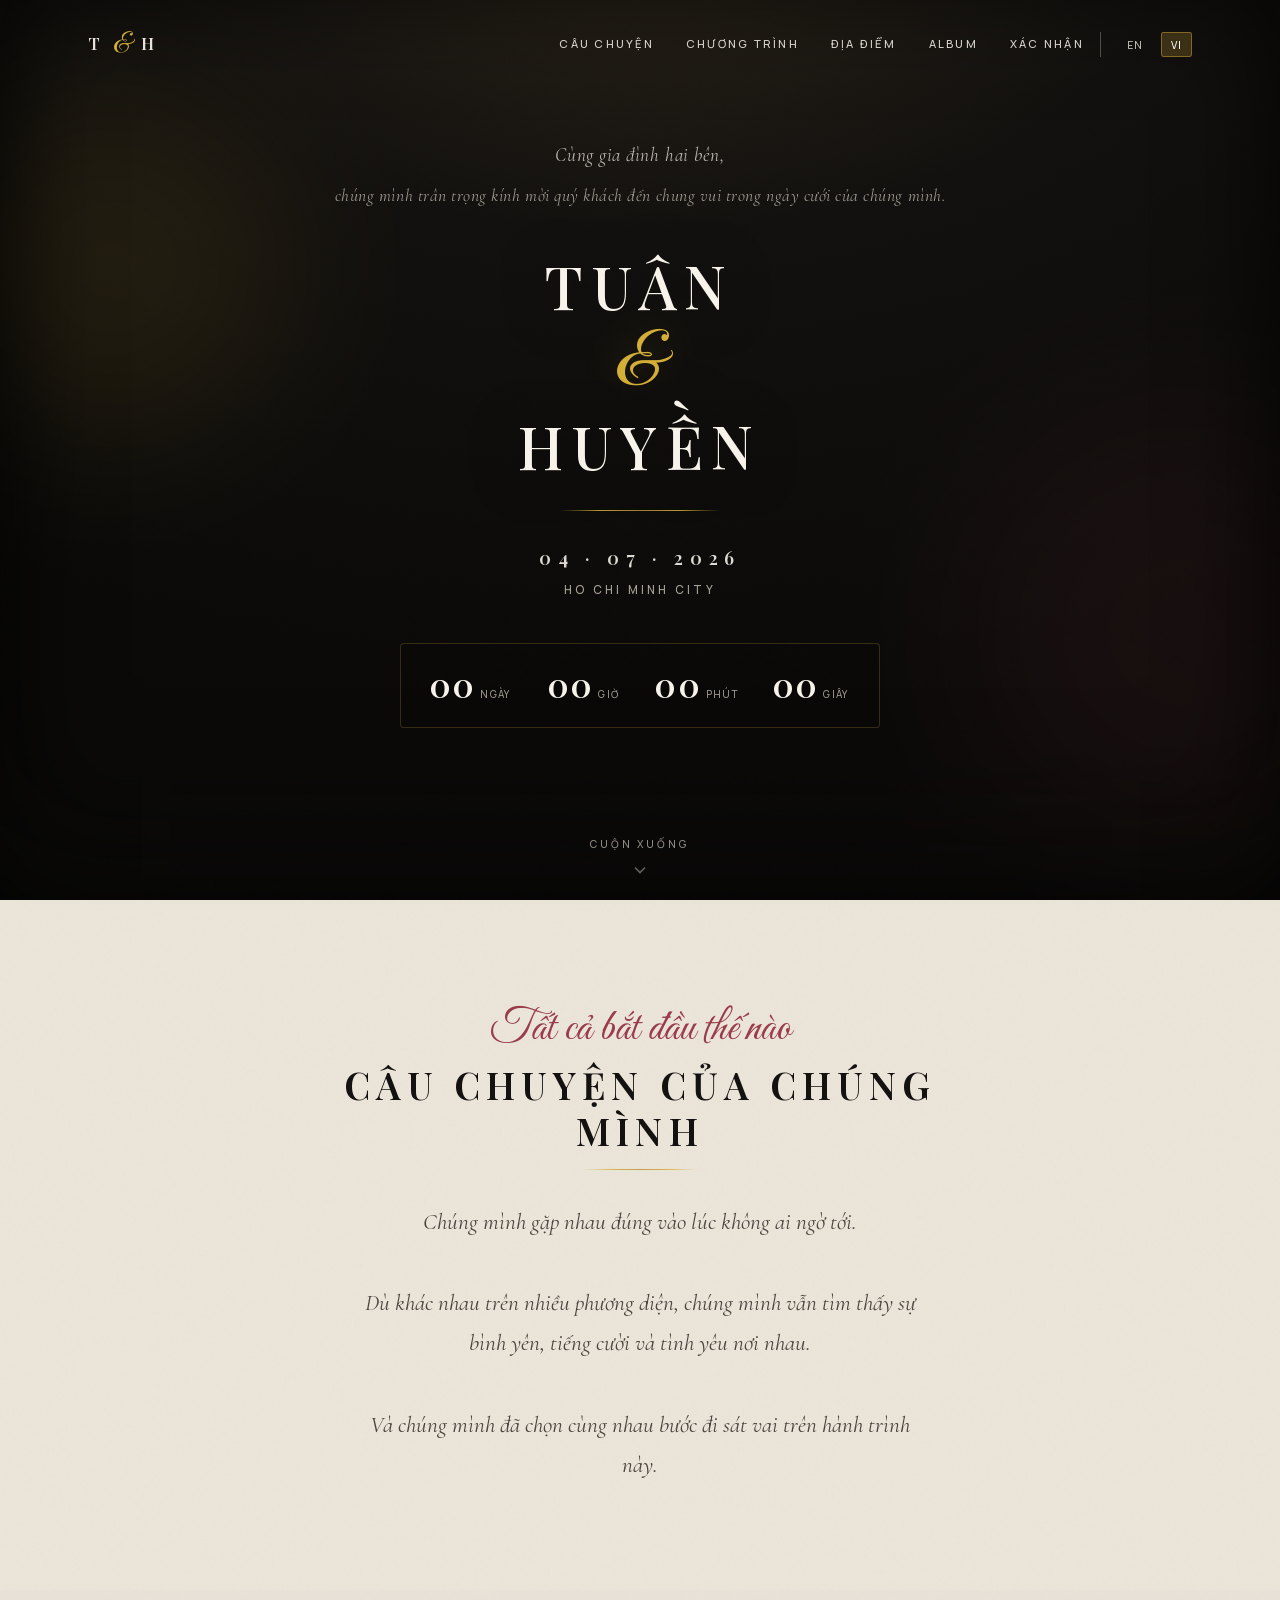
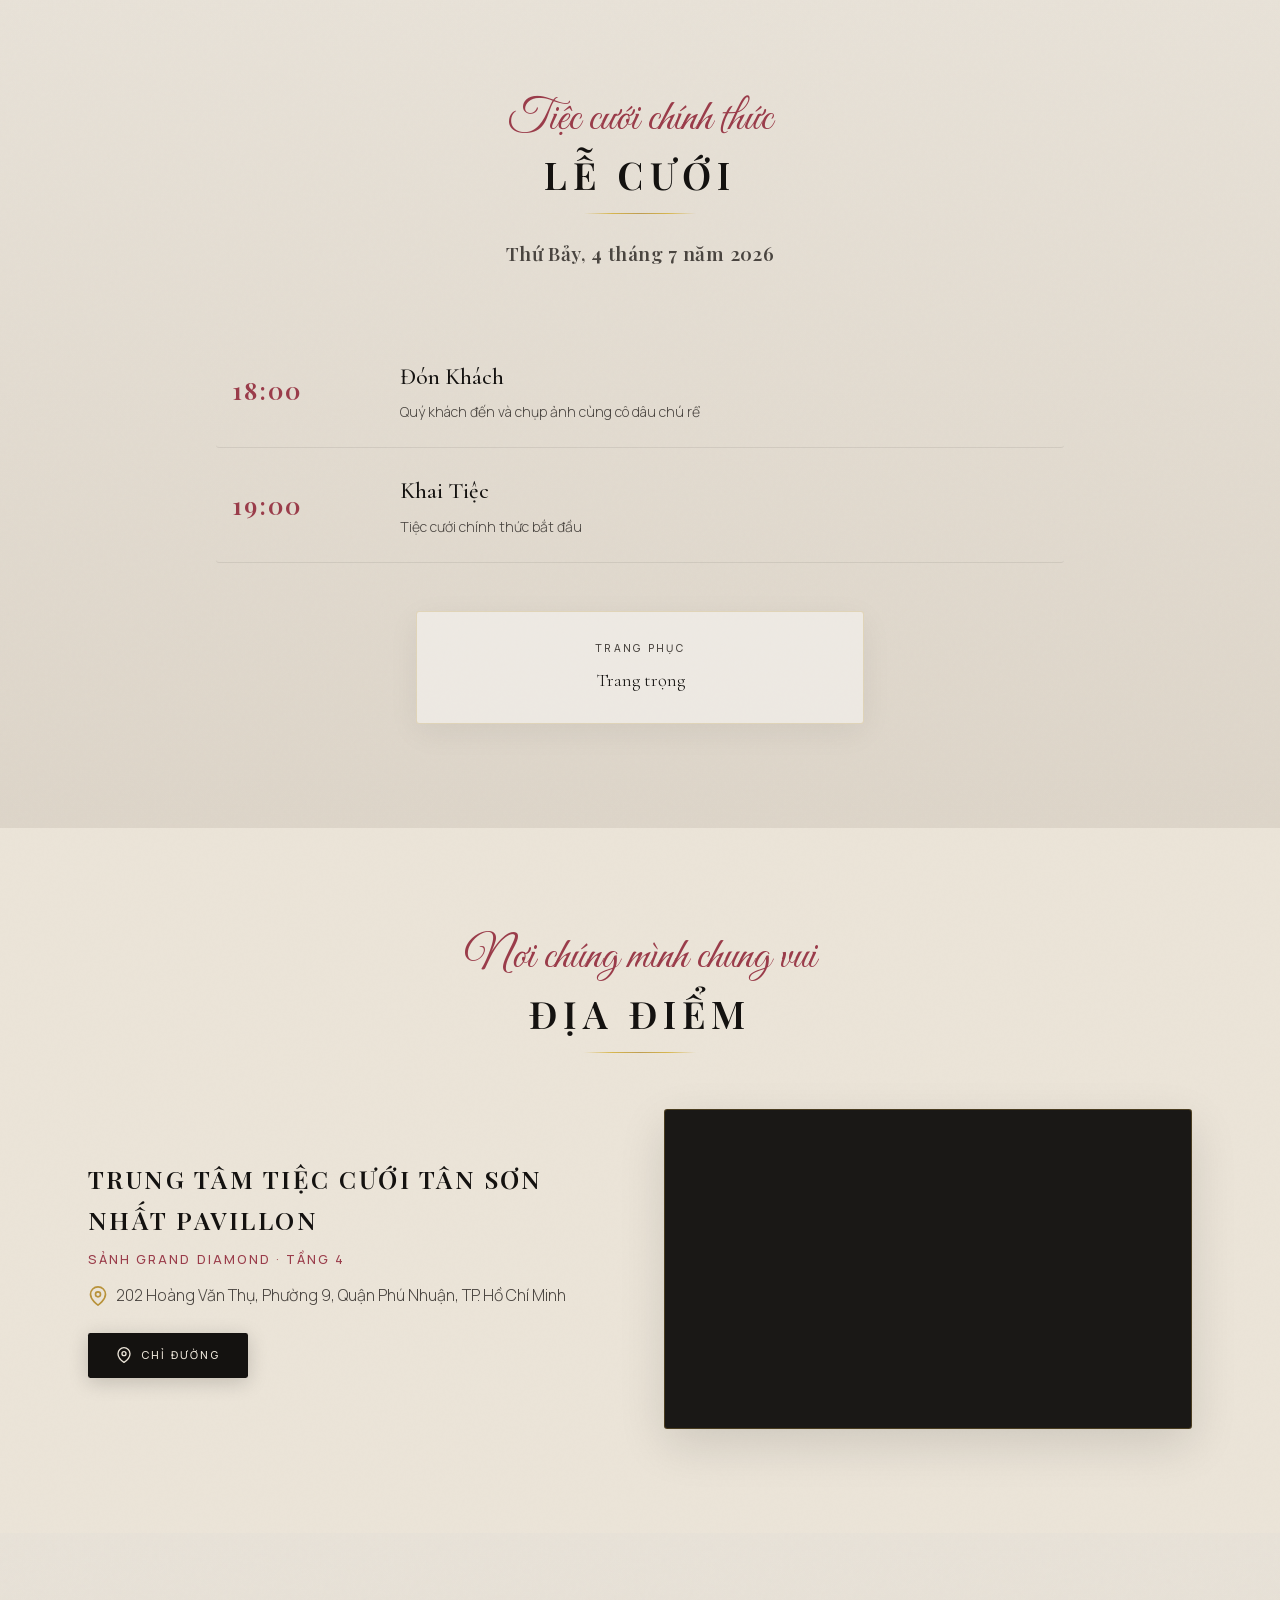
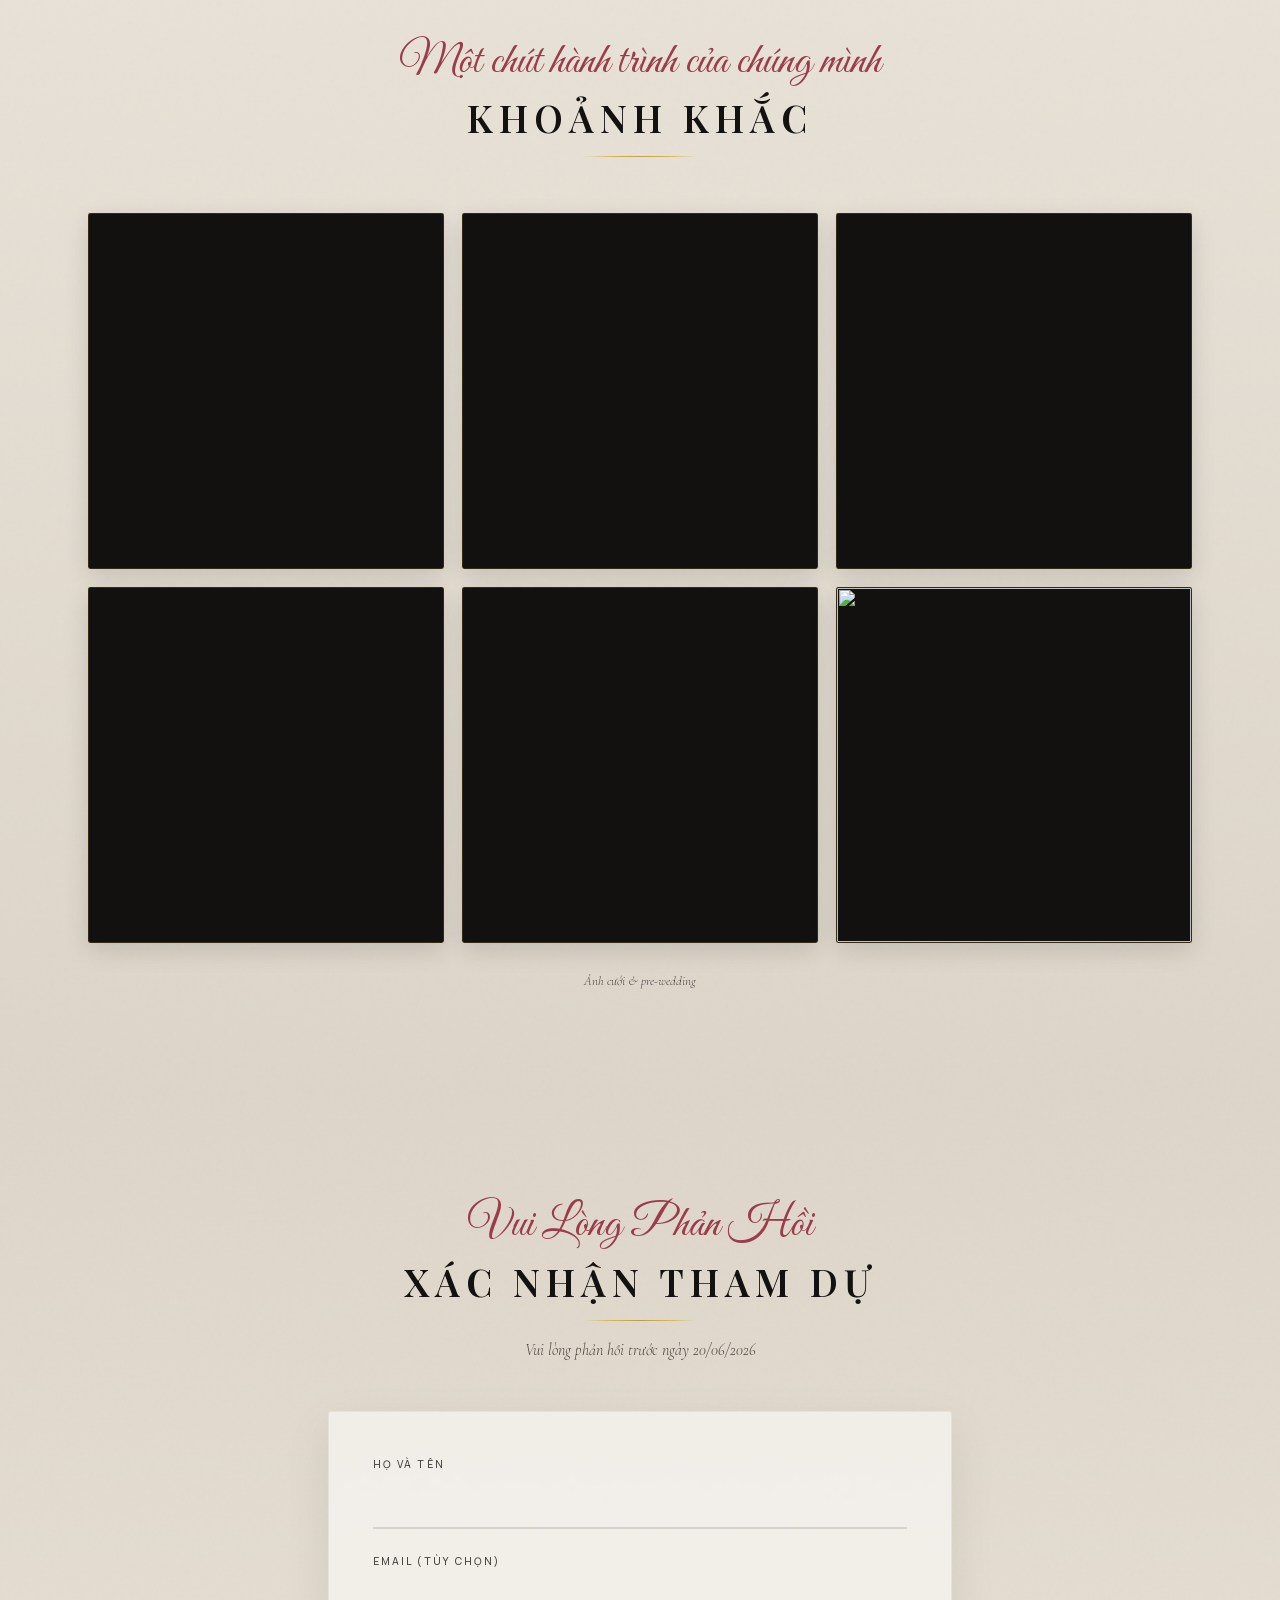
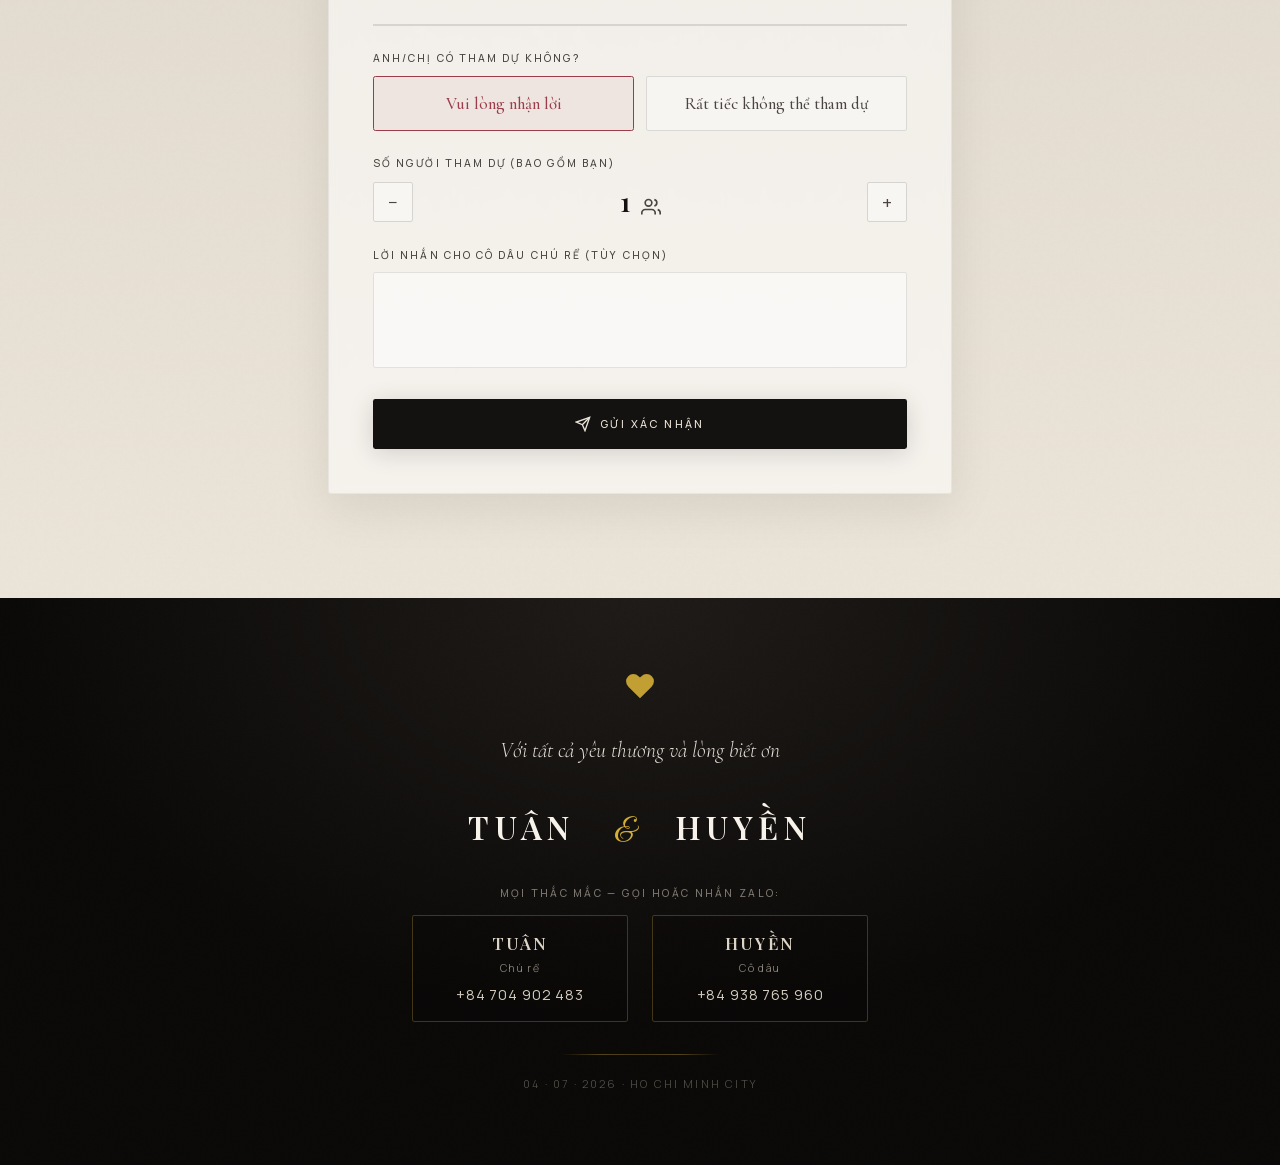
==== index.html @ 78edb532 "updates" ====
<!DOCTYPE html>
<html lang="vi">
<head>
  <meta charset="UTF-8" />
  <meta name="viewport" content="width=device-width, initial-scale=1.0" />
  <title>Tuân & Huyền · 04.07.2026</title>
  <meta name="description" content="Join us in celebrating the wedding of Tuân & Huyền on 4 July 2026 in Ho Chi Minh City." />
  <link rel="icon" href="data:image/svg+xml,%3Csvg xmlns='http://www.w3.org/2000/svg' viewBox='0 0 100 100'%3E%3Ctext y='.9em' font-size='90'%3E%F0%9F%92%95%3C/text%3E%3C/svg%3E" />

  <!-- Self-hosted fonts (same files as Google Fonts) so typefaces load offline and are not blocked by privacy tools -->
  <link rel="stylesheet" href="fonts/fonts.css" />

  <style>
    /* ===== Cinematic theme tokens ===== */
    :root {
      --font-display: 'Playfair Display', Georgia, serif;
      --font-serif: 'Cormorant Garamond', serif;
      --font-ui: 'Manrope', system-ui, sans-serif;
      --font-script: 'Great Vibes', cursive;
      --color-ink: #141210;
      --color-ink-muted: #4a4540;
      --color-cream: #ebe4d8;
      --color-cream-deep: #ddd5c9;
      --color-parchment: #e8e2d8;
      --color-gold: #b8923a;
      --color-gold-bright: #d4af37;
      --color-rose: #9a3c4a;
      --color-rose-soft: #c75a6a;
      --color-hero-film: #0a0908;
      --grain: url("data:image/svg+xml,%3Csvg viewBox='0 0 256 256' xmlns='http://www.w3.org/2000/svg'%3E%3Cfilter id='n'%3E%3CfeTurbulence type='fractalNoise' baseFrequency='0.85' numOctaves='4' stitchTiles='stitch'/%3E%3C/filter%3E%3Crect width='100%25' height='100%25' filter='url(%23n)' opacity='0.04'/%3E%3C/svg%3E");
      /* Fixed navbar: keep section titles in view when using in-page links */
      --scroll-offset: 5.25rem;
    }

    /* ===== Reset ===== */
    *, *::before, *::after { box-sizing: border-box; margin: 0; padding: 0; }
    html { scroll-behavior: smooth; scroll-padding-top: var(--scroll-offset); -webkit-text-size-adjust: 100%; }
    body { font-family: var(--font-ui); font-weight: 300; background: var(--color-cream); color: var(--color-ink); line-height: 1.65; -webkit-font-smoothing: antialiased; }
    img { max-width: 100%; display: block; }
    button { font-family: inherit; cursor: pointer; border: none; background: none; color: inherit; }
    input, textarea { font-family: inherit; font-size: 1rem; }
    a { color: inherit; text-decoration: none; }

    /* ===== Typography ===== */
    .serif { font-family: var(--font-serif); }
    .script { font-family: var(--font-script); }

    /* ===== Animations ===== */
    @keyframes fadeUp { from { opacity: 0; transform: translateY(36px); } to { opacity: 1; transform: translateY(0); } }
    @keyframes fadeIn { from { opacity: 0; } to { opacity: 1; } }
    @keyframes shimmer { 0%, 100% { opacity: 0.35; } 50% { opacity: 0.95; } }
    @keyframes heroTitles { from { opacity: 0; transform: translateY(24px); } to { opacity: 1; transform: translateY(0); } }
    @keyframes bounceSlow { 0%, 100% { transform: translateY(0); } 50% { transform: translateY(6px); } }
    .fade-up { animation: fadeUp 1.1s cubic-bezier(0.22, 1, 0.36, 1) forwards; }
    .fade-in { animation: fadeIn 1.8s ease-out forwards; }
    .shimmer { animation: shimmer 4s ease-in-out infinite; }
    .ornament { background: linear-gradient(90deg, transparent, var(--color-gold-bright), var(--color-gold), var(--color-gold-bright), transparent); height: 1px; width: 10rem; margin: 0 auto; opacity: 0.85; }
    .ornament-sm { width: 7rem; }

    /* ===== Layout ===== */
    .container { max-width: 1152px; margin: 0 auto; padding-left: 1.5rem; padding-right: 1.5rem; }
    .container-narrow { max-width: 672px; margin: 0 auto; padding-left: 1.5rem; padding-right: 1.5rem; }
    .container-med { max-width: 896px; margin: 0 auto; padding-left: 1.5rem; padding-right: 1.5rem; }

    /* ===== Navigation ===== */
    .navbar { position: fixed; top: 0; left: 0; right: 0; z-index: 50; transition: background 0.45s ease, padding 0.45s ease, box-shadow 0.45s ease; padding: 1.35rem 0; background: transparent; }
    .navbar.scrolled { background: rgba(235, 228, 216, 0.94); backdrop-filter: blur(10px); -webkit-backdrop-filter: blur(10px); box-shadow: 0 4px 24px rgba(10, 9, 8, 0.08); padding: 0.7rem 0; }
    .nav-inner { max-width: 1152px; margin: 0 auto; padding: 0 1.5rem; display: flex; align-items: center; justify-content: space-between; gap: 1rem; }
    .nav-monogram { flex-shrink: 0; font-family: var(--font-display); font-size: 1.05rem; font-weight: 600; letter-spacing: 0.18em; text-transform: uppercase; color: rgba(245, 240, 232, 0.95); transition: color 0.35s ease; }
    .nav-monogram .amp { font-family: var(--font-script); font-size: 1.75rem; color: var(--color-gold-bright); margin: 0 0.2rem; letter-spacing: 0; text-transform: none; vertical-align: -0.05em; font-weight: 400; }
    .navbar.scrolled .nav-monogram { color: var(--color-ink); letter-spacing: 0.18em; }
    .navbar.scrolled .nav-monogram .amp { color: var(--color-rose); }
    .nav-end { display: flex; align-items: center; gap: 0.65rem; flex-shrink: 0; margin-left: auto; }
    .nav-links { display: none; align-items: center; gap: 2rem; }
    .nav-link { font-family: var(--font-ui); font-size: 0.7rem; font-weight: 500; letter-spacing: 0.2em; text-transform: uppercase; color: rgba(245, 240, 232, 0.88); transition: color 0.25s ease; }
    .nav-link:hover { color: var(--color-gold-bright); }
    .navbar.scrolled .nav-link { color: var(--color-ink-muted); }
    .navbar.scrolled .nav-link:hover { color: var(--color-rose); }
    .lang-switcher { display: flex; align-items: center; gap: 0.35rem; margin: 0; padding: 0; border-left: none; transition: border-color 0.35s ease; }
    .navbar.scrolled .lang-switcher { border-left: none; }
    .lang-btn { font-family: var(--font-ui); font-size: 0.65rem; font-weight: 500; letter-spacing: 0.12em; padding: 0.3rem 0.55rem; border-radius: 0.15rem; transition: all 0.25s; color: rgba(245, 240, 232, 0.75); border: 1px solid transparent; }
    .lang-btn:hover { color: var(--color-cream); }
    .lang-btn.active { background: rgba(212, 175, 55, 0.22); color: #faf8f3; border-color: rgba(212, 175, 55, 0.45); }
    .navbar.scrolled .lang-btn { color: var(--color-ink-muted); }
    .navbar.scrolled .lang-btn:hover { color: var(--color-ink); }
    .navbar.scrolled .lang-btn.active { background: var(--color-ink); color: var(--color-cream); border-color: var(--color-ink); }
    .menu-toggle { display: block; color: rgba(245, 240, 232, 0.95); padding: 0.25rem; transition: color 0.35s ease; }
    .navbar.scrolled .menu-toggle { color: var(--color-ink); }
    .mobile-menu { display: none; background: var(--color-parchment); border-top: 1px solid rgba(20, 18, 16, 0.08); padding: 1rem 1.5rem; box-shadow: 0 12px 40px rgba(10, 9, 8, 0.12); }
    .mobile-menu.open { display: block; animation: fadeIn 0.35s ease-out; }
    .mobile-link { display: block; padding: 0.55rem 0; font-family: var(--font-ui); letter-spacing: 0.12em; text-transform: uppercase; font-size: 0.75rem; color: var(--color-ink-muted); }

    @media (max-width: 767px) {
      :root { --scroll-offset: 5.75rem; }
    }

    @media (min-width: 768px) {
      .nav-end { gap: 0; }
      .nav-links { display: flex; }
      .lang-switcher { gap: 0.5rem; margin-left: 1rem; padding-left: 1rem; border-left: 1px solid rgba(245, 240, 232, 0.28); }
      .navbar.scrolled .lang-switcher { border-left-color: rgba(20, 18, 16, 0.15); }
      .menu-toggle { display: none; }
      .mobile-menu { display: none !important; }
    }

    /* ===== Hero (cinematic / letterbox feel) ===== */
    .hero { position: relative; min-height: 100vh; min-height: 100dvh; display: flex; align-items: center; justify-content: center; overflow: hidden; }
    .hero-bg { position: absolute; inset: 0; background: radial-gradient(ellipse 100% 85% at 50% -10%, #2a2419 0%, #12100e 42%, var(--color-hero-film) 100%); }
    .hero-bg::after { content: ''; position: absolute; inset: 0; background: var(--grain); pointer-events: none; mix-blend-mode: overlay; opacity: 0.9; }
    .hero-blob-1 { position: absolute; top: 10%; left: -5%; width: 22rem; height: 22rem; border-radius: 9999px; opacity: 0.09; filter: blur(80px); background: var(--color-gold-bright); }
    .hero-blob-2 { position: absolute; bottom: 5%; right: -10%; width: 28rem; height: 28rem; border-radius: 9999px; opacity: 0.07; filter: blur(90px); background: var(--color-rose-soft); }
    .hero::after { content: ''; position: absolute; inset: 0; pointer-events: none; box-shadow: inset 0 0 100px rgba(0, 0, 0, 0.55), inset 0 -80px 120px rgba(10, 9, 8, 0.4); z-index: 2; }
    .hero-inner { position: relative; z-index: 10; text-align: center; padding: 0 1.5rem; }
    .hero-together { font-family: var(--font-serif); font-style: italic; font-weight: 400; color: rgba(232, 226, 216, 0.78); font-size: 1.05rem; margin-bottom: 0.6rem; letter-spacing: 0.04em; animation: heroTitles 1.2s cubic-bezier(0.22, 1, 0.36, 1) 0.15s backwards; }
    .hero-invite { font-family: var(--font-serif); font-style: italic; font-weight: 400; color: rgba(210, 202, 188, 0.72); font-size: 0.98rem; margin-bottom: 2.75rem; letter-spacing: 0.03em; line-height: 1.55; max-width: 38rem; margin-left: auto; margin-right: auto; animation: heroTitles 1.2s cubic-bezier(0.22, 1, 0.36, 1) 0.35s backwards; }
    .hero-names {
      display: grid;
      grid-template-columns: 1fr;
      justify-items: center;
      align-content: center;
      row-gap: clamp(0.32rem, 1.8vw, 0.6rem);
      margin-bottom: 2rem;
      width: 100%;
      max-width: 22rem;
      margin-left: auto;
      margin-right: auto;
      animation: heroTitles 1.25s cubic-bezier(0.22, 1, 0.36, 1) 0.5s backwards;
    }
    .hero-name {
      font-family: var(--font-display);
      font-size: clamp(2.15rem, 6.5vw, 3.75rem);
      font-weight: 500;
      color: #f7f2ea;
      letter-spacing: 0.14em;
      text-transform: uppercase;
      text-shadow: 0 2px 48px rgba(0, 0, 0, 0.5);
      font-feature-settings: 'kern' 1, 'liga' 1;
      text-align: center;
      line-height: 1.08;
      margin: 0;
      width: 100%;
    }
    /* Equal row-gap above & below keeps “&” visually between both names */
    .hero-amp {
      font-family: var(--font-script);
      font-size: clamp(2.75rem, 7.5vw, 4.75rem);
      color: var(--color-gold-bright);
      line-height: 1;
      padding: 0;
      margin: 0;
      font-weight: 400;
      text-shadow: 0 0 40px rgba(212, 175, 55, 0.2);
      display: block;
      width: 100%;
      text-align: center;
    }

    /* Mobile tweaks */
    @media (max-width: 767px) {
      .hero-inner { padding-left: 1.15rem; padding-right: 1.15rem; padding-top: 4.5rem; }
      .hero-together { font-size: 0.98rem; margin-bottom: 0.45rem; }
      .hero-invite { font-size: 0.9rem; margin-bottom: 1.65rem; line-height: 1.5; max-width: 22rem; }
      .hero-names {
        margin-bottom: 1.5rem;
        row-gap: clamp(0.28rem, 1.5vw, 0.45rem);
        max-width: 18rem;
      }
      .hero-name {
        font-size: clamp(1.75rem, 8.2vw, 2.45rem);
        letter-spacing: 0.11em;
      }
      .hero-amp {
        font-size: clamp(2rem, 10.5vw, 2.85rem);
      }
      .hero-city { margin-bottom: 2rem; }
    }
    .hero-date { font-family: var(--font-display); font-size: 1.05rem; font-weight: 600; color: rgba(245, 240, 232, 0.9); margin-bottom: 0.45rem; letter-spacing: 0.32em; text-transform: uppercase; white-space: nowrap; animation: heroTitles 1.2s cubic-bezier(0.22, 1, 0.36, 1) 0.65s backwards; }
    .hero-city { font-family: var(--font-ui); font-size: 0.72rem; font-weight: 500; color: rgba(200, 192, 178, 0.85); letter-spacing: 0.28em; text-transform: uppercase; margin-bottom: 2.75rem; animation: heroTitles 1.2s cubic-bezier(0.22, 1, 0.36, 1) 0.75s backwards; }
    .countdown { display: grid; grid-template-columns: repeat(4, minmax(0, 1fr)); gap: 0.5rem 0.35rem; max-width: 26rem; margin: 0 auto 2rem; padding: 1.25rem 0.75rem; border: 1px solid rgba(212, 175, 55, 0.22); background: rgba(10, 9, 8, 0.35); backdrop-filter: blur(6px); -webkit-backdrop-filter: blur(6px); border-radius: 0.25rem; animation: heroTitles 1.2s cubic-bezier(0.22, 1, 0.36, 1) 0.85s backwards; }
    .cd-cell { display: flex; flex-direction: row; align-items: baseline; justify-content: center; gap: 0.3rem; min-width: 0; }
    .cd-num { font-family: var(--font-display); font-size: 1.35rem; font-weight: 600; color: #f7f2ea; line-height: 1; letter-spacing: 0.04em; flex-shrink: 0; }
    .cd-label { font-family: var(--font-ui); font-size: 0.54rem; font-weight: 500; text-transform: uppercase; letter-spacing: 0.1em; color: rgba(192, 184, 170, 0.8); white-space: nowrap; }

    @media (max-width: 400px) {
      .countdown { padding: 1.1rem 0.4rem; gap: 0.4rem 0.2rem; }
      .cd-cell { gap: 0.2rem; }
      .cd-num { font-size: 1.1rem; }
      .cd-label { font-size: 0.48rem; letter-spacing: 0.06em; }
    }
    @media (min-width: 768px) {
      .hero-together { font-size: 1.2rem; }
      .hero-invite { font-size: 1.1rem; max-width: 42rem; }
      .hero-date { font-size: 1.15rem; letter-spacing: 0.36em; }
      .countdown { gap: 0.85rem 1rem; padding: 1.5rem 1.25rem; max-width: 30rem; }
      .cd-num { font-size: 2.1rem; }
      .cd-label { font-size: 0.62rem; letter-spacing: 0.14em; }
      .scroll-hint { bottom: max(1.75rem, calc(env(safe-area-inset-bottom, 0px) + 1rem)); }
    }

    /* Bottom cue: full-width flex centering (no translate hack) + safe area */
    .scroll-hint {
      position: absolute;
      left: 0;
      right: 0;
      bottom: max(1.25rem, calc(env(safe-area-inset-bottom, 0px) + 0.75rem));
      z-index: 11;
      display: flex;
      flex-direction: column;
      align-items: center;
      padding-left: max(1.25rem, env(safe-area-inset-left, 0px));
      padding-right: max(1.25rem, env(safe-area-inset-right, 0px));
      box-sizing: border-box;
      pointer-events: none;
    }
    .scroll-hint-label {
      font-family: var(--font-ui);
      font-size: 0.65rem;
      font-weight: 500;
      text-transform: uppercase;
      letter-spacing: 0.28em;
      color: rgba(180, 172, 160, 0.8);
      margin: 0 0 0.45rem 0;
      padding: 0;
      text-align: center;
      max-width: 20rem;
    }
    .scroll-hint svg {
      display: block;
      margin: 0;
      color: rgba(180, 172, 160, 0.55);
      flex-shrink: 0;
      animation: bounceSlow 2.5s ease-in-out infinite;
    }
    /* ===== Sections ===== */
    section { padding: 6.5rem 1.5rem; }
    .section-bg-warm { background: linear-gradient(180deg, var(--color-parchment) 0%, var(--color-cream-deep) 100%); position: relative; }
    .section-bg-warm::before { content: ''; position: absolute; inset: 0; background: var(--grain); pointer-events: none; opacity: 0.5; mix-blend-mode: multiply; }
    .section-head { text-align: center; margin-bottom: 3.5rem; position: relative; z-index: 1; }
    .section-script { font-family: var(--font-script); font-size: clamp(2rem, 5vw, 2.75rem); color: var(--color-rose); margin-bottom: 0.35rem; line-height: 1.2; font-weight: 400; }
    .section-title { font-family: var(--font-display); font-size: clamp(1.5rem, 3.8vw, 2.2rem); font-weight: 600; color: var(--color-ink); margin-bottom: 1rem; letter-spacing: 0.14em; text-transform: uppercase; line-height: 1.2; }

    @media (min-width: 768px) {
      .section-title { font-size: 2.35rem; letter-spacing: 0.16em; }
    }

    /* ===== Our Story ===== */
    #story { background: var(--color-cream); position: relative; }
    #story::before { content: ''; position: absolute; inset: 0; pointer-events: none; background: var(--grain); opacity: 0.4; mix-blend-mode: multiply; }
    .story-body { font-family: var(--font-serif); font-size: 1.2rem; font-weight: 400; font-style: italic; color: var(--color-ink-muted); line-height: 1.75; margin-top: 2rem; position: relative; z-index: 1; white-space: pre-line; }

    @media (min-width: 768px) {
      .story-body { font-size: 1.45rem; max-width: 36rem; margin-left: auto; margin-right: auto; }
    }

    /* ===== Schedule ===== */
    .schedule-list { margin-top: 4rem; position: relative; z-index: 1; }
    .schedule-row { display: grid; grid-template-columns: 25% 1fr; gap: 1rem; align-items: center; padding: 1.5rem 1rem; border-bottom: 1px solid rgba(20, 18, 16, 0.08); border-radius: 0.2rem; transition: background 0.35s ease; }
    .schedule-row:hover { background: rgba(255, 255, 255, 0.35); }
    .schedule-time { font-family: var(--font-display); font-size: 1.3rem; color: var(--color-rose); font-weight: 600; letter-spacing: 0.08em; }
    .schedule-event-title { font-family: var(--font-serif); font-size: 1.2rem; font-weight: 500; color: var(--color-ink); margin-bottom: 0.25rem; }
    .schedule-event-desc { font-family: var(--font-ui); font-size: 0.875rem; color: var(--color-ink-muted); font-weight: 300; }
    /* Sentence case + modest tracking — avoids “floating” right from all-caps letter-spacing */
    .schedule-date { font-family: var(--font-display); font-size: 1.05rem; color: var(--color-ink-muted); letter-spacing: 0.02em; margin-top: 1rem; font-weight: 600; text-wrap: balance; }
    .dress-code-box { margin-top: 3rem; max-width: 28rem; margin-left: auto; margin-right: auto; text-align: center; background: rgba(255, 255, 255, 0.45); border-radius: 0.2rem; padding: 1.75rem 2rem; border: 1px solid rgba(184, 146, 58, 0.25); box-shadow: 0 8px 32px rgba(10, 9, 8, 0.06); position: relative; z-index: 1; }
    .dress-code-label { font-family: var(--font-ui); font-size: 0.65rem; text-transform: uppercase; letter-spacing: 0.22em; color: var(--color-ink-muted); margin-bottom: 0.5rem; font-weight: 500; }
    .dress-code-desc { font-family: var(--font-serif); font-size: 1.15rem; color: var(--color-ink); }

    @media (min-width: 768px) {
      .schedule-row { grid-template-columns: 16.66% 1fr; gap: 2rem; }
      .schedule-time { font-size: 1.55rem; }
      .schedule-event-title { font-size: 1.45rem; }
      .schedule-date { font-size: 1.2rem; }
    }

    /* ===== Venue ===== */
    #venue { background: var(--color-cream); position: relative; }
    #venue::before { content: ''; position: absolute; inset: 0; pointer-events: none; background: var(--grain); opacity: 0.35; mix-blend-mode: multiply; }
    .venue-grid { display: grid; grid-template-columns: 1fr; gap: 2.5rem; align-items: center; position: relative; z-index: 1; }
    .venue-info > * + * { margin-top: 1.5rem; }
    .venue-name { font-family: var(--font-display); font-size: 1.55rem; font-weight: 600; color: var(--color-ink); margin-bottom: 0.5rem; letter-spacing: 0.1em; text-transform: uppercase; }
    .venue-hall { font-family: var(--font-ui); font-size: 0.8rem; color: var(--color-rose); font-style: normal; letter-spacing: 0.16em; text-transform: uppercase; font-weight: 500; margin-bottom: 0.75rem; }
    .venue-address-row { display: flex; align-items: flex-start; gap: 0.5rem; color: var(--color-ink-muted); font-weight: 300; }
    .venue-address-row svg { margin-top: 0.2rem; flex-shrink: 0; stroke: var(--color-gold); }
    .btn-directions { display: inline-flex; align-items: center; gap: 0.55rem; background: var(--color-ink); color: var(--color-cream); padding: 0.85rem 1.75rem; border-radius: 0.15rem; font-family: var(--font-ui); text-transform: uppercase; letter-spacing: 0.2em; font-size: 0.68rem; font-weight: 500; transition: background 0.3s ease, box-shadow 0.3s ease; box-shadow: 0 4px 20px rgba(10, 9, 8, 0.18); }
    .btn-directions:hover { background: var(--color-rose); box-shadow: 0 8px 28px rgba(154, 60, 74, 0.28); }
    .map-frame { border-radius: 0.2rem; overflow: hidden; box-shadow: 0 16px 48px rgba(10, 9, 8, 0.12); height: 20rem; background: #1a1816; border: 1px solid rgba(184, 146, 58, 0.3); }
    .map-frame iframe { width: 100%; height: 100%; border: 0; filter: contrast(1.02) saturate(0.95); }

    @media (min-width: 768px) {
      .venue-grid { grid-template-columns: 1fr 1fr; gap: 3rem; }
    }

    /* ===== Gallery ===== */
    #gallery .section-head { z-index: 1; position: relative; }
    .gallery-grid { display: grid; grid-template-columns: repeat(2, 1fr); gap: 1rem; position: relative; z-index: 1; }
    .gallery-tile { aspect-ratio: 1; border-radius: 0.15rem; overflow: hidden; position: relative; cursor: pointer; box-shadow: 0 8px 24px rgba(10, 9, 8, 0.12); transition: box-shadow 0.45s ease, transform 0.45s ease; border: 1px solid rgba(184, 146, 58, 0.2); padding: 0; margin: 0; background: #121110; width: 100%; display: block; font: inherit; color: inherit; text-align: inherit; -webkit-appearance: none; appearance: none; }
    .gallery-tile:hover { box-shadow: 0 20px 50px rgba(10, 9, 8, 0.22); transform: translateY(-3px); }
    .gallery-tile:focus-visible { outline: 2px solid var(--color-gold-bright); outline-offset: 4px; }
    .gallery-tile img { width: 100%; height: 100%; object-fit: cover; display: block; vertical-align: middle; pointer-events: none; }
    .gallery-note { text-align: center; font-family: var(--font-serif); font-size: 0.8rem; color: var(--color-ink-muted); margin-top: 1.75rem; font-style: italic; position: relative; z-index: 1; }

    .lightbox { position: fixed; inset: 0; z-index: 100; display: flex; align-items: center; justify-content: center; padding: 1rem; }
    .lightbox-backdrop { position: absolute; inset: 0; background: rgba(8, 7, 6, 0.92); cursor: pointer; }
    .lightbox-inner { position: relative; z-index: 1; max-width: min(96vw, 1600px); max-height: 92vh; margin: auto; }
    .lightbox-inner img { max-width: 100%; max-height: 92vh; width: auto; height: auto; object-fit: contain; border-radius: 0.15rem; box-shadow: 0 28px 80px rgba(0, 0, 0, 0.55); display: block; }
    .lightbox-close { position: fixed; top: 1rem; right: 1rem; z-index: 2; width: 2.75rem; height: 2.75rem; border-radius: 0.15rem; background: rgba(255, 255, 255, 0.1); color: #fafaf9; display: flex; align-items: center; justify-content: center; transition: background 0.25s ease; backdrop-filter: blur(8px); -webkit-backdrop-filter: blur(8px); border: 1px solid rgba(255, 255, 255, 0.12); }
    .lightbox-close:hover { background: rgba(212, 175, 55, 0.25); }
    .lightbox-close:focus-visible { outline: 2px solid var(--color-gold-bright); outline-offset: 3px; }

    @media (min-width: 768px) {
      .gallery-grid { grid-template-columns: repeat(3, 1fr); gap: 1.15rem; }
    }

    /* ===== RSVP ===== */
    #rsvp { background: linear-gradient(180deg, var(--color-cream-deep) 0%, var(--color-cream) 100%); position: relative; }
    #rsvp::before { content: ''; position: absolute; inset: 0; pointer-events: none; background: var(--grain); opacity: 0.35; mix-blend-mode: multiply; }
    .rsvp-card { background: rgba(255, 255, 255, 0.55); border-radius: 0.2rem; box-shadow: 0 16px 48px rgba(10, 9, 8, 0.08); padding: 2rem; border: 1px solid rgba(20, 18, 16, 0.06); position: relative; z-index: 1; backdrop-filter: blur(4px); }
    .form-group { margin-bottom: 1.5rem; }
    .form-label { display: block; font-family: var(--font-ui); font-size: 0.65rem; text-transform: uppercase; letter-spacing: 0.2em; color: var(--color-ink-muted); margin-bottom: 0.5rem; font-weight: 500; }
    .form-input { width: 100%; padding: 0.75rem 0.25rem; border: none; border-bottom: 2px solid rgba(20, 18, 16, 0.12); background: transparent; outline: none; transition: border-color 0.25s ease; color: var(--color-ink); font-weight: 300; }
    .form-input:focus { border-bottom-color: var(--color-rose); }
    .form-textarea { width: 100%; padding: 0.85rem 1rem; border: 1px solid rgba(20, 18, 16, 0.1); border-radius: 0.15rem; background: rgba(255, 255, 255, 0.5); outline: none; transition: border-color 0.25s ease; resize: none; color: var(--color-ink); font-weight: 300; }
    .form-textarea:focus { border-color: var(--color-rose); }

    .attending-grid { display: grid; grid-template-columns: 1fr 1fr; gap: 0.75rem; }
    .att-btn { padding: 1rem; border-radius: 0.15rem; border: 1px solid rgba(20, 18, 16, 0.12); color: var(--color-ink-muted); font-family: var(--font-serif); font-size: 1.05rem; transition: all 0.25s ease; background: rgba(255, 255, 255, 0.35); font-weight: 500; }
    .att-btn:hover { border-color: rgba(184, 146, 58, 0.45); }
    .att-btn.active-yes { border-color: var(--color-rose); background: rgba(154, 60, 74, 0.06); color: var(--color-rose); }
    .att-btn.active-no { border-color: var(--color-ink); background: rgba(20, 18, 16, 0.04); color: var(--color-ink); }

    .guest-row { display: flex; align-items: center; gap: 1rem; }
    .guest-btn { width: 2.5rem; height: 2.5rem; border-radius: 0.15rem; border: 1px solid rgba(20, 18, 16, 0.15); color: var(--color-ink-muted); transition: all 0.25s ease; font-size: 1.125rem; display: flex; align-items: center; justify-content: center; background: rgba(255, 255, 255, 0.4); }
    .guest-btn:hover { border-color: var(--color-rose); color: var(--color-rose); }
    .guest-count-wrap { flex: 1; text-align: center; }
    .guest-count { font-family: var(--font-display); font-size: 1.65rem; color: var(--color-ink); font-weight: 600; }
    .guest-icon { display: inline-block; margin-left: 0.5rem; color: var(--color-ink-muted); vertical-align: middle; }


    .submit-btn { width: 100%; background: var(--color-ink); color: var(--color-cream); padding: 1.05rem; border-radius: 0.15rem; font-family: var(--font-ui); text-transform: uppercase; letter-spacing: 0.22em; font-size: 0.68rem; font-weight: 500; display: flex; align-items: center; justify-content: center; gap: 0.55rem; transition: all 0.3s ease; box-shadow: 0 4px 24px rgba(10, 9, 8, 0.15); }
    .submit-btn:hover:not(:disabled) { background: var(--color-rose); box-shadow: 0 8px 32px rgba(154, 60, 74, 0.25); }
    .submit-btn:disabled { opacity: 0.4; cursor: not-allowed; }

    .rsvp-success { background: linear-gradient(145deg, rgba(255, 255, 255, 0.7) 0%, rgba(235, 228, 216, 0.9) 100%); border-radius: 0.2rem; padding: 3rem; text-align: center; border: 1px solid rgba(184, 146, 58, 0.22); animation: fadeUp 0.7s cubic-bezier(0.22, 1, 0.36, 1) forwards; position: relative; z-index: 1; box-shadow: 0 16px 48px rgba(10, 9, 8, 0.08); }
    .success-icon { width: 4rem; height: 4rem; border-radius: 9999px; background: linear-gradient(135deg, var(--color-rose) 0%, #7a2f3d 100%); margin: 0 auto 1.5rem; display: flex; align-items: center; justify-content: center; box-shadow: 0 8px 28px rgba(154, 60, 74, 0.35); }
    .success-title { font-family: var(--font-display); font-size: 1.55rem; color: var(--color-ink); margin-bottom: 0.75rem; letter-spacing: 0.06em; font-weight: 600; }
    .success-desc { font-family: var(--font-ui); color: var(--color-ink-muted); margin-bottom: 2rem; font-weight: 300; }
    .reset-btn { font-family: var(--font-ui); font-size: 0.72rem; text-transform: uppercase; letter-spacing: 0.18em; color: var(--color-rose); transition: color 0.25s ease; font-weight: 500; }
    .reset-btn:hover { color: var(--color-ink); text-decoration: underline; text-underline-offset: 4px; }

    .rsvp-deadline { font-family: var(--font-serif); color: var(--color-ink-muted); font-style: italic; }
    .form-error { font-family: var(--font-ui); font-size: 0.8rem; color: #9a3c4a; margin-bottom: 1rem; text-align: center; display: none; }
    .form-error.visible { display: block; }
    .section-head-rsvp { margin-bottom: 3rem; position: relative; z-index: 1; }

    @media (min-width: 768px) {
      .rsvp-card { padding: 2.75rem; }
    }

    /* ===== Footer (closing credits tone) ===== */
    footer { padding: 4.5rem 1.5rem; text-align: center; background: radial-gradient(ellipse 80% 120% at 50% 0%, #1f1b18 0%, #0a0908 62%); color: rgba(232, 224, 210, 0.9); position: relative; }
    footer::before { content: ''; position: absolute; inset: 0; background: var(--grain); opacity: 0.35; pointer-events: none; mix-blend-mode: overlay; }
    .footer-heart { margin: 0 auto 1.5rem; color: var(--color-gold-bright); opacity: 0.9; position: relative; z-index: 1; }
    .footer-thanks { font-family: var(--font-serif); font-style: italic; font-size: 1.35rem; margin-bottom: 0.5rem; color: rgba(245, 240, 232, 0.92); position: relative; z-index: 1; }
    .footer-names { display: flex; align-items: baseline; justify-content: center; gap: 1.5rem; margin: 2rem 0; flex-wrap: wrap; position: relative; z-index: 1; }
    .footer-name { font-family: var(--font-display); font-size: 1.55rem; font-weight: 600; letter-spacing: 0.16em; text-transform: uppercase; color: #f7f2ea; }
    .footer-amp { font-family: var(--font-script); font-size: 2.5rem; color: var(--color-gold-bright); line-height: 1; }
    .footer-contact-label { font-family: var(--font-ui); font-size: 0.65rem; text-transform: uppercase; letter-spacing: 0.22em; opacity: 0.55; margin-bottom: 0.75rem; position: relative; z-index: 1; font-weight: 500; }
    .footer-email { font-size: 0.875rem; opacity: 0.8; }
    .footer-phones { display: flex; flex-direction: column; align-items: center; gap: 0.875rem; margin-top: 0.25rem; position: relative; z-index: 1; }
    .footer-phone-link { display: flex; flex-direction: column; align-items: center; gap: 0.2rem; padding: 0.875rem 1.5rem; border-radius: 0.15rem; border: 1px solid rgba(212, 175, 55, 0.28); color: rgba(232, 224, 210, 0.95); transition: background 0.25s ease, border-color 0.25s ease, color 0.25s ease; text-decoration: none; min-width: 15rem; max-width: 100%; background: rgba(8, 7, 6, 0.25); }
    .footer-phone-link:hover { background: rgba(212, 175, 55, 0.12); border-color: rgba(212, 175, 55, 0.55); color: #fff; }
    .footer-phone-link:focus-visible { outline: 2px solid var(--color-gold-bright); outline-offset: 3px; }
    .footer-phone-name { font-family: var(--font-display); font-size: 1.05rem; font-weight: 600; letter-spacing: 0.12em; text-transform: uppercase; }
    .footer-phone-role { font-family: var(--font-ui); font-size: 0.65rem; letter-spacing: 0.14em; opacity: 0.65; }
    .footer-phone-num { font-family: var(--font-ui); font-size: 0.9rem; font-weight: 400; letter-spacing: 0.06em; margin-top: 0.15rem; opacity: 0.95; }
    .footer-date { font-family: var(--font-ui); font-size: 0.68rem; letter-spacing: 0.2em; text-transform: uppercase; opacity: 0.38; margin-top: 1.25rem; position: relative; z-index: 1; }
    .footer-ornament { margin-top: 2rem; opacity: 0.35; position: relative; z-index: 1; }

    @media (min-width: 768px) {
      .footer-names { gap: 2.5rem; }
      .footer-name, .footer-amp { font-size: 2rem; }
      .footer-phones { flex-direction: row; justify-content: center; gap: 1.5rem; align-items: stretch; }
      .footer-phone-link { min-width: 13.5rem; flex: 0 1 auto; }
    }

    /* ===== Utility ===== */
    .hidden { display: none !important; }
  </style>
</head>
<body>

<!-- Navigation -->
<nav id="navbar" class="navbar">
  <div class="nav-inner">
    <div class="nav-monogram">T <span class="amp">&</span> H</div>
    <div class="nav-end">
      <div class="nav-links">
        <a href="#story" class="nav-link" data-key="story">Our Story</a>
        <a href="#schedule" class="nav-link" data-key="schedule">Schedule</a>
        <a href="#venue" class="nav-link" data-key="venue">Venue</a>
        <a href="#gallery" class="nav-link" data-key="gallery">Gallery</a>
        <a href="#rsvp" class="nav-link" data-key="rsvp">RSVP</a>
      </div>
      <div class="lang-switcher">
        <button type="button" data-lang="en" class="lang-btn">EN</button>
        <button type="button" data-lang="vi" class="lang-btn active">VI</button>
      </div>
      <button type="button" id="menu-toggle" class="menu-toggle" aria-label="Menu" aria-expanded="false" aria-controls="mobile-menu">
        <svg id="menu-icon-open" xmlns="http://www.w3.org/2000/svg" width="24" height="24" viewBox="0 0 24 24" fill="none" stroke="currentColor" stroke-width="2" stroke-linecap="round" stroke-linejoin="round"><line x1="3" y1="12" x2="21" y2="12"/><line x1="3" y1="6" x2="21" y2="6"/><line x1="3" y1="18" x2="21" y2="18"/></svg>
        <svg id="menu-icon-close" class="hidden" xmlns="http://www.w3.org/2000/svg" width="24" height="24" viewBox="0 0 24 24" fill="none" stroke="currentColor" stroke-width="2" stroke-linecap="round" stroke-linejoin="round"><line x1="18" y1="6" x2="6" y2="18"/><line x1="6" y1="6" x2="18" y2="18"/></svg>
      </button>
    </div>
  </div>
  <div id="mobile-menu" class="mobile-menu">
    <a href="#story" class="mobile-link" data-key="story">Our Story</a>
    <a href="#schedule" class="mobile-link" data-key="schedule">Schedule</a>
    <a href="#venue" class="mobile-link" data-key="venue">Venue</a>
    <a href="#gallery" class="mobile-link" data-key="gallery">Gallery</a>
    <a href="#rsvp" class="mobile-link" data-key="rsvp">RSVP</a>
  </div>
</nav>

<!-- Hero -->
<section class="hero">
  <div class="hero-bg"></div>
  <div class="hero-blob-1"></div>
  <div class="hero-blob-2"></div>

  <div class="hero-inner fade-up">
    <p id="hero-together" class="hero-together">Together with our families,</p>
    <p id="hero-invite" class="hero-invite">we request the pleasure of your company at our wedding celebration.</p>

    <div class="hero-names">
      <h1 class="hero-name">Tuân</h1>
      <span class="hero-amp">&</span>
      <h1 class="hero-name">Huyền</h1>
    </div>

    <div class="ornament" style="margin-bottom: 2rem;"></div>

    <p class="hero-date">04 · 07 · 2026</p>
    <p class="hero-city">Ho Chi Minh City</p>

    <div class="countdown">
      <div class="cd-cell">
        <div id="cd-days" class="cd-num">00</div>
        <div class="cd-label cd-translate" data-key="days">Days</div>
      </div>
      <div class="cd-cell">
        <div id="cd-hours" class="cd-num">00</div>
        <div class="cd-label cd-translate" data-key="hours">Hours</div>
      </div>
      <div class="cd-cell">
        <div id="cd-mins" class="cd-num">00</div>
        <div class="cd-label cd-translate" data-key="minutes">Minutes</div>
      </div>
      <div class="cd-cell">
        <div id="cd-secs" class="cd-num">00</div>
        <div class="cd-label cd-translate" data-key="seconds">Seconds</div>
      </div>
    </div>
  </div>

  <div class="scroll-hint" aria-hidden="true">
    <p id="hero-scroll" class="scroll-hint-label">Cuộn xuống</p>
    <svg xmlns="http://www.w3.org/2000/svg" width="20" height="20" viewBox="0 0 24 24" fill="none" stroke="currentColor" stroke-width="2" aria-hidden="true"><polyline points="6 9 12 15 18 9"/></svg>
  </div>
</section>

<!-- Our Story -->
<section id="story">
  <div class="container-narrow" style="text-align: center;">
    <p id="story-sub" class="section-script">How it all began</p>
    <h2 id="story-title" class="section-title">Our Story</h2>
    <div class="ornament ornament-sm" style="margin-bottom: 2rem;"></div>
    <p id="story-body" class="story-body">We met when we least expected it.

Though we are different in many ways, we found comfort, laughter, and love in each other.

And we chose to walk this journey side by side.</p>
  </div>
</section>

<!-- Schedule -->
<section id="schedule" class="section-bg-warm">
  <div class="container-med">
    <div class="section-head">
      <p id="sched-sub" class="section-script">The Wedding Celebration</p>
      <h2 id="sched-title" class="section-title">Wedding Ceremony</h2>
      <div class="ornament ornament-sm" style="margin-bottom: 1.5rem;"></div>
      <p id="sched-date" class="schedule-date">Saturday, 4 July 2026</p>
    </div>
    <div id="schedule-list" class="schedule-list"></div>
    <div class="dress-code-box">
      <p id="dress-label" class="dress-code-label">Dress Code</p>
      <p id="dress-desc" class="dress-code-desc">Formal attire</p>
    </div>
  </div>
</section>

<!-- Venue -->
<section id="venue">
  <div class="container">
    <div class="section-head">
      <p id="venue-sub" class="section-script">Where we'll celebrate</p>
      <h2 id="venue-title" class="section-title">The Venue</h2>
      <div class="ornament ornament-sm"></div>
    </div>
    <div class="venue-grid">
      <div class="venue-info">
        <div>
          <h3 id="venue-name" class="venue-name">Tan Son Nhat Pavillon</h3>
          <p id="venue-hall" class="venue-hall">Grand Diamond Hall · 4th Floor</p>
          <div class="venue-address-row">
            <svg xmlns="http://www.w3.org/2000/svg" width="20" height="20" viewBox="0 0 24 24" fill="none" stroke="currentColor" stroke-width="2"><path d="M21 10c0 7-9 13-9 13s-9-6-9-13a9 9 0 0 1 18 0z"/><circle cx="12" cy="10" r="3"/></svg>
            <p id="venue-address">202 Hoang Van Thu Street, Ward 9, Phu Nhuan District, Ho Chi Minh City</p>
          </div>
        </div>
        <a href="https://www.google.com/maps/dir//10.8010742,106.6706699" target="_blank" rel="noopener noreferrer" class="btn-directions">
          <svg xmlns="http://www.w3.org/2000/svg" width="16" height="16" viewBox="0 0 24 24" fill="none" stroke="currentColor" stroke-width="2"><path d="M21 10c0 7-9 13-9 13s-9-6-9-13a9 9 0 0 1 18 0z"/><circle cx="12" cy="10" r="3"/></svg>
          <span id="directions-label">Get Directions</span>
        </a>
      </div>
      <div class="map-frame">
        <iframe title="Wedding venue map" src="https://www.google.com/maps?q=10.8010742%2C106.6706699&amp;z=17&amp;output=embed&amp;hl=vi" allowfullscreen loading="lazy" referrerpolicy="no-referrer-when-downgrade"></iframe>
      </div>
    </div>
  </div>
</section>

<!-- Gallery -->
<section id="gallery" class="section-bg-warm">
  <div class="container">
    <div class="section-head">
      <p id="gallery-sub" class="section-script">A glimpse of our journey</p>
      <h2 id="gallery-title" class="section-title">Moments</h2>
      <div class="ornament ornament-sm"></div>
    </div>
    <div class="gallery-grid">
      <button type="button" class="gallery-tile">
        <img src="images/moments/moment-01.jpg" alt="" width="1066" height="1600" loading="lazy" decoding="async" />
      </button>
      <button type="button" class="gallery-tile">
        <img src="images/moments/moment-02.jpg" alt="" width="1066" height="1600" loading="lazy" decoding="async" />
      </button>
      <button type="button" class="gallery-tile">
        <img src="images/moments/moment-03.jpg" alt="" width="1066" height="1600" loading="lazy" decoding="async" />
      </button>
      <button type="button" class="gallery-tile">
        <img src="images/moments/moment-04.jpg" alt="" width="1600" height="1066" loading="lazy" decoding="async" />
      </button>
      <button type="button" class="gallery-tile">
        <img src="images/moments/moment-05.jpg" alt="" width="1066" height="1600" loading="lazy" decoding="async" />
      </button>
      <button type="button" class="gallery-tile">
        <img src="images/moments/moment-06.jpg" alt="" width="1071" height="1600" loading="lazy" decoding="async" />
      </button>
    </div>
    <p id="gallery-note" class="gallery-note">Pre-wedding favorites</p>
  </div>
</section>

<!-- RSVP -->
<section id="rsvp">
  <div class="container-narrow">
    <div class="section-head section-head-rsvp">
      <p id="rsvp-sub-script" class="section-script">Kindly Reply</p>
      <h2 id="rsvp-title" class="section-title">RSVP</h2>
      <div class="ornament ornament-sm" style="margin-bottom: 1rem;"></div>
      <p id="rsvp-subtitle" class="rsvp-deadline">Kindly respond by June 20, 2026</p>
    </div>

    <div id="rsvp-form-wrap" class="rsvp-card">
      <form
        id="rsvp-form"
        action="https://formspree.io/f/xwvzenoa"
        method="POST"
      >
        <input type="text" name="_gotcha" class="hidden" tabindex="-1" autocomplete="off" aria-hidden="true" />
        <p id="rsvp-form-error" class="form-error" role="alert"></p>

        <div class="form-group">
          <label id="lbl-name" class="form-label" for="f-name">Full Name</label>
          <input type="text" id="f-name" name="name" class="form-input" autocomplete="name" required />
        </div>
        <div class="form-group">
          <label id="lbl-email" class="form-label" for="f-email">Email</label>
          <input type="email" id="f-email" name="email" class="form-input" autocomplete="email" />
        </div>
        <div class="form-group">
          <label id="lbl-attending" class="form-label">Will you attend?</label>
          <div class="attending-grid">
            <button id="btn-yes" type="button" class="att-btn active-yes">Joyfully accepts</button>
            <button id="btn-no" type="button" class="att-btn">Regretfully declines</button>
          </div>
        </div>

        <div id="yes-fields">
          <div class="form-group">
            <label id="lbl-guests" class="form-label">Number of guests (including yourself)</label>
            <div class="guest-row">
              <button type="button" id="g-minus" class="guest-btn">−</button>
              <div class="guest-count-wrap">
                <span id="guest-count" class="guest-count">1</span>
                <svg class="guest-icon" xmlns="http://www.w3.org/2000/svg" width="20" height="20" viewBox="0 0 24 24" fill="none" stroke="currentColor" stroke-width="2"><path d="M17 21v-2a4 4 0 0 0-4-4H5a4 4 0 0 0-4 4v2"/><circle cx="9" cy="7" r="4"/><path d="M23 21v-2a4 4 0 0 0-3-3.87"/><path d="M16 3.13a4 4 0 0 1 0 7.75"/></svg>
              </div>
              <button type="button" id="g-plus" class="guest-btn">+</button>
            </div>
          </div>
        </div>

        <div class="form-group">
          <label id="lbl-message" class="form-label" for="f-message">A message for the couple (optional)</label>
          <textarea id="f-message" name="message" rows="3" class="form-textarea"></textarea>
        </div>

        <button id="submit-btn" type="submit" class="submit-btn">
          <svg xmlns="http://www.w3.org/2000/svg" width="16" height="16" viewBox="0 0 24 24" fill="none" stroke="currentColor" stroke-width="2" aria-hidden="true"><line x1="22" y1="2" x2="11" y2="13"/><polygon points="22 2 15 22 11 13 2 9 22 2"/></svg>
          <span id="submit-label">Send RSVP</span>
        </button>
      </form>
    </div>

    <div id="rsvp-success" class="rsvp-success hidden">
      <div class="success-icon">
        <svg xmlns="http://www.w3.org/2000/svg" width="32" height="32" viewBox="0 0 24 24" fill="none" stroke="white" stroke-width="3"><polyline points="20 6 9 17 4 12"/></svg>
      </div>
      <h3 id="succ-title" class="success-title">Thank you! Your RSVP has been received.</h3>
      <p id="succ-desc" class="success-desc">We can't wait to celebrate with you.</p>
      <button id="reset-btn" type="button" class="reset-btn">Submit another response</button>
    </div>
  </div>
</section>

<!-- Footer -->
<footer>
  <svg class="footer-heart shimmer" xmlns="http://www.w3.org/2000/svg" width="32" height="32" viewBox="0 0 24 24" fill="currentColor"><path d="M20.84 4.61a5.5 5.5 0 0 0-7.78 0L12 5.67l-1.06-1.06a5.5 5.5 0 0 0-7.78 7.78l1.06 1.06L12 21.23l7.78-7.78 1.06-1.06a5.5 5.5 0 0 0 0-7.78z"/></svg>
  <p id="footer-thanks" class="footer-thanks">With love and gratitude</p>
  <div class="footer-names">
    <h3 class="footer-name">Tuân</h3>
    <span class="footer-amp">&</span>
    <h3 class="footer-name">Huyền</h3>
  </div>
  <p id="footer-contact" class="footer-contact-label">Questions? Call or message us:</p>
  <div class="footer-phones">
    <a id="footer-phone-groom" class="footer-phone-link" href="tel:+84704902483" aria-label="Call Tuân, the groom">
      <span class="footer-phone-name">Tuân</span>
      <span id="footer-role-groom" class="footer-phone-role">Groom</span>
      <span class="footer-phone-num">+84 704 902 483</span>
    </a>
    <a id="footer-phone-bride" class="footer-phone-link" href="tel:+84938765960" aria-label="Call Huyền, the bride">
      <span class="footer-phone-name">Huyền</span>
      <span id="footer-role-bride" class="footer-phone-role">Bride</span>
      <span class="footer-phone-num">+84 938 765 960</span>
    </a>
  </div>
  <div class="ornament footer-ornament"></div>
  <p class="footer-date">04 · 07 · 2026 · Ho Chi Minh City</p>
</footer>

<div id="lightbox" class="lightbox hidden" role="dialog" aria-modal="true" aria-label="Full-size photo">
  <div class="lightbox-backdrop" id="lightbox-backdrop" tabindex="-1" aria-hidden="true"></div>
  <button type="button" id="lightbox-close" class="lightbox-close" aria-label="Close">
    <svg xmlns="http://www.w3.org/2000/svg" width="22" height="22" viewBox="0 0 24 24" fill="none" stroke="currentColor" stroke-width="2" stroke-linecap="round" aria-hidden="true"><path d="M18 6L6 18M6 6l12 12"/></svg>
  </button>
  <div class="lightbox-inner">
    <img id="lightbox-img" alt="" />
  </div>
</div>

<script>
  // ===== Translations =====
  const translations = {
    en: {
      nav: { story: 'Our Story', schedule: 'Schedule', venue: 'Venue', gallery: 'Gallery', rsvp: 'RSVP' },
      hero: {
        together: 'Together with our families,',
        invite: 'we request the pleasure of your company at our wedding celebration.',
        scroll: 'Scroll to explore',
        countdown: { days: 'Days', hours: 'Hours', minutes: 'Minutes', seconds: 'Seconds' },
      },
      story: {
        title: 'Our Story',
        subtitle: 'How it all began',
        body: 'We met when we least expected it.\n\nThough we are different in many ways, we found comfort, laughter, and love in each other.\n\nAnd we chose to walk this journey side by side.',
      },
      schedule: {
        title: 'Wedding Ceremony',
        subtitle: 'The Wedding Celebration',
        date: 'Saturday, 4 July 2026',
        dressCode: 'Dress Code',
        dressCodeDesc: 'Formal attire',
        events: [
          { time: '6:00 PM', title: 'Welcome Reception', desc: 'Guest arrival and photos with the bride and groom' },
          { time: '7:00 PM', title: 'Wedding Banquet', desc: 'Dinner & ceremony begin' },
        ],
      },
      venue: {
        title: 'The Venue',
        subtitle: 'Where we\'ll celebrate',
        name: 'Tan Son Nhat Pavillon',
        hall: 'Grand Diamond Hall · 4th Floor',
        address: '202 Hoang Van Thu Street, Ward 9, Phu Nhuan District, Ho Chi Minh City',
        directions: 'Get Directions',
      },
      gallery: {
        title: 'Moments',
        subtitle: 'A glimpse of our journey',
        note: 'Engagement & pre-wedding favorites',
        viewLarge: 'View larger',
        lightboxClose: 'Close',
        lightboxDialog: 'Full-size photo',
      },
      rsvp: {
        title: 'RSVP',
        scriptLabel: 'Kindly Reply',
        subtitle: 'Kindly respond by June 20, 2026',
        name: 'Full Name',
        email: 'Email (optional)',
        attending: 'Will you attend?',
        yes: 'Joyfully accepts',
        no: 'Regretfully declines',
        guests: 'Number of guests (including yourself)',
        message: 'A message for the couple (optional)',
        submit: 'Send RSVP',
        submitSending: 'Sending…',
        submitError: 'Something went wrong. Please try again or reach us by phone.',
        success: 'Thank you! Your RSVP has been received.',
        successDesc: 'We can\'t wait to celebrate with you.',
        another: 'Submit another response',
      },
      footer: {
        thanks: 'With love and gratitude',
        contact: 'Questions? Call or message us:',
        groomRole: 'Groom',
        brideRole: 'Bride',
        ariaGroom: 'Call Tuân, the groom',
        ariaBride: 'Call Huyền, the bride',
      },
    },
    vi: {
      nav: { story: 'Câu Chuyện', schedule: 'Chương Trình', venue: 'Địa Điểm', gallery: 'Album', rsvp: 'Xác Nhận' },
      hero: {
        together: 'Cùng gia đình hai bên,',
        invite: 'chúng mình trân trọng kính mời quý khách đến chung vui trong ngày cưới của chúng mình.',
        scroll: 'Cuộn xuống',
        countdown: { days: 'Ngày', hours: 'Giờ', minutes: 'Phút', seconds: 'Giây' },
      },
      story: {
        title: 'Câu Chuyện Của Chúng Mình',
        subtitle: 'Tất cả bắt đầu thế nào',
        body: 'Chúng mình gặp nhau đúng vào lúc không ai ngờ tới.\n\nDù khác nhau trên nhiều phương diện, chúng mình vẫn tìm thấy sự bình yên, tiếng cười và tình yêu nơi nhau.\n\nVà chúng mình đã chọn cùng nhau bước đi sát vai trên hành trình này.',
      },
      schedule: {
        title: 'Lễ Cưới',
        subtitle: 'Tiệc cưới chính thức',
        date: 'Thứ Bảy, 4 tháng 7 năm 2026',
        dressCode: 'Trang Phục',
        dressCodeDesc: 'Trang trọng',
        events: [
          { time: '18:00', title: 'Đón Khách', desc: 'Quý khách đến và chụp ảnh cùng cô dâu chú rể' },
          { time: '19:00', title: 'Khai Tiệc', desc: 'Tiệc cưới chính thức bắt đầu' },
        ],
      },
      venue: {
        title: 'Địa Điểm',
        subtitle: 'Nơi chúng mình chung vui',
        name: 'Trung Tâm Tiệc Cưới Tân Sơn Nhất Pavillon',
        hall: 'Sảnh Grand Diamond · Tầng 4',
        address: '202 Hoàng Văn Thụ, Phường 9, Quận Phú Nhuận, TP. Hồ Chí Minh',
        directions: 'Chỉ Đường',
      },
      gallery: {
        title: 'Khoảnh Khắc',
        subtitle: 'Một chút hành trình của chúng mình',
        note: 'Ảnh cưới & pre-wedding',
        viewLarge: 'Xem ảnh lớn',
        lightboxClose: 'Đóng',
        lightboxDialog: 'Ảnh kích thước đầy đủ',
      },
      rsvp: {
        title: 'Xác Nhận Tham Dự',
        scriptLabel: 'Vui Lòng Phản Hồi',
        subtitle: 'Vui lòng phản hồi trước ngày 20/06/2026',
        name: 'Họ và Tên',
        email: 'Email (tùy chọn)',
        attending: 'Anh/Chị có tham dự không?',
        yes: 'Vui lòng nhận lời',
        no: 'Rất tiếc không thể tham dự',
        guests: 'Số người tham dự (bao gồm bạn)',
        message: 'Lời nhắn cho cô dâu chú rể (tùy chọn)',
        submit: 'Gửi Xác Nhận',
        submitSending: 'Đang gửi…',
        submitError: 'Không gửi được. Vui lòng thử lại hoặc gọi cho chúng mình.',
        success: 'Cảm ơn bạn! Đã nhận được xác nhận.',
        successDesc: 'Chúng mình rất mong gặp bạn trong ngày trọng đại.',
        another: 'Gửi phản hồi khác',
      },
      footer: {
        thanks: 'Với tất cả yêu thương và lòng biết ơn',
        contact: 'Mọi thắc mắc — gọi hoặc nhắn Zalo:',
        groomRole: 'Chú rể',
        brideRole: 'Cô dâu',
        ariaGroom: 'Gọi Tuân — chú rể',
        ariaBride: 'Gọi Huyền — cô dâu',
      },
    },
  };

  const state = { lang: 'vi', attending: 'yes', guests: 1 };
  const WEDDING_DATE = new Date('2026-07-04T18:00:00+07:00');

  // ===== Apply language =====
  function applyLang() {
    const t = translations[state.lang];

    document.querySelectorAll('.nav-link, .mobile-link').forEach(el => {
      const key = el.dataset.key;
      if (t.nav[key]) el.textContent = t.nav[key];
    });

    document.getElementById('hero-together').textContent = t.hero.together;
    document.getElementById('hero-invite').textContent = t.hero.invite;
    document.getElementById('hero-scroll').textContent = t.hero.scroll;
    document.querySelectorAll('.cd-translate').forEach(el => {
      el.textContent = t.hero.countdown[el.dataset.key];
    });

    document.getElementById('story-title').textContent = t.story.title;
    document.getElementById('story-sub').textContent = t.story.subtitle;
    document.getElementById('story-body').textContent = t.story.body;

    document.getElementById('sched-title').textContent = t.schedule.title;
    document.getElementById('sched-sub').textContent = t.schedule.subtitle;
    document.getElementById('sched-date').textContent = t.schedule.date;
    document.getElementById('dress-label').textContent = t.schedule.dressCode;
    document.getElementById('dress-desc').textContent = t.schedule.dressCodeDesc;
    document.getElementById('schedule-list').innerHTML = t.schedule.events.map(e => `
      <div class="schedule-row">
        <div class="schedule-time">${e.time}</div>
        <div>
          <div class="schedule-event-title">${e.title}</div>
          <div class="schedule-event-desc">${e.desc}</div>
        </div>
      </div>
    `).join('');

    document.getElementById('venue-title').textContent = t.venue.title;
    document.getElementById('venue-sub').textContent = t.venue.subtitle;
    document.getElementById('venue-name').textContent = t.venue.name;
    document.getElementById('venue-hall').textContent = t.venue.hall;
    document.getElementById('venue-address').textContent = t.venue.address;
    document.getElementById('directions-label').textContent = t.venue.directions;

    document.getElementById('gallery-title').textContent = t.gallery.title;
    document.getElementById('gallery-sub').textContent = t.gallery.subtitle;
    document.getElementById('gallery-note').textContent = t.gallery.note;

    const galleryTiles = document.querySelectorAll('.gallery-tile');
    const galleryTotal = galleryTiles.length;
    galleryTiles.forEach((btn, i) => {
      btn.setAttribute('aria-label', `${t.gallery.viewLarge} (${i + 1}/${galleryTotal})`);
    });
    document.getElementById('lightbox').setAttribute('aria-label', t.gallery.lightboxDialog);
    document.getElementById('lightbox-close').setAttribute('aria-label', t.gallery.lightboxClose);

    document.getElementById('rsvp-title').textContent = t.rsvp.title;
    document.getElementById('rsvp-sub-script').textContent = t.rsvp.scriptLabel;
    document.getElementById('rsvp-subtitle').textContent = t.rsvp.subtitle;
    document.getElementById('lbl-name').textContent = t.rsvp.name;
    document.getElementById('lbl-email').textContent = t.rsvp.email;
    document.getElementById('lbl-attending').textContent = t.rsvp.attending;
    document.getElementById('btn-yes').textContent = t.rsvp.yes;
    document.getElementById('btn-no').textContent = t.rsvp.no;
    document.getElementById('lbl-guests').textContent = t.rsvp.guests;
    document.getElementById('lbl-message').textContent = t.rsvp.message;
    document.getElementById('submit-label').textContent = t.rsvp.submit;
    document.getElementById('succ-title').textContent = t.rsvp.success;
    document.getElementById('succ-desc').textContent = t.rsvp.successDesc;
    document.getElementById('reset-btn').textContent = t.rsvp.another;

    document.getElementById('footer-thanks').textContent = t.footer.thanks;
    document.getElementById('footer-contact').textContent = t.footer.contact;
    document.getElementById('footer-role-groom').textContent = t.footer.groomRole;
    document.getElementById('footer-role-bride').textContent = t.footer.brideRole;
    document.getElementById('footer-phone-groom').setAttribute('aria-label', t.footer.ariaGroom);
    document.getElementById('footer-phone-bride').setAttribute('aria-label', t.footer.ariaBride);

    document.documentElement.lang = state.lang;
  }

  // ===== Language buttons =====
  document.querySelectorAll('.lang-btn').forEach(btn => {
    btn.addEventListener('click', () => {
      state.lang = btn.dataset.lang;
      document.querySelectorAll('.lang-btn').forEach(b => {
        b.classList.toggle('active', b.dataset.lang === state.lang);
      });
      applyLang();
    });
  });

  // ===== Mobile menu =====
  const menuToggle = document.getElementById('menu-toggle');
  const mobileMenu = document.getElementById('mobile-menu');
  const iconOpen = document.getElementById('menu-icon-open');
  const iconClose = document.getElementById('menu-icon-close');
  menuToggle.addEventListener('click', () => {
    const isOpen = mobileMenu.classList.toggle('open');
    menuToggle.setAttribute('aria-expanded', isOpen ? 'true' : 'false');
    iconOpen.classList.toggle('hidden', isOpen);
    iconClose.classList.toggle('hidden', !isOpen);
  });
  document.querySelectorAll('.mobile-link').forEach(link => {
    link.addEventListener('click', () => {
      mobileMenu.classList.remove('open');
      menuToggle.setAttribute('aria-expanded', 'false');
      iconOpen.classList.remove('hidden');
      iconClose.classList.add('hidden');
    });
  });

  // ===== Navbar scroll =====
  const navbar = document.getElementById('navbar');
  window.addEventListener('scroll', () => {
    navbar.classList.toggle('scrolled', window.scrollY > 50);
  });

  // ===== Countdown =====
  function tick() {
    const diff = WEDDING_DATE.getTime() - Date.now();
    if (diff <= 0) {
      ['cd-days','cd-hours','cd-mins','cd-secs'].forEach(id => document.getElementById(id).textContent = '00');
      return;
    }
    document.getElementById('cd-days').textContent = String(Math.floor(diff / 86400000)).padStart(2, '0');
    document.getElementById('cd-hours').textContent = String(Math.floor((diff / 3600000) % 24)).padStart(2, '0');
    document.getElementById('cd-mins').textContent = String(Math.floor((diff / 60000) % 60)).padStart(2, '0');
    document.getElementById('cd-secs').textContent = String(Math.floor((diff / 1000) % 60)).padStart(2, '0');
  }
  tick();
  setInterval(tick, 1000);

  // ===== RSVP attending toggle =====
  const btnYes = document.getElementById('btn-yes');
  const btnNo = document.getElementById('btn-no');
  const yesFields = document.getElementById('yes-fields');
  function setAttending(val) {
    state.attending = val;
    btnYes.classList.toggle('active-yes', val === 'yes');
    btnNo.classList.toggle('active-no', val === 'no');
    yesFields.style.display = val === 'yes' ? '' : 'none';
  }
  btnYes.addEventListener('click', () => setAttending('yes'));
  btnNo.addEventListener('click', () => setAttending('no'));

  // ===== Guest counter =====
  document.getElementById('g-plus').addEventListener('click', () => {
    state.guests = Math.min(10, state.guests + 1);
    document.getElementById('guest-count').textContent = state.guests;
  });
  document.getElementById('g-minus').addEventListener('click', () => {
    state.guests = Math.max(1, state.guests - 1);
    document.getElementById('guest-count').textContent = state.guests;
  });

  // ===== RSVP form (Formspree) =====
  const FORMSPREE_ENDPOINT = 'https://formspree.io/f/xwvzenoa';
  const formWrap = document.getElementById('rsvp-form-wrap');
  const successWrap = document.getElementById('rsvp-success');
  const rsvpForm = document.getElementById('rsvp-form');
  const rsvpFormError = document.getElementById('rsvp-form-error');

  rsvpForm.addEventListener('submit', async (e) => {
    e.preventDefault();
    rsvpFormError.classList.remove('visible');
    rsvpFormError.textContent = '';

    const t = translations[state.lang];
    const name = document.getElementById('f-name').value.trim();
    const email = document.getElementById('f-email').value.trim();
    if (!name) {
      alert(state.lang === 'vi' ? 'Vui lòng điền họ tên.' : 'Please enter your name.');
      return;
    }

    const submitBtn = document.getElementById('submit-btn');
    const submitLabel = document.getElementById('submit-label');
    submitBtn.disabled = true;
    submitLabel.textContent = t.rsvp.submitSending;

    const fd = new FormData(rsvpForm);
    if (email) fd.append('_replyto', email);
    fd.append('_subject', 'Wedding RSVP — Tuân & Huyền');
    fd.append('attending', state.attending);
    fd.append('guest_count', String(state.attending === 'yes' ? state.guests : 0));
    fd.append('language', state.lang);

    try {
      const res = await fetch(FORMSPREE_ENDPOINT, {
        method: 'POST',
        headers: { Accept: 'application/json' },
        body: fd,
      });
      const data = await res.json().catch(() => ({}));
      if (!res.ok) throw new Error(data.error || res.statusText);

      formWrap.classList.add('hidden');
      successWrap.classList.remove('hidden');
    } catch (err) {
      console.error(err);
      rsvpFormError.textContent = t.rsvp.submitError;
      rsvpFormError.classList.add('visible');
    } finally {
      submitBtn.disabled = false;
      submitLabel.textContent = translations[state.lang].rsvp.submit;
    }
  });

  document.getElementById('reset-btn').addEventListener('click', () => {
    rsvpForm.reset();
    rsvpFormError.classList.remove('visible');
    rsvpFormError.textContent = '';
    state.guests = 1;
    document.getElementById('guest-count').textContent = '1';
    setAttending('yes');
    successWrap.classList.add('hidden');
    formWrap.classList.remove('hidden');
    applyLang();
  });

  // ===== Gallery lightbox =====
  const lightbox = document.getElementById('lightbox');
  const lightboxImg = document.getElementById('lightbox-img');
  const lightboxClose = document.getElementById('lightbox-close');
  const lightboxBackdrop = document.getElementById('lightbox-backdrop');
  let lightboxReturnFocus = null;

  function openLightbox(src) {
    lightboxReturnFocus = document.activeElement;
    lightboxImg.src = src;
    lightboxImg.alt = '';
    lightbox.classList.remove('hidden');
    document.body.style.overflow = 'hidden';
    lightboxClose.focus();
  }

  function closeLightbox() {
    lightbox.classList.add('hidden');
    lightboxImg.removeAttribute('src');
    document.body.style.overflow = '';
    if (lightboxReturnFocus && typeof lightboxReturnFocus.focus === 'function') {
      lightboxReturnFocus.focus();
    }
    lightboxReturnFocus = null;
  }

  document.querySelectorAll('.gallery-tile').forEach(btn => {
    btn.addEventListener('click', () => {
      const img = btn.querySelector('img');
      if (img && img.currentSrc) openLightbox(img.currentSrc);
      else if (img && img.src) openLightbox(img.src);
    });
  });

  lightboxClose.addEventListener('click', e => { e.stopPropagation(); closeLightbox(); });
  lightboxBackdrop.addEventListener('click', closeLightbox);

  document.addEventListener('keydown', e => {
    if (e.key === 'Escape' && !lightbox.classList.contains('hidden')) closeLightbox();
  });

  // ===== Init =====
  applyLang();
  setAttending('yes');
</script>
</body>
</html>
---- fonts/fonts.css ----
/* cyrillic-ext */
@font-face {
  font-family: 'Cormorant Garamond';
  font-style: italic;
  font-weight: 300;
  font-display: swap;
  src: url(co3ZmX5slCNuHLi8bLeY9MK7whWMhyjYrEtFmSqn7B6DxjY.woff2) format('woff2');
  unicode-range: U+0460-052F, U+1C80-1C8A, U+20B4, U+2DE0-2DFF, U+A640-A69F, U+FE2E-FE2F;
}
/* cyrillic */
@font-face {
  font-family: 'Cormorant Garamond';
  font-style: italic;
  font-weight: 300;
  font-display: swap;
  src: url(co3ZmX5slCNuHLi8bLeY9MK7whWMhyjYrEtMmSqn7B6DxjY.woff2) format('woff2');
  unicode-range: U+0301, U+0400-045F, U+0490-0491, U+04B0-04B1, U+2116;
}
/* vietnamese */
@font-face {
  font-family: 'Cormorant Garamond';
  font-style: italic;
  font-weight: 300;
  font-display: swap;
  src: url(co3ZmX5slCNuHLi8bLeY9MK7whWMhyjYrEtHmSqn7B6DxjY.woff2) format('woff2');
  unicode-range: U+0102-0103, U+0110-0111, U+0128-0129, U+0168-0169, U+01A0-01A1, U+01AF-01B0, U+0300-0301, U+0303-0304, U+0308-0309, U+0323, U+0329, U+1EA0-1EF9, U+20AB;
}
/* latin-ext */
@font-face {
  font-family: 'Cormorant Garamond';
  font-style: italic;
  font-weight: 300;
  font-display: swap;
  src: url(co3ZmX5slCNuHLi8bLeY9MK7whWMhyjYrEtGmSqn7B6DxjY.woff2) format('woff2');
  unicode-range: U+0100-02BA, U+02BD-02C5, U+02C7-02CC, U+02CE-02D7, U+02DD-02FF, U+0304, U+0308, U+0329, U+1D00-1DBF, U+1E00-1E9F, U+1EF2-1EFF, U+2020, U+20A0-20AB, U+20AD-20C0, U+2113, U+2C60-2C7F, U+A720-A7FF;
}
/* latin */
@font-face {
  font-family: 'Cormorant Garamond';
  font-style: italic;
  font-weight: 300;
  font-display: swap;
  src: url(co3ZmX5slCNuHLi8bLeY9MK7whWMhyjYrEtImSqn7B6D.woff2) format('woff2');
  unicode-range: U+0000-00FF, U+0131, U+0152-0153, U+02BB-02BC, U+02C6, U+02DA, U+02DC, U+0304, U+0308, U+0329, U+2000-206F, U+20AC, U+2122, U+2191, U+2193, U+2212, U+2215, U+FEFF, U+FFFD;
}
/* cyrillic-ext */
@font-face {
  font-family: 'Cormorant Garamond';
  font-style: italic;
  font-weight: 400;
  font-display: swap;
  src: url(co3ZmX5slCNuHLi8bLeY9MK7whWMhyjYrEtFmSqn7B6DxjY.woff2) format('woff2');
  unicode-range: U+0460-052F, U+1C80-1C8A, U+20B4, U+2DE0-2DFF, U+A640-A69F, U+FE2E-FE2F;
}
/* cyrillic */
@font-face {
  font-family: 'Cormorant Garamond';
  font-style: italic;
  font-weight: 400;
  font-display: swap;
  src: url(co3ZmX5slCNuHLi8bLeY9MK7whWMhyjYrEtMmSqn7B6DxjY.woff2) format('woff2');
  unicode-range: U+0301, U+0400-045F, U+0490-0491, U+04B0-04B1, U+2116;
}
/* vietnamese */
@font-face {
  font-family: 'Cormorant Garamond';
  font-style: italic;
  font-weight: 400;
  font-display: swap;
  src: url(co3ZmX5slCNuHLi8bLeY9MK7whWMhyjYrEtHmSqn7B6DxjY.woff2) format('woff2');
  unicode-range: U+0102-0103, U+0110-0111, U+0128-0129, U+0168-0169, U+01A0-01A1, U+01AF-01B0, U+0300-0301, U+0303-0304, U+0308-0309, U+0323, U+0329, U+1EA0-1EF9, U+20AB;
}
/* latin-ext */
@font-face {
  font-family: 'Cormorant Garamond';
  font-style: italic;
  font-weight: 400;
  font-display: swap;
  src: url(co3ZmX5slCNuHLi8bLeY9MK7whWMhyjYrEtGmSqn7B6DxjY.woff2) format('woff2');
  unicode-range: U+0100-02BA, U+02BD-02C5, U+02C7-02CC, U+02CE-02D7, U+02DD-02FF, U+0304, U+0308, U+0329, U+1D00-1DBF, U+1E00-1E9F, U+1EF2-1EFF, U+2020, U+20A0-20AB, U+20AD-20C0, U+2113, U+2C60-2C7F, U+A720-A7FF;
}
/* latin */
@font-face {
  font-family: 'Cormorant Garamond';
  font-style: italic;
  font-weight: 400;
  font-display: swap;
  src: url(co3ZmX5slCNuHLi8bLeY9MK7whWMhyjYrEtImSqn7B6D.woff2) format('woff2');
  unicode-range: U+0000-00FF, U+0131, U+0152-0153, U+02BB-02BC, U+02C6, U+02DA, U+02DC, U+0304, U+0308, U+0329, U+2000-206F, U+20AC, U+2122, U+2191, U+2193, U+2212, U+2215, U+FEFF, U+FFFD;
}
/* cyrillic-ext */
@font-face {
  font-family: 'Cormorant Garamond';
  font-style: normal;
  font-weight: 300;
  font-display: swap;
  src: url(co3bmX5slCNuHLi8bLeY9MK7whWMhyjYpHtKky2F7i6C.woff2) format('woff2');
  unicode-range: U+0460-052F, U+1C80-1C8A, U+20B4, U+2DE0-2DFF, U+A640-A69F, U+FE2E-FE2F;
}
/* cyrillic */
@font-face {
  font-family: 'Cormorant Garamond';
  font-style: normal;
  font-weight: 300;
  font-display: swap;
  src: url(co3bmX5slCNuHLi8bLeY9MK7whWMhyjYrXtKky2F7i6C.woff2) format('woff2');
  unicode-range: U+0301, U+0400-045F, U+0490-0491, U+04B0-04B1, U+2116;
}
/* vietnamese */
@font-face {
  font-family: 'Cormorant Garamond';
  font-style: normal;
  font-weight: 300;
  font-display: swap;
  src: url(co3bmX5slCNuHLi8bLeY9MK7whWMhyjYpntKky2F7i6C.woff2) format('woff2');
  unicode-range: U+0102-0103, U+0110-0111, U+0128-0129, U+0168-0169, U+01A0-01A1, U+01AF-01B0, U+0300-0301, U+0303-0304, U+0308-0309, U+0323, U+0329, U+1EA0-1EF9, U+20AB;
}
/* latin-ext */
@font-face {
  font-family: 'Cormorant Garamond';
  font-style: normal;
  font-weight: 300;
  font-display: swap;
  src: url(co3bmX5slCNuHLi8bLeY9MK7whWMhyjYp3tKky2F7i6C.woff2) format('woff2');
  unicode-range: U+0100-02BA, U+02BD-02C5, U+02C7-02CC, U+02CE-02D7, U+02DD-02FF, U+0304, U+0308, U+0329, U+1D00-1DBF, U+1E00-1E9F, U+1EF2-1EFF, U+2020, U+20A0-20AB, U+20AD-20C0, U+2113, U+2C60-2C7F, U+A720-A7FF;
}
/* latin */
@font-face {
  font-family: 'Cormorant Garamond';
  font-style: normal;
  font-weight: 300;
  font-display: swap;
  src: url(co3bmX5slCNuHLi8bLeY9MK7whWMhyjYqXtKky2F7g.woff2) format('woff2');
  unicode-range: U+0000-00FF, U+0131, U+0152-0153, U+02BB-02BC, U+02C6, U+02DA, U+02DC, U+0304, U+0308, U+0329, U+2000-206F, U+20AC, U+2122, U+2191, U+2193, U+2212, U+2215, U+FEFF, U+FFFD;
}
/* cyrillic-ext */
@font-face {
  font-family: 'Cormorant Garamond';
  font-style: normal;
  font-weight: 400;
  font-display: swap;
  src: url(co3bmX5slCNuHLi8bLeY9MK7whWMhyjYpHtKky2F7i6C.woff2) format('woff2');
  unicode-range: U+0460-052F, U+1C80-1C8A, U+20B4, U+2DE0-2DFF, U+A640-A69F, U+FE2E-FE2F;
}
/* cyrillic */
@font-face {
  font-family: 'Cormorant Garamond';
  font-style: normal;
  font-weight: 400;
  font-display: swap;
  src: url(co3bmX5slCNuHLi8bLeY9MK7whWMhyjYrXtKky2F7i6C.woff2) format('woff2');
  unicode-range: U+0301, U+0400-045F, U+0490-0491, U+04B0-04B1, U+2116;
}
/* vietnamese */
@font-face {
  font-family: 'Cormorant Garamond';
  font-style: normal;
  font-weight: 400;
  font-display: swap;
  src: url(co3bmX5slCNuHLi8bLeY9MK7whWMhyjYpntKky2F7i6C.woff2) format('woff2');
  unicode-range: U+0102-0103, U+0110-0111, U+0128-0129, U+0168-0169, U+01A0-01A1, U+01AF-01B0, U+0300-0301, U+0303-0304, U+0308-0309, U+0323, U+0329, U+1EA0-1EF9, U+20AB;
}
/* latin-ext */
@font-face {
  font-family: 'Cormorant Garamond';
  font-style: normal;
  font-weight: 400;
  font-display: swap;
  src: url(co3bmX5slCNuHLi8bLeY9MK7whWMhyjYp3tKky2F7i6C.woff2) format('woff2');
  unicode-range: U+0100-02BA, U+02BD-02C5, U+02C7-02CC, U+02CE-02D7, U+02DD-02FF, U+0304, U+0308, U+0329, U+1D00-1DBF, U+1E00-1E9F, U+1EF2-1EFF, U+2020, U+20A0-20AB, U+20AD-20C0, U+2113, U+2C60-2C7F, U+A720-A7FF;
}
/* latin */
@font-face {
  font-family: 'Cormorant Garamond';
  font-style: normal;
  font-weight: 400;
  font-display: swap;
  src: url(co3bmX5slCNuHLi8bLeY9MK7whWMhyjYqXtKky2F7g.woff2) format('woff2');
  unicode-range: U+0000-00FF, U+0131, U+0152-0153, U+02BB-02BC, U+02C6, U+02DA, U+02DC, U+0304, U+0308, U+0329, U+2000-206F, U+20AC, U+2122, U+2191, U+2193, U+2212, U+2215, U+FEFF, U+FFFD;
}
/* cyrillic-ext */
@font-face {
  font-family: 'Cormorant Garamond';
  font-style: normal;
  font-weight: 500;
  font-display: swap;
  src: url(co3bmX5slCNuHLi8bLeY9MK7whWMhyjYpHtKky2F7i6C.woff2) format('woff2');
  unicode-range: U+0460-052F, U+1C80-1C8A, U+20B4, U+2DE0-2DFF, U+A640-A69F, U+FE2E-FE2F;
}
/* cyrillic */
@font-face {
  font-family: 'Cormorant Garamond';
  font-style: normal;
  font-weight: 500;
  font-display: swap;
  src: url(co3bmX5slCNuHLi8bLeY9MK7whWMhyjYrXtKky2F7i6C.woff2) format('woff2');
  unicode-range: U+0301, U+0400-045F, U+0490-0491, U+04B0-04B1, U+2116;
}
/* vietnamese */
@font-face {
  font-family: 'Cormorant Garamond';
  font-style: normal;
  font-weight: 500;
  font-display: swap;
  src: url(co3bmX5slCNuHLi8bLeY9MK7whWMhyjYpntKky2F7i6C.woff2) format('woff2');
  unicode-range: U+0102-0103, U+0110-0111, U+0128-0129, U+0168-0169, U+01A0-01A1, U+01AF-01B0, U+0300-0301, U+0303-0304, U+0308-0309, U+0323, U+0329, U+1EA0-1EF9, U+20AB;
}
/* latin-ext */
@font-face {
  font-family: 'Cormorant Garamond';
  font-style: normal;
  font-weight: 500;
  font-display: swap;
  src: url(co3bmX5slCNuHLi8bLeY9MK7whWMhyjYp3tKky2F7i6C.woff2) format('woff2');
  unicode-range: U+0100-02BA, U+02BD-02C5, U+02C7-02CC, U+02CE-02D7, U+02DD-02FF, U+0304, U+0308, U+0329, U+1D00-1DBF, U+1E00-1E9F, U+1EF2-1EFF, U+2020, U+20A0-20AB, U+20AD-20C0, U+2113, U+2C60-2C7F, U+A720-A7FF;
}
/* latin */
@font-face {
  font-family: 'Cormorant Garamond';
  font-style: normal;
  font-weight: 500;
  font-display: swap;
  src: url(co3bmX5slCNuHLi8bLeY9MK7whWMhyjYqXtKky2F7g.woff2) format('woff2');
  unicode-range: U+0000-00FF, U+0131, U+0152-0153, U+02BB-02BC, U+02C6, U+02DA, U+02DC, U+0304, U+0308, U+0329, U+2000-206F, U+20AC, U+2122, U+2191, U+2193, U+2212, U+2215, U+FEFF, U+FFFD;
}
/* cyrillic-ext */
@font-face {
  font-family: 'Cormorant Garamond';
  font-style: normal;
  font-weight: 600;
  font-display: swap;
  src: url(co3bmX5slCNuHLi8bLeY9MK7whWMhyjYpHtKky2F7i6C.woff2) format('woff2');
  unicode-range: U+0460-052F, U+1C80-1C8A, U+20B4, U+2DE0-2DFF, U+A640-A69F, U+FE2E-FE2F;
}
/* cyrillic */
@font-face {
  font-family: 'Cormorant Garamond';
  font-style: normal;
  font-weight: 600;
  font-display: swap;
  src: url(co3bmX5slCNuHLi8bLeY9MK7whWMhyjYrXtKky2F7i6C.woff2) format('woff2');
  unicode-range: U+0301, U+0400-045F, U+0490-0491, U+04B0-04B1, U+2116;
}
/* vietnamese */
@font-face {
  font-family: 'Cormorant Garamond';
  font-style: normal;
  font-weight: 600;
  font-display: swap;
  src: url(co3bmX5slCNuHLi8bLeY9MK7whWMhyjYpntKky2F7i6C.woff2) format('woff2');
  unicode-range: U+0102-0103, U+0110-0111, U+0128-0129, U+0168-0169, U+01A0-01A1, U+01AF-01B0, U+0300-0301, U+0303-0304, U+0308-0309, U+0323, U+0329, U+1EA0-1EF9, U+20AB;
}
/* latin-ext */
@font-face {
  font-family: 'Cormorant Garamond';
  font-style: normal;
  font-weight: 600;
  font-display: swap;
  src: url(co3bmX5slCNuHLi8bLeY9MK7whWMhyjYp3tKky2F7i6C.woff2) format('woff2');
  unicode-range: U+0100-02BA, U+02BD-02C5, U+02C7-02CC, U+02CE-02D7, U+02DD-02FF, U+0304, U+0308, U+0329, U+1D00-1DBF, U+1E00-1E9F, U+1EF2-1EFF, U+2020, U+20A0-20AB, U+20AD-20C0, U+2113, U+2C60-2C7F, U+A720-A7FF;
}
/* latin */
@font-face {
  font-family: 'Cormorant Garamond';
  font-style: normal;
  font-weight: 600;
  font-display: swap;
  src: url(co3bmX5slCNuHLi8bLeY9MK7whWMhyjYqXtKky2F7g.woff2) format('woff2');
  unicode-range: U+0000-00FF, U+0131, U+0152-0153, U+02BB-02BC, U+02C6, U+02DA, U+02DC, U+0304, U+0308, U+0329, U+2000-206F, U+20AC, U+2122, U+2191, U+2193, U+2212, U+2215, U+FEFF, U+FFFD;
}
/* cyrillic-ext */
@font-face {
  font-family: 'Great Vibes';
  font-style: normal;
  font-weight: 400;
  font-display: swap;
  src: url(RWmMoKWR9v4ksMfaWd_JN9XIiaQoDmlrMlY.woff2) format('woff2');
  unicode-range: U+0460-052F, U+1C80-1C8A, U+20B4, U+2DE0-2DFF, U+A640-A69F, U+FE2E-FE2F;
}
/* cyrillic */
@font-face {
  font-family: 'Great Vibes';
  font-style: normal;
  font-weight: 400;
  font-display: swap;
  src: url(RWmMoKWR9v4ksMfaWd_JN9XBiaQoDmlrMlY.woff2) format('woff2');
  unicode-range: U+0301, U+0400-045F, U+0490-0491, U+04B0-04B1, U+2116;
}
/* greek-ext */
@font-face {
  font-family: 'Great Vibes';
  font-style: normal;
  font-weight: 400;
  font-display: swap;
  src: url(RWmMoKWR9v4ksMfaWd_JN9XJiaQoDmlrMlY.woff2) format('woff2');
  unicode-range: U+1F00-1FFF;
}
/* vietnamese */
@font-face {
  font-family: 'Great Vibes';
  font-style: normal;
  font-weight: 400;
  font-display: swap;
  src: url(RWmMoKWR9v4ksMfaWd_JN9XKiaQoDmlrMlY.woff2) format('woff2');
  unicode-range: U+0102-0103, U+0110-0111, U+0128-0129, U+0168-0169, U+01A0-01A1, U+01AF-01B0, U+0300-0301, U+0303-0304, U+0308-0309, U+0323, U+0329, U+1EA0-1EF9, U+20AB;
}
/* latin-ext */
@font-face {
  font-family: 'Great Vibes';
  font-style: normal;
  font-weight: 400;
  font-display: swap;
  src: url(RWmMoKWR9v4ksMfaWd_JN9XLiaQoDmlrMlY.woff2) format('woff2');
  unicode-range: U+0100-02BA, U+02BD-02C5, U+02C7-02CC, U+02CE-02D7, U+02DD-02FF, U+0304, U+0308, U+0329, U+1D00-1DBF, U+1E00-1E9F, U+1EF2-1EFF, U+2020, U+20A0-20AB, U+20AD-20C0, U+2113, U+2C60-2C7F, U+A720-A7FF;
}
/* latin */
@font-face {
  font-family: 'Great Vibes';
  font-style: normal;
  font-weight: 400;
  font-display: swap;
  src: url(RWmMoKWR9v4ksMfaWd_JN9XFiaQoDmlr.woff2) format('woff2');
  unicode-range: U+0000-00FF, U+0131, U+0152-0153, U+02BB-02BC, U+02C6, U+02DA, U+02DC, U+0304, U+0308, U+0329, U+2000-206F, U+20AC, U+2122, U+2191, U+2193, U+2212, U+2215, U+FEFF, U+FFFD;
}
/* cyrillic-ext */
@font-face {
  font-family: 'Manrope';
  font-style: normal;
  font-weight: 300;
  font-display: swap;
  src: url(xn7gYHE41ni1AdIRggqxSvfedN62Zw.woff2) format('woff2');
  unicode-range: U+0460-052F, U+1C80-1C8A, U+20B4, U+2DE0-2DFF, U+A640-A69F, U+FE2E-FE2F;
}
/* cyrillic */
@font-face {
  font-family: 'Manrope';
  font-style: normal;
  font-weight: 300;
  font-display: swap;
  src: url(xn7gYHE41ni1AdIRggOxSvfedN62Zw.woff2) format('woff2');
  unicode-range: U+0301, U+0400-045F, U+0490-0491, U+04B0-04B1, U+2116;
}
/* greek */
@font-face {
  font-family: 'Manrope';
  font-style: normal;
  font-weight: 300;
  font-display: swap;
  src: url(xn7gYHE41ni1AdIRggSxSvfedN62Zw.woff2) format('woff2');
  unicode-range: U+0370-0377, U+037A-037F, U+0384-038A, U+038C, U+038E-03A1, U+03A3-03FF;
}
/* vietnamese */
@font-face {
  font-family: 'Manrope';
  font-style: normal;
  font-weight: 300;
  font-display: swap;
  src: url(xn7gYHE41ni1AdIRggixSvfedN62Zw.woff2) format('woff2');
  unicode-range: U+0102-0103, U+0110-0111, U+0128-0129, U+0168-0169, U+01A0-01A1, U+01AF-01B0, U+0300-0301, U+0303-0304, U+0308-0309, U+0323, U+0329, U+1EA0-1EF9, U+20AB;
}
/* latin-ext */
@font-face {
  font-family: 'Manrope';
  font-style: normal;
  font-weight: 300;
  font-display: swap;
  src: url(xn7gYHE41ni1AdIRggmxSvfedN62Zw.woff2) format('woff2');
  unicode-range: U+0100-02BA, U+02BD-02C5, U+02C7-02CC, U+02CE-02D7, U+02DD-02FF, U+0304, U+0308, U+0329, U+1D00-1DBF, U+1E00-1E9F, U+1EF2-1EFF, U+2020, U+20A0-20AB, U+20AD-20C0, U+2113, U+2C60-2C7F, U+A720-A7FF;
}
/* latin */
@font-face {
  font-family: 'Manrope';
  font-style: normal;
  font-weight: 300;
  font-display: swap;
  src: url(xn7gYHE41ni1AdIRggexSvfedN4.woff2) format('woff2');
  unicode-range: U+0000-00FF, U+0131, U+0152-0153, U+02BB-02BC, U+02C6, U+02DA, U+02DC, U+0304, U+0308, U+0329, U+2000-206F, U+20AC, U+2122, U+2191, U+2193, U+2212, U+2215, U+FEFF, U+FFFD;
}
/* cyrillic-ext */
@font-face {
  font-family: 'Manrope';
  font-style: normal;
  font-weight: 400;
  font-display: swap;
  src: url(xn7gYHE41ni1AdIRggqxSvfedN62Zw.woff2) format('woff2');
  unicode-range: U+0460-052F, U+1C80-1C8A, U+20B4, U+2DE0-2DFF, U+A640-A69F, U+FE2E-FE2F;
}
/* cyrillic */
@font-face {
  font-family: 'Manrope';
  font-style: normal;
  font-weight: 400;
  font-display: swap;
  src: url(xn7gYHE41ni1AdIRggOxSvfedN62Zw.woff2) format('woff2');
  unicode-range: U+0301, U+0400-045F, U+0490-0491, U+04B0-04B1, U+2116;
}
/* greek */
@font-face {
  font-family: 'Manrope';
  font-style: normal;
  font-weight: 400;
  font-display: swap;
  src: url(xn7gYHE41ni1AdIRggSxSvfedN62Zw.woff2) format('woff2');
  unicode-range: U+0370-0377, U+037A-037F, U+0384-038A, U+038C, U+038E-03A1, U+03A3-03FF;
}
/* vietnamese */
@font-face {
  font-family: 'Manrope';
  font-style: normal;
  font-weight: 400;
  font-display: swap;
  src: url(xn7gYHE41ni1AdIRggixSvfedN62Zw.woff2) format('woff2');
  unicode-range: U+0102-0103, U+0110-0111, U+0128-0129, U+0168-0169, U+01A0-01A1, U+01AF-01B0, U+0300-0301, U+0303-0304, U+0308-0309, U+0323, U+0329, U+1EA0-1EF9, U+20AB;
}
/* latin-ext */
@font-face {
  font-family: 'Manrope';
  font-style: normal;
  font-weight: 400;
  font-display: swap;
  src: url(xn7gYHE41ni1AdIRggmxSvfedN62Zw.woff2) format('woff2');
  unicode-range: U+0100-02BA, U+02BD-02C5, U+02C7-02CC, U+02CE-02D7, U+02DD-02FF, U+0304, U+0308, U+0329, U+1D00-1DBF, U+1E00-1E9F, U+1EF2-1EFF, U+2020, U+20A0-20AB, U+20AD-20C0, U+2113, U+2C60-2C7F, U+A720-A7FF;
}
/* latin */
@font-face {
  font-family: 'Manrope';
  font-style: normal;
  font-weight: 400;
  font-display: swap;
  src: url(xn7gYHE41ni1AdIRggexSvfedN4.woff2) format('woff2');
  unicode-range: U+0000-00FF, U+0131, U+0152-0153, U+02BB-02BC, U+02C6, U+02DA, U+02DC, U+0304, U+0308, U+0329, U+2000-206F, U+20AC, U+2122, U+2191, U+2193, U+2212, U+2215, U+FEFF, U+FFFD;
}
/* cyrillic-ext */
@font-face {
  font-family: 'Manrope';
  font-style: normal;
  font-weight: 500;
  font-display: swap;
  src: url(xn7gYHE41ni1AdIRggqxSvfedN62Zw.woff2) format('woff2');
  unicode-range: U+0460-052F, U+1C80-1C8A, U+20B4, U+2DE0-2DFF, U+A640-A69F, U+FE2E-FE2F;
}
/* cyrillic */
@font-face {
  font-family: 'Manrope';
  font-style: normal;
  font-weight: 500;
  font-display: swap;
  src: url(xn7gYHE41ni1AdIRggOxSvfedN62Zw.woff2) format('woff2');
  unicode-range: U+0301, U+0400-045F, U+0490-0491, U+04B0-04B1, U+2116;
}
/* greek */
@font-face {
  font-family: 'Manrope';
  font-style: normal;
  font-weight: 500;
  font-display: swap;
  src: url(xn7gYHE41ni1AdIRggSxSvfedN62Zw.woff2) format('woff2');
  unicode-range: U+0370-0377, U+037A-037F, U+0384-038A, U+038C, U+038E-03A1, U+03A3-03FF;
}
/* vietnamese */
@font-face {
  font-family: 'Manrope';
  font-style: normal;
  font-weight: 500;
  font-display: swap;
  src: url(xn7gYHE41ni1AdIRggixSvfedN62Zw.woff2) format('woff2');
  unicode-range: U+0102-0103, U+0110-0111, U+0128-0129, U+0168-0169, U+01A0-01A1, U+01AF-01B0, U+0300-0301, U+0303-0304, U+0308-0309, U+0323, U+0329, U+1EA0-1EF9, U+20AB;
}
/* latin-ext */
@font-face {
  font-family: 'Manrope';
  font-style: normal;
  font-weight: 500;
  font-display: swap;
  src: url(xn7gYHE41ni1AdIRggmxSvfedN62Zw.woff2) format('woff2');
  unicode-range: U+0100-02BA, U+02BD-02C5, U+02C7-02CC, U+02CE-02D7, U+02DD-02FF, U+0304, U+0308, U+0329, U+1D00-1DBF, U+1E00-1E9F, U+1EF2-1EFF, U+2020, U+20A0-20AB, U+20AD-20C0, U+2113, U+2C60-2C7F, U+A720-A7FF;
}
/* latin */
@font-face {
  font-family: 'Manrope';
  font-style: normal;
  font-weight: 500;
  font-display: swap;
  src: url(xn7gYHE41ni1AdIRggexSvfedN4.woff2) format('woff2');
  unicode-range: U+0000-00FF, U+0131, U+0152-0153, U+02BB-02BC, U+02C6, U+02DA, U+02DC, U+0304, U+0308, U+0329, U+2000-206F, U+20AC, U+2122, U+2191, U+2193, U+2212, U+2215, U+FEFF, U+FFFD;
}
/* cyrillic-ext */
@font-face {
  font-family: 'Manrope';
  font-style: normal;
  font-weight: 600;
  font-display: swap;
  src: url(xn7gYHE41ni1AdIRggqxSvfedN62Zw.woff2) format('woff2');
  unicode-range: U+0460-052F, U+1C80-1C8A, U+20B4, U+2DE0-2DFF, U+A640-A69F, U+FE2E-FE2F;
}
/* cyrillic */
@font-face {
  font-family: 'Manrope';
  font-style: normal;
  font-weight: 600;
  font-display: swap;
  src: url(xn7gYHE41ni1AdIRggOxSvfedN62Zw.woff2) format('woff2');
  unicode-range: U+0301, U+0400-045F, U+0490-0491, U+04B0-04B1, U+2116;
}
/* greek */
@font-face {
  font-family: 'Manrope';
  font-style: normal;
  font-weight: 600;
  font-display: swap;
  src: url(xn7gYHE41ni1AdIRggSxSvfedN62Zw.woff2) format('woff2');
  unicode-range: U+0370-0377, U+037A-037F, U+0384-038A, U+038C, U+038E-03A1, U+03A3-03FF;
}
/* vietnamese */
@font-face {
  font-family: 'Manrope';
  font-style: normal;
  font-weight: 600;
  font-display: swap;
  src: url(xn7gYHE41ni1AdIRggixSvfedN62Zw.woff2) format('woff2');
  unicode-range: U+0102-0103, U+0110-0111, U+0128-0129, U+0168-0169, U+01A0-01A1, U+01AF-01B0, U+0300-0301, U+0303-0304, U+0308-0309, U+0323, U+0329, U+1EA0-1EF9, U+20AB;
}
/* latin-ext */
@font-face {
  font-family: 'Manrope';
  font-style: normal;
  font-weight: 600;
  font-display: swap;
  src: url(xn7gYHE41ni1AdIRggmxSvfedN62Zw.woff2) format('woff2');
  unicode-range: U+0100-02BA, U+02BD-02C5, U+02C7-02CC, U+02CE-02D7, U+02DD-02FF, U+0304, U+0308, U+0329, U+1D00-1DBF, U+1E00-1E9F, U+1EF2-1EFF, U+2020, U+20A0-20AB, U+20AD-20C0, U+2113, U+2C60-2C7F, U+A720-A7FF;
}
/* latin */
@font-face {
  font-family: 'Manrope';
  font-style: normal;
  font-weight: 600;
  font-display: swap;
  src: url(xn7gYHE41ni1AdIRggexSvfedN4.woff2) format('woff2');
  unicode-range: U+0000-00FF, U+0131, U+0152-0153, U+02BB-02BC, U+02C6, U+02DA, U+02DC, U+0304, U+0308, U+0329, U+2000-206F, U+20AC, U+2122, U+2191, U+2193, U+2212, U+2215, U+FEFF, U+FFFD;
}
/* cyrillic */
@font-face {
  font-family: 'Playfair Display';
  font-style: italic;
  font-weight: 400;
  font-display: swap;
  src: url(nuFkD-vYSZviVYUb_rj3ij__anPXDTnohkk7yRZrPJ-M.woff2) format('woff2');
  unicode-range: U+0301, U+0400-045F, U+0490-0491, U+04B0-04B1, U+2116;
}
/* vietnamese */
@font-face {
  font-family: 'Playfair Display';
  font-style: italic;
  font-weight: 400;
  font-display: swap;
  src: url(nuFkD-vYSZviVYUb_rj3ij__anPXDTnojUk7yRZrPJ-M.woff2) format('woff2');
  unicode-range: U+0102-0103, U+0110-0111, U+0128-0129, U+0168-0169, U+01A0-01A1, U+01AF-01B0, U+0300-0301, U+0303-0304, U+0308-0309, U+0323, U+0329, U+1EA0-1EF9, U+20AB;
}
/* latin-ext */
@font-face {
  font-family: 'Playfair Display';
  font-style: italic;
  font-weight: 400;
  font-display: swap;
  src: url(nuFkD-vYSZviVYUb_rj3ij__anPXDTnojEk7yRZrPJ-M.woff2) format('woff2');
  unicode-range: U+0100-02BA, U+02BD-02C5, U+02C7-02CC, U+02CE-02D7, U+02DD-02FF, U+0304, U+0308, U+0329, U+1D00-1DBF, U+1E00-1E9F, U+1EF2-1EFF, U+2020, U+20A0-20AB, U+20AD-20C0, U+2113, U+2C60-2C7F, U+A720-A7FF;
}
/* latin */
@font-face {
  font-family: 'Playfair Display';
  font-style: italic;
  font-weight: 400;
  font-display: swap;
  src: url(nuFkD-vYSZviVYUb_rj3ij__anPXDTnogkk7yRZrPA.woff2) format('woff2');
  unicode-range: U+0000-00FF, U+0131, U+0152-0153, U+02BB-02BC, U+02C6, U+02DA, U+02DC, U+0304, U+0308, U+0329, U+2000-206F, U+20AC, U+2122, U+2191, U+2193, U+2212, U+2215, U+FEFF, U+FFFD;
}
/* cyrillic */
@font-face {
  font-family: 'Playfair Display';
  font-style: italic;
  font-weight: 500;
  font-display: swap;
  src: url(nuFkD-vYSZviVYUb_rj3ij__anPXDTnohkk7yRZrPJ-M.woff2) format('woff2');
  unicode-range: U+0301, U+0400-045F, U+0490-0491, U+04B0-04B1, U+2116;
}
/* vietnamese */
@font-face {
  font-family: 'Playfair Display';
  font-style: italic;
  font-weight: 500;
  font-display: swap;
  src: url(nuFkD-vYSZviVYUb_rj3ij__anPXDTnojUk7yRZrPJ-M.woff2) format('woff2');
  unicode-range: U+0102-0103, U+0110-0111, U+0128-0129, U+0168-0169, U+01A0-01A1, U+01AF-01B0, U+0300-0301, U+0303-0304, U+0308-0309, U+0323, U+0329, U+1EA0-1EF9, U+20AB;
}
/* latin-ext */
@font-face {
  font-family: 'Playfair Display';
  font-style: italic;
  font-weight: 500;
  font-display: swap;
  src: url(nuFkD-vYSZviVYUb_rj3ij__anPXDTnojEk7yRZrPJ-M.woff2) format('woff2');
  unicode-range: U+0100-02BA, U+02BD-02C5, U+02C7-02CC, U+02CE-02D7, U+02DD-02FF, U+0304, U+0308, U+0329, U+1D00-1DBF, U+1E00-1E9F, U+1EF2-1EFF, U+2020, U+20A0-20AB, U+20AD-20C0, U+2113, U+2C60-2C7F, U+A720-A7FF;
}
/* latin */
@font-face {
  font-family: 'Playfair Display';
  font-style: italic;
  font-weight: 500;
  font-display: swap;
  src: url(nuFkD-vYSZviVYUb_rj3ij__anPXDTnogkk7yRZrPA.woff2) format('woff2');
  unicode-range: U+0000-00FF, U+0131, U+0152-0153, U+02BB-02BC, U+02C6, U+02DA, U+02DC, U+0304, U+0308, U+0329, U+2000-206F, U+20AC, U+2122, U+2191, U+2193, U+2212, U+2215, U+FEFF, U+FFFD;
}
/* cyrillic */
@font-face {
  font-family: 'Playfair Display';
  font-style: normal;
  font-weight: 400;
  font-display: swap;
  src: url(nuFiD-vYSZviVYUb_rj3ij__anPXDTjYgEM86xRbPQ.woff2) format('woff2');
  unicode-range: U+0301, U+0400-045F, U+0490-0491, U+04B0-04B1, U+2116;
}
/* vietnamese */
@font-face {
  font-family: 'Playfair Display';
  font-style: normal;
  font-weight: 400;
  font-display: swap;
  src: url(nuFiD-vYSZviVYUb_rj3ij__anPXDTPYgEM86xRbPQ.woff2) format('woff2');
  unicode-range: U+0102-0103, U+0110-0111, U+0128-0129, U+0168-0169, U+01A0-01A1, U+01AF-01B0, U+0300-0301, U+0303-0304, U+0308-0309, U+0323, U+0329, U+1EA0-1EF9, U+20AB;
}
/* latin-ext */
@font-face {
  font-family: 'Playfair Display';
  font-style: normal;
  font-weight: 400;
  font-display: swap;
  src: url(nuFiD-vYSZviVYUb_rj3ij__anPXDTLYgEM86xRbPQ.woff2) format('woff2');
  unicode-range: U+0100-02BA, U+02BD-02C5, U+02C7-02CC, U+02CE-02D7, U+02DD-02FF, U+0304, U+0308, U+0329, U+1D00-1DBF, U+1E00-1E9F, U+1EF2-1EFF, U+2020, U+20A0-20AB, U+20AD-20C0, U+2113, U+2C60-2C7F, U+A720-A7FF;
}
/* latin */
@font-face {
  font-family: 'Playfair Display';
  font-style: normal;
  font-weight: 400;
  font-display: swap;
  src: url(nuFiD-vYSZviVYUb_rj3ij__anPXDTzYgEM86xQ.woff2) format('woff2');
  unicode-range: U+0000-00FF, U+0131, U+0152-0153, U+02BB-02BC, U+02C6, U+02DA, U+02DC, U+0304, U+0308, U+0329, U+2000-206F, U+20AC, U+2122, U+2191, U+2193, U+2212, U+2215, U+FEFF, U+FFFD;
}
/* cyrillic */
@font-face {
  font-family: 'Playfair Display';
  font-style: normal;
  font-weight: 500;
  font-display: swap;
  src: url(nuFiD-vYSZviVYUb_rj3ij__anPXDTjYgEM86xRbPQ.woff2) format('woff2');
  unicode-range: U+0301, U+0400-045F, U+0490-0491, U+04B0-04B1, U+2116;
}
/* vietnamese */
@font-face {
  font-family: 'Playfair Display';
  font-style: normal;
  font-weight: 500;
  font-display: swap;
  src: url(nuFiD-vYSZviVYUb_rj3ij__anPXDTPYgEM86xRbPQ.woff2) format('woff2');
  unicode-range: U+0102-0103, U+0110-0111, U+0128-0129, U+0168-0169, U+01A0-01A1, U+01AF-01B0, U+0300-0301, U+0303-0304, U+0308-0309, U+0323, U+0329, U+1EA0-1EF9, U+20AB;
}
/* latin-ext */
@font-face {
  font-family: 'Playfair Display';
  font-style: normal;
  font-weight: 500;
  font-display: swap;
  src: url(nuFiD-vYSZviVYUb_rj3ij__anPXDTLYgEM86xRbPQ.woff2) format('woff2');
  unicode-range: U+0100-02BA, U+02BD-02C5, U+02C7-02CC, U+02CE-02D7, U+02DD-02FF, U+0304, U+0308, U+0329, U+1D00-1DBF, U+1E00-1E9F, U+1EF2-1EFF, U+2020, U+20A0-20AB, U+20AD-20C0, U+2113, U+2C60-2C7F, U+A720-A7FF;
}
/* latin */
@font-face {
  font-family: 'Playfair Display';
  font-style: normal;
  font-weight: 500;
  font-display: swap;
  src: url(nuFiD-vYSZviVYUb_rj3ij__anPXDTzYgEM86xQ.woff2) format('woff2');
  unicode-range: U+0000-00FF, U+0131, U+0152-0153, U+02BB-02BC, U+02C6, U+02DA, U+02DC, U+0304, U+0308, U+0329, U+2000-206F, U+20AC, U+2122, U+2191, U+2193, U+2212, U+2215, U+FEFF, U+FFFD;
}
/* cyrillic */
@font-face {
  font-family: 'Playfair Display';
  font-style: normal;
  font-weight: 600;
  font-display: swap;
  src: url(nuFiD-vYSZviVYUb_rj3ij__anPXDTjYgEM86xRbPQ.woff2) format('woff2');
  unicode-range: U+0301, U+0400-045F, U+0490-0491, U+04B0-04B1, U+2116;
}
/* vietnamese */
@font-face {
  font-family: 'Playfair Display';
  font-style: normal;
  font-weight: 600;
  font-display: swap;
  src: url(nuFiD-vYSZviVYUb_rj3ij__anPXDTPYgEM86xRbPQ.woff2) format('woff2');
  unicode-range: U+0102-0103, U+0110-0111, U+0128-0129, U+0168-0169, U+01A0-01A1, U+01AF-01B0, U+0300-0301, U+0303-0304, U+0308-0309, U+0323, U+0329, U+1EA0-1EF9, U+20AB;
}
/* latin-ext */
@font-face {
  font-family: 'Playfair Display';
  font-style: normal;
  font-weight: 600;
  font-display: swap;
  src: url(nuFiD-vYSZviVYUb_rj3ij__anPXDTLYgEM86xRbPQ.woff2) format('woff2');
  unicode-range: U+0100-02BA, U+02BD-02C5, U+02C7-02CC, U+02CE-02D7, U+02DD-02FF, U+0304, U+0308, U+0329, U+1D00-1DBF, U+1E00-1E9F, U+1EF2-1EFF, U+2020, U+20A0-20AB, U+20AD-20C0, U+2113, U+2C60-2C7F, U+A720-A7FF;
}
/* latin */
@font-face {
  font-family: 'Playfair Display';
  font-style: normal;
  font-weight: 600;
  font-display: swap;
  src: url(nuFiD-vYSZviVYUb_rj3ij__anPXDTzYgEM86xQ.woff2) format('woff2');
  unicode-range: U+0000-00FF, U+0131, U+0152-0153, U+02BB-02BC, U+02C6, U+02DA, U+02DC, U+0304, U+0308, U+0329, U+2000-206F, U+20AC, U+2122, U+2191, U+2193, U+2212, U+2215, U+FEFF, U+FFFD;
}
/* cyrillic */
@font-face {
  font-family: 'Playfair Display';
  font-style: normal;
  font-weight: 700;
  font-display: swap;
  src: url(nuFiD-vYSZviVYUb_rj3ij__anPXDTjYgEM86xRbPQ.woff2) format('woff2');
  unicode-range: U+0301, U+0400-045F, U+0490-0491, U+04B0-04B1, U+2116;
}
/* vietnamese */
@font-face {
  font-family: 'Playfair Display';
  font-style: normal;
  font-weight: 700;
  font-display: swap;
  src: url(nuFiD-vYSZviVYUb_rj3ij__anPXDTPYgEM86xRbPQ.woff2) format('woff2');
  unicode-range: U+0102-0103, U+0110-0111, U+0128-0129, U+0168-0169, U+01A0-01A1, U+01AF-01B0, U+0300-0301, U+0303-0304, U+0308-0309, U+0323, U+0329, U+1EA0-1EF9, U+20AB;
}
/* latin-ext */
@font-face {
  font-family: 'Playfair Display';
  font-style: normal;
  font-weight: 700;
  font-display: swap;
  src: url(nuFiD-vYSZviVYUb_rj3ij__anPXDTLYgEM86xRbPQ.woff2) format('woff2');
  unicode-range: U+0100-02BA, U+02BD-02C5, U+02C7-02CC, U+02CE-02D7, U+02DD-02FF, U+0304, U+0308, U+0329, U+1D00-1DBF, U+1E00-1E9F, U+1EF2-1EFF, U+2020, U+20A0-20AB, U+20AD-20C0, U+2113, U+2C60-2C7F, U+A720-A7FF;
}
/* latin */
@font-face {
  font-family: 'Playfair Display';
  font-style: normal;
  font-weight: 700;
  font-display: swap;
  src: url(nuFiD-vYSZviVYUb_rj3ij__anPXDTzYgEM86xQ.woff2) format('woff2');
  unicode-range: U+0000-00FF, U+0131, U+0152-0153, U+02BB-02BC, U+02C6, U+02DA, U+02DC, U+0304, U+0308, U+0329, U+2000-206F, U+20AC, U+2122, U+2191, U+2193, U+2212, U+2215, U+FEFF, U+FFFD;
}
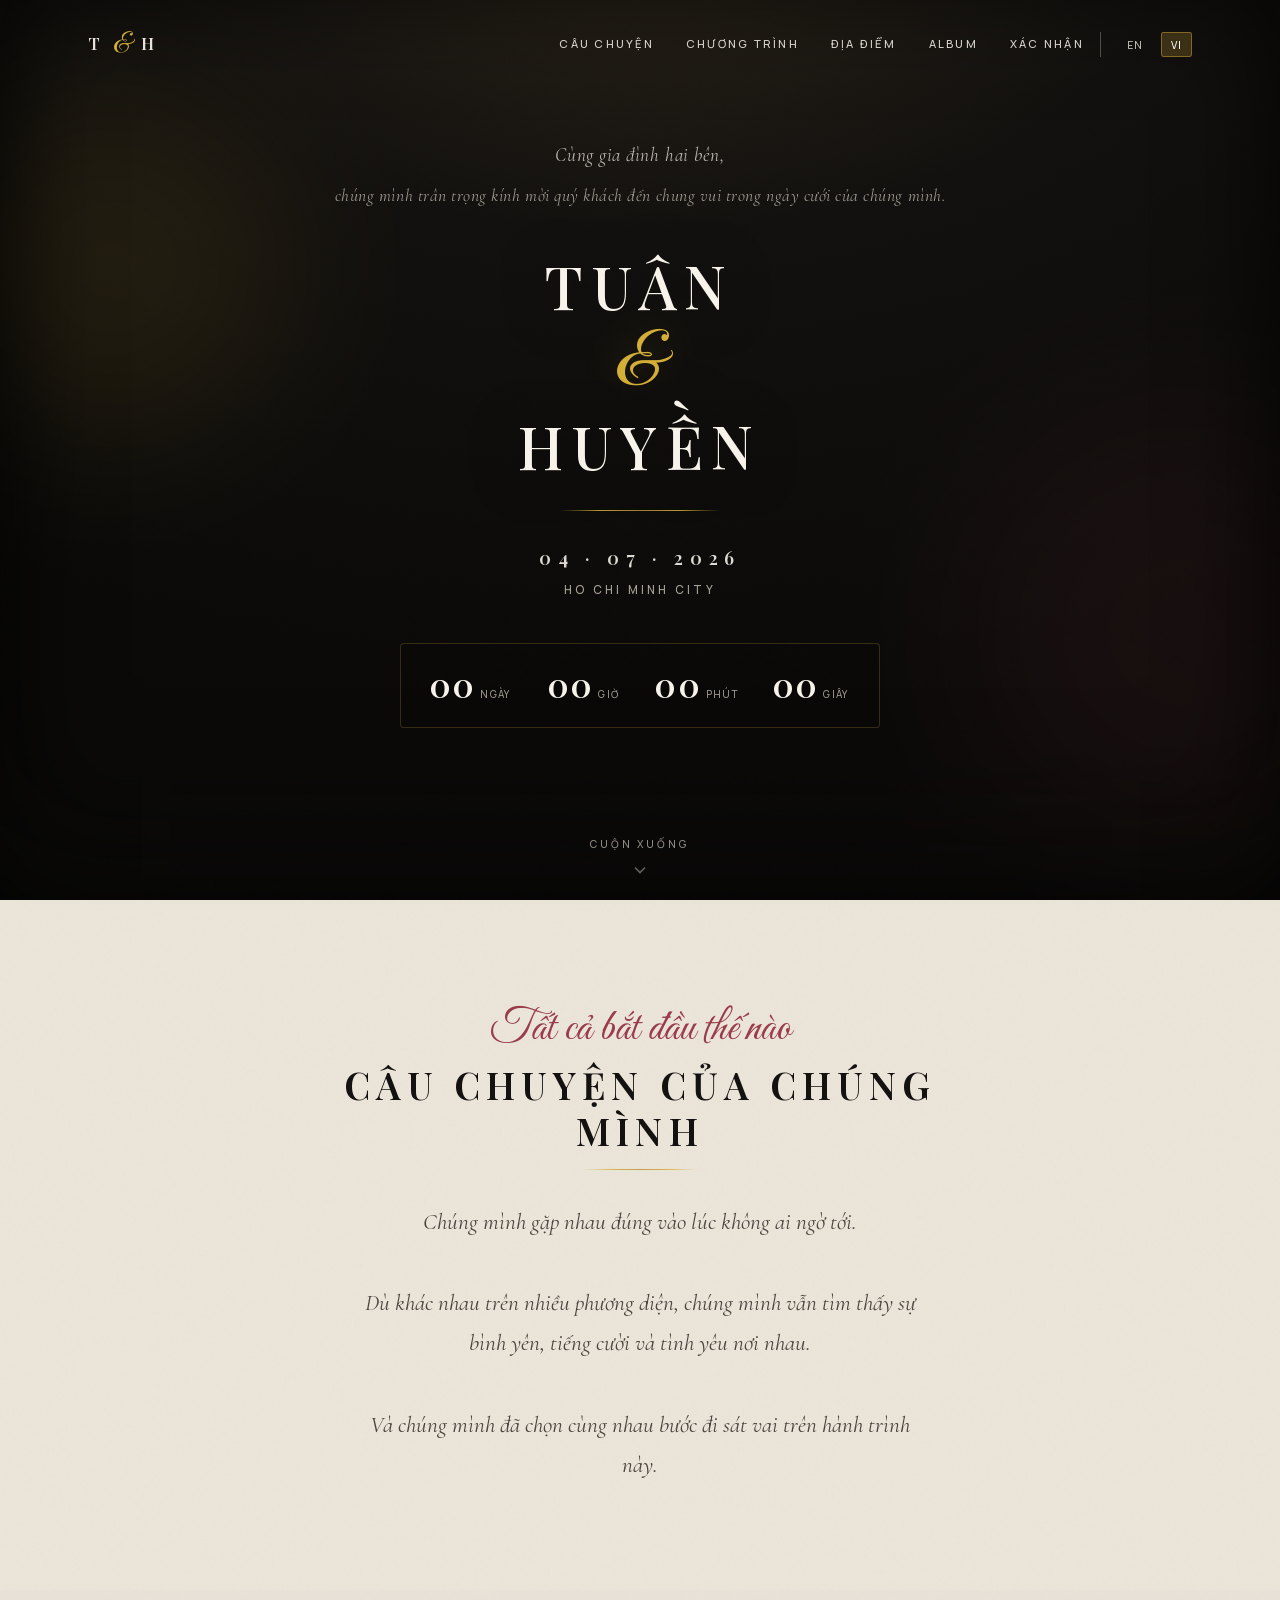
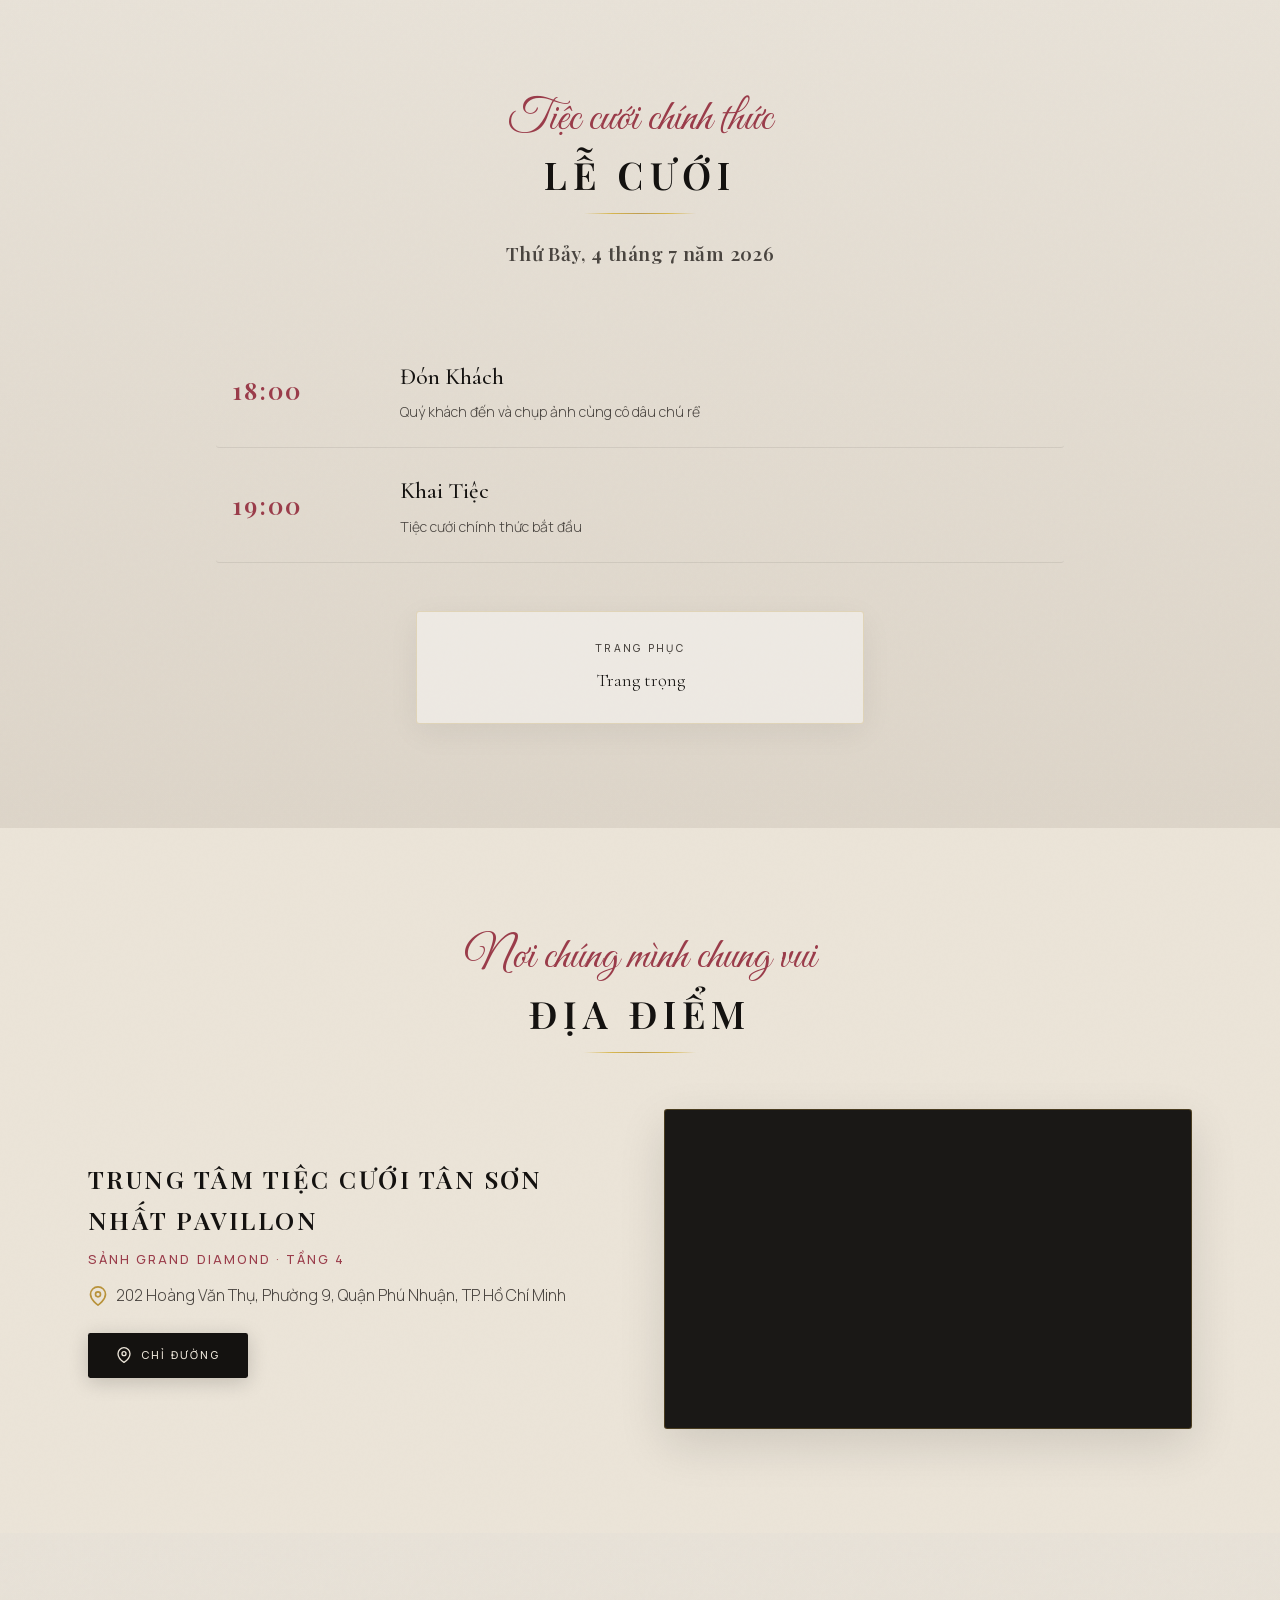
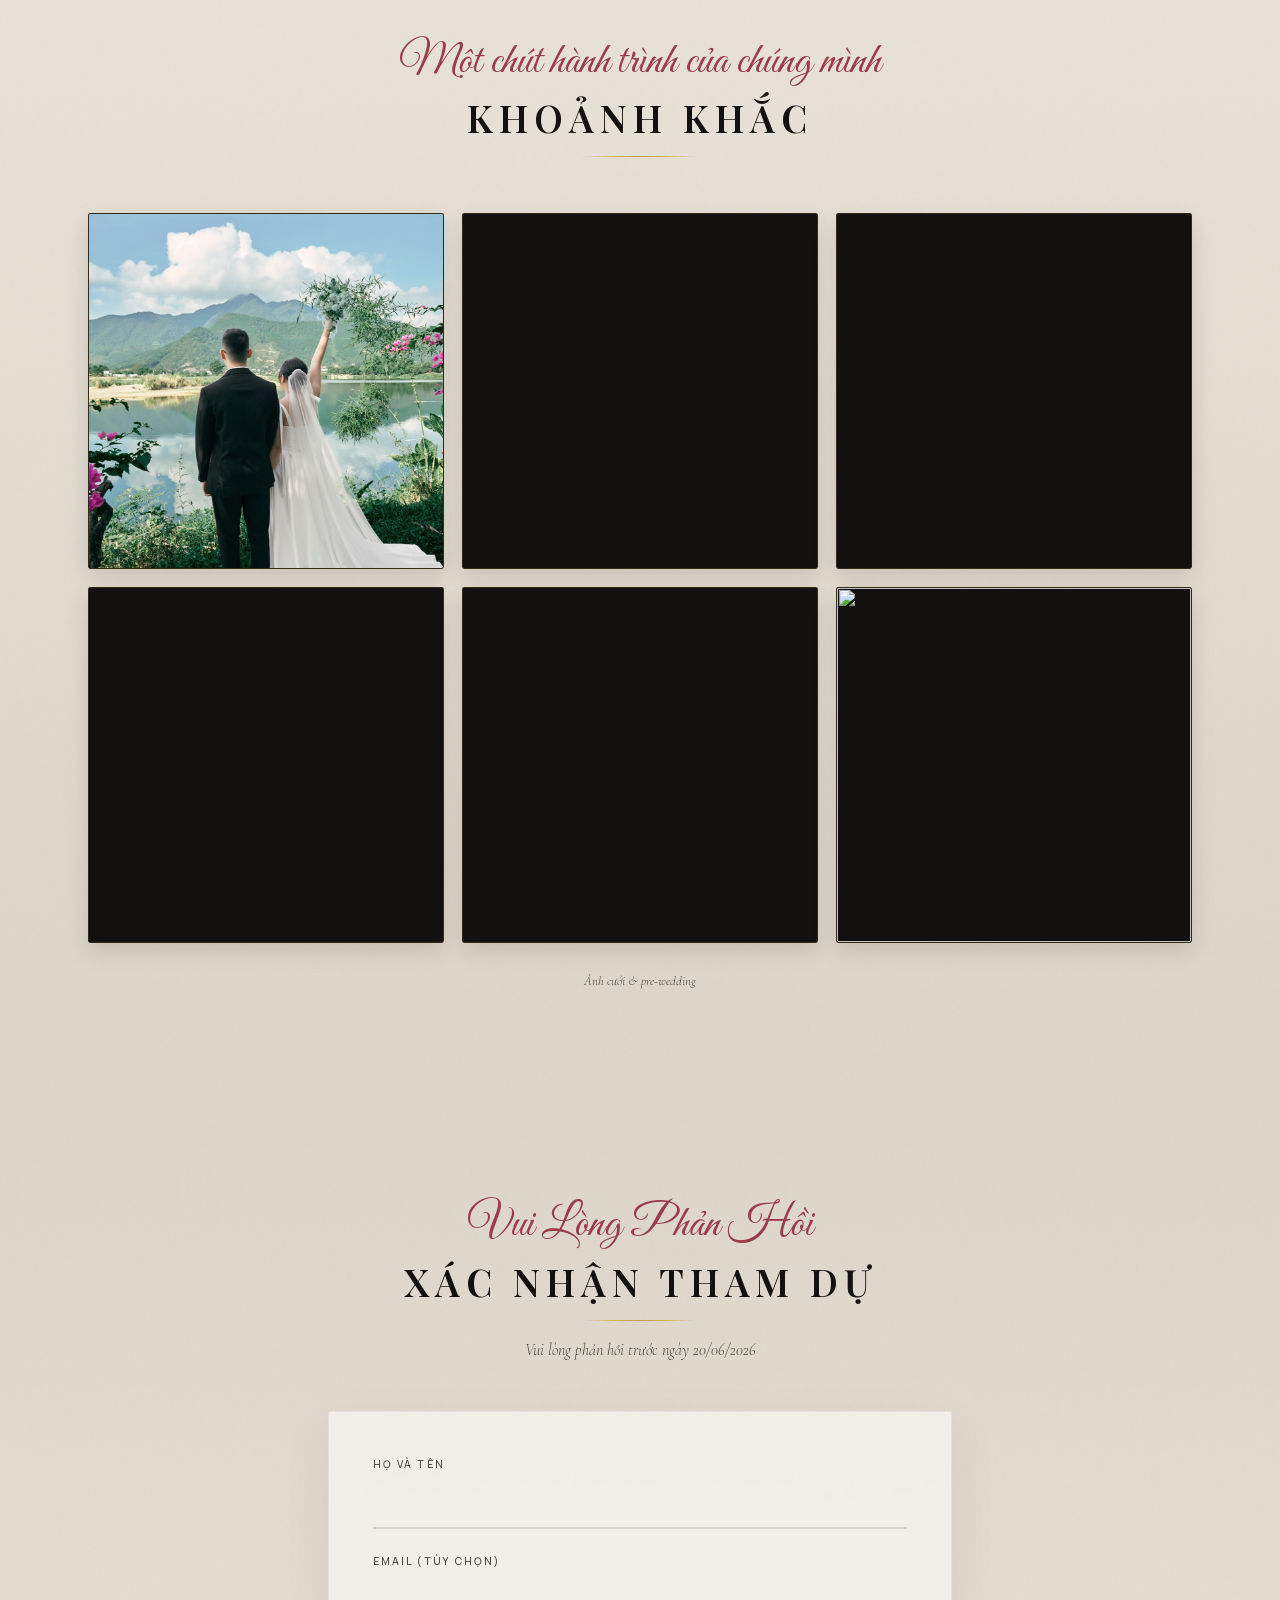
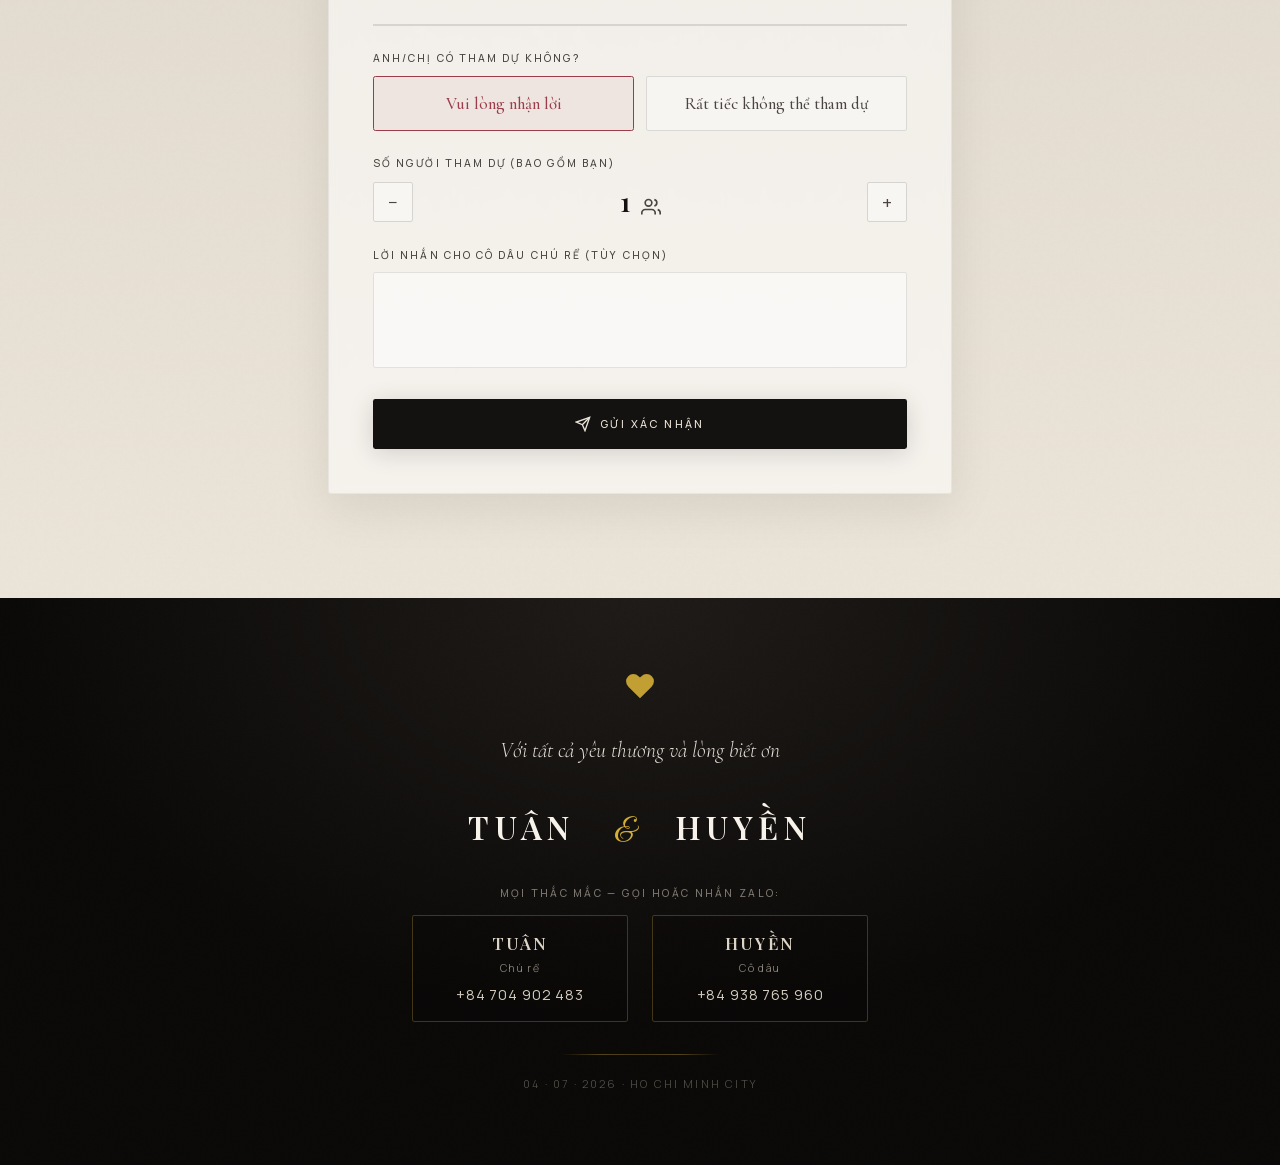
==== commit 3b5e7df0: "updates" ====
--- a/index.html
+++ b/index.html
@@ -306,6 +306,12 @@
     .lightbox-close { position: fixed; top: 1rem; right: 1rem; z-index: 2; width: 2.75rem; height: 2.75rem; border-radius: 0.15rem; background: rgba(255, 255, 255, 0.1); color: #fafaf9; display: flex; align-items: center; justify-content: center; transition: background 0.25s ease; backdrop-filter: blur(8px); -webkit-backdrop-filter: blur(8px); border: 1px solid rgba(255, 255, 255, 0.12); }
     .lightbox-close:hover { background: rgba(212, 175, 55, 0.25); }
     .lightbox-close:focus-visible { outline: 2px solid var(--color-gold-bright); outline-offset: 3px; }
+    .lightbox-nav { position: fixed; top: 50%; transform: translateY(-50%); z-index: 2; width: 2.75rem; height: 2.75rem; border-radius: 999px; background: rgba(255, 255, 255, 0.1); color: #fafaf9; display: flex; align-items: center; justify-content: center; transition: background 0.25s ease; backdrop-filter: blur(8px); -webkit-backdrop-filter: blur(8px); border: 1px solid rgba(255, 255, 255, 0.12); cursor: pointer; }
+    .lightbox-nav:hover { background: rgba(212, 175, 55, 0.25); }
+    .lightbox-nav:focus-visible { outline: 2px solid var(--color-gold-bright); outline-offset: 3px; }
+    .lightbox-prev { left: 1rem; }
+    .lightbox-next { right: 1rem; }
+    .lightbox-inner img { touch-action: pan-y; user-select: none; -webkit-user-drag: none; }
 
     @media (min-width: 768px) {
       .gallery-grid { grid-template-columns: repeat(3, 1fr); gap: 1.15rem; }
@@ -663,6 +669,12 @@
   <button type="button" id="lightbox-close" class="lightbox-close" aria-label="Close">
     <svg xmlns="http://www.w3.org/2000/svg" width="22" height="22" viewBox="0 0 24 24" fill="none" stroke="currentColor" stroke-width="2" stroke-linecap="round" aria-hidden="true"><path d="M18 6L6 18M6 6l12 12"/></svg>
   </button>
+  <button type="button" id="lightbox-prev" class="lightbox-nav lightbox-prev" aria-label="Previous">
+    <svg xmlns="http://www.w3.org/2000/svg" width="24" height="24" viewBox="0 0 24 24" fill="none" stroke="currentColor" stroke-width="2" stroke-linecap="round" stroke-linejoin="round" aria-hidden="true"><polyline points="15 18 9 12 15 6"/></svg>
+  </button>
+  <button type="button" id="lightbox-next" class="lightbox-nav lightbox-next" aria-label="Next">
+    <svg xmlns="http://www.w3.org/2000/svg" width="24" height="24" viewBox="0 0 24 24" fill="none" stroke="currentColor" stroke-width="2" stroke-linecap="round" stroke-linejoin="round" aria-hidden="true"><polyline points="9 18 15 12 9 6"/></svg>
+  </button>
   <div class="lightbox-inner">
     <img id="lightbox-img" alt="" />
   </div>
@@ -1034,12 +1046,23 @@
   const lightboxImg = document.getElementById('lightbox-img');
   const lightboxClose = document.getElementById('lightbox-close');
   const lightboxBackdrop = document.getElementById('lightbox-backdrop');
+  const lightboxPrev = document.getElementById('lightbox-prev');
+  const lightboxNext = document.getElementById('lightbox-next');
+  const galleryImgs = Array.from(document.querySelectorAll('.gallery-tile img'));
   let lightboxReturnFocus = null;
-
-  function openLightbox(src) {
+  let lightboxIndex = 0;
+
+  function showAt(i) {
+    const n = galleryImgs.length;
+    lightboxIndex = (i + n) % n;
+    const img = galleryImgs[lightboxIndex];
+    lightboxImg.src = img.currentSrc || img.src;
+    lightboxImg.alt = '';
+  }
+
+  function openLightbox(i) {
     lightboxReturnFocus = document.activeElement;
-    lightboxImg.src = src;
-    lightboxImg.alt = '';
+    showAt(i);
     lightbox.classList.remove('hidden');
     document.body.style.overflow = 'hidden';
     lightboxClose.focus();
@@ -1055,20 +1078,41 @@
     lightboxReturnFocus = null;
   }
 
-  document.querySelectorAll('.gallery-tile').forEach(btn => {
-    btn.addEventListener('click', () => {
-      const img = btn.querySelector('img');
-      if (img && img.currentSrc) openLightbox(img.currentSrc);
-      else if (img && img.src) openLightbox(img.src);
-    });
+  document.querySelectorAll('.gallery-tile').forEach((btn, i) => {
+    btn.addEventListener('click', () => openLightbox(i));
   });
 
   lightboxClose.addEventListener('click', e => { e.stopPropagation(); closeLightbox(); });
   lightboxBackdrop.addEventListener('click', closeLightbox);
+  lightboxPrev.addEventListener('click', e => { e.stopPropagation(); showAt(lightboxIndex - 1); });
+  lightboxNext.addEventListener('click', e => { e.stopPropagation(); showAt(lightboxIndex + 1); });
 
   document.addEventListener('keydown', e => {
-    if (e.key === 'Escape' && !lightbox.classList.contains('hidden')) closeLightbox();
+    if (lightbox.classList.contains('hidden')) return;
+    if (e.key === 'Escape') closeLightbox();
+    else if (e.key === 'ArrowLeft') showAt(lightboxIndex - 1);
+    else if (e.key === 'ArrowRight') showAt(lightboxIndex + 1);
   });
+
+  // Touch swipe
+  let touchStartX = 0, touchStartY = 0, touchActive = false;
+  lightbox.addEventListener('touchstart', e => {
+    if (e.touches.length !== 1) return;
+    touchActive = true;
+    touchStartX = e.touches[0].clientX;
+    touchStartY = e.touches[0].clientY;
+  }, { passive: true });
+  lightbox.addEventListener('touchend', e => {
+    if (!touchActive) return;
+    touchActive = false;
+    const t = e.changedTouches[0];
+    const dx = t.clientX - touchStartX;
+    const dy = t.clientY - touchStartY;
+    if (Math.abs(dx) > 40 && Math.abs(dx) > Math.abs(dy)) {
+      if (dx < 0) showAt(lightboxIndex + 1);
+      else showAt(lightboxIndex - 1);
+    }
+  }, { passive: true });
 
   // ===== Init =====
   applyLang();
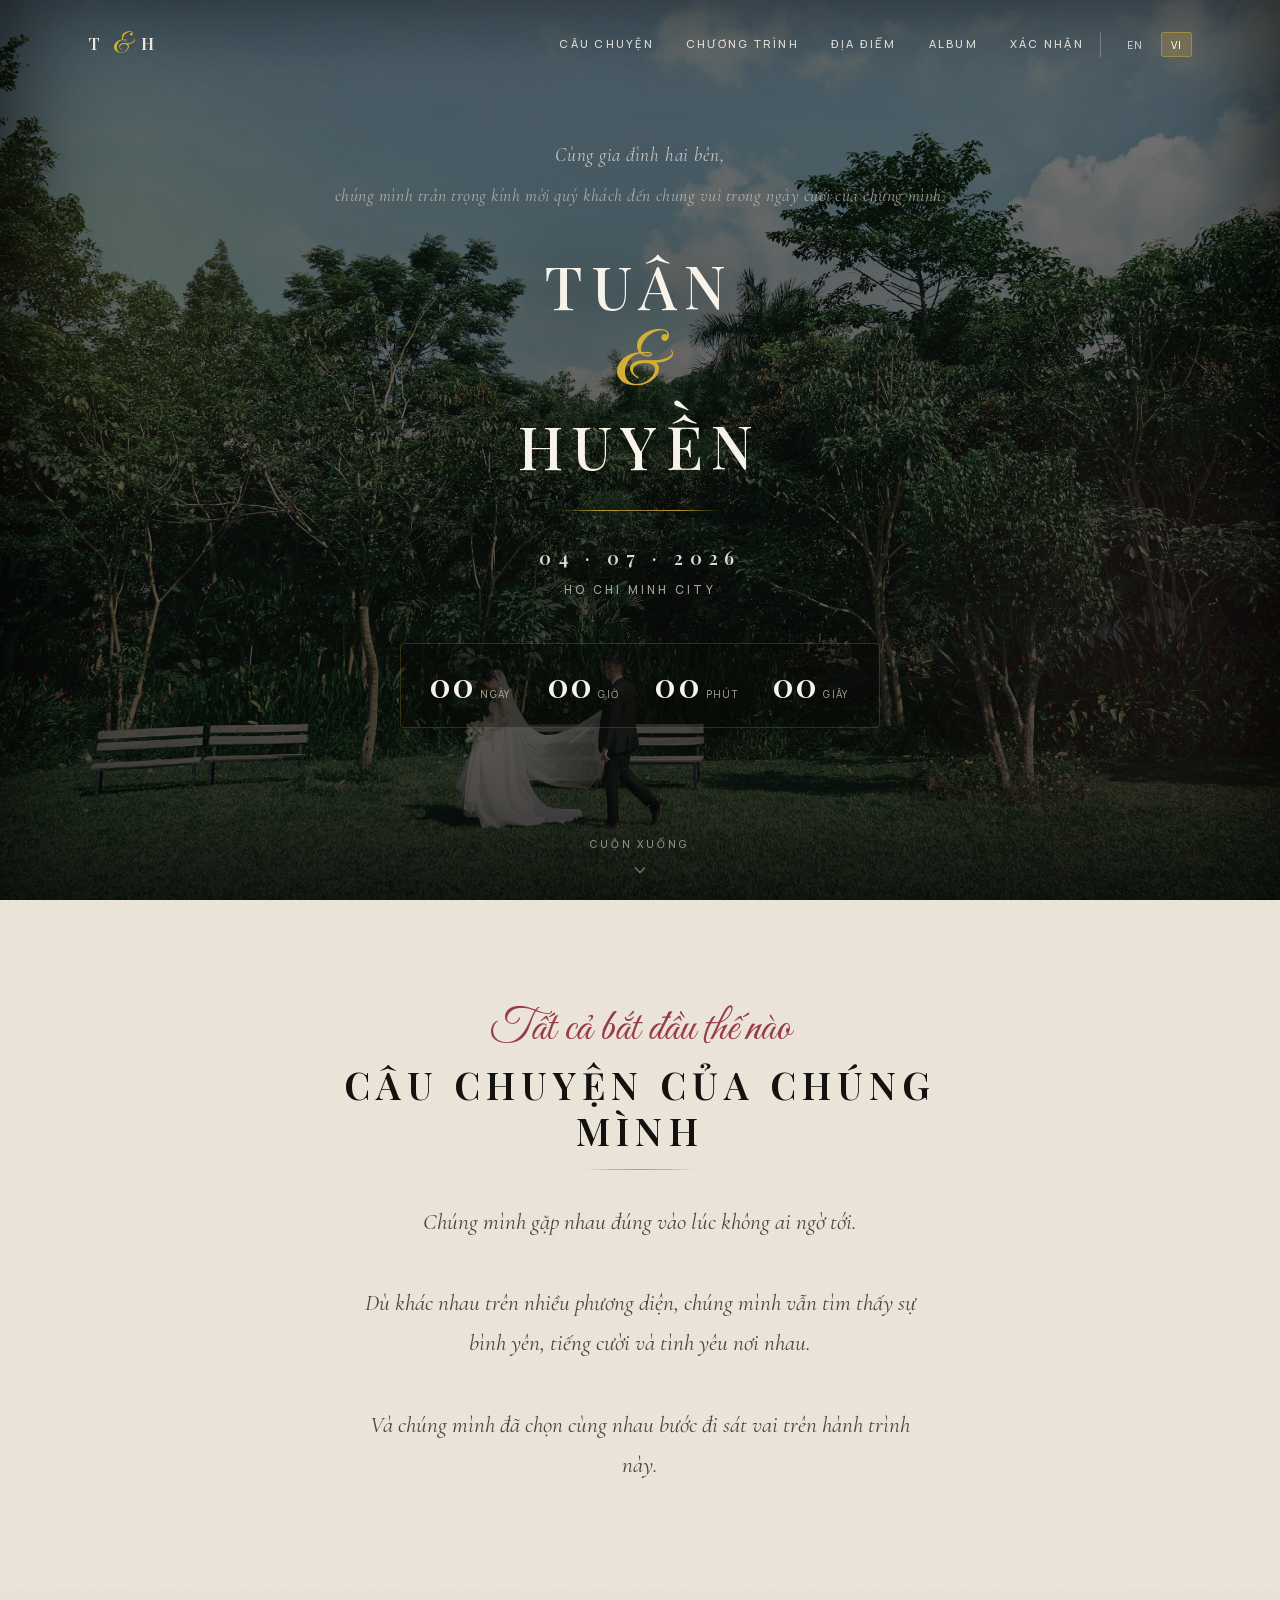
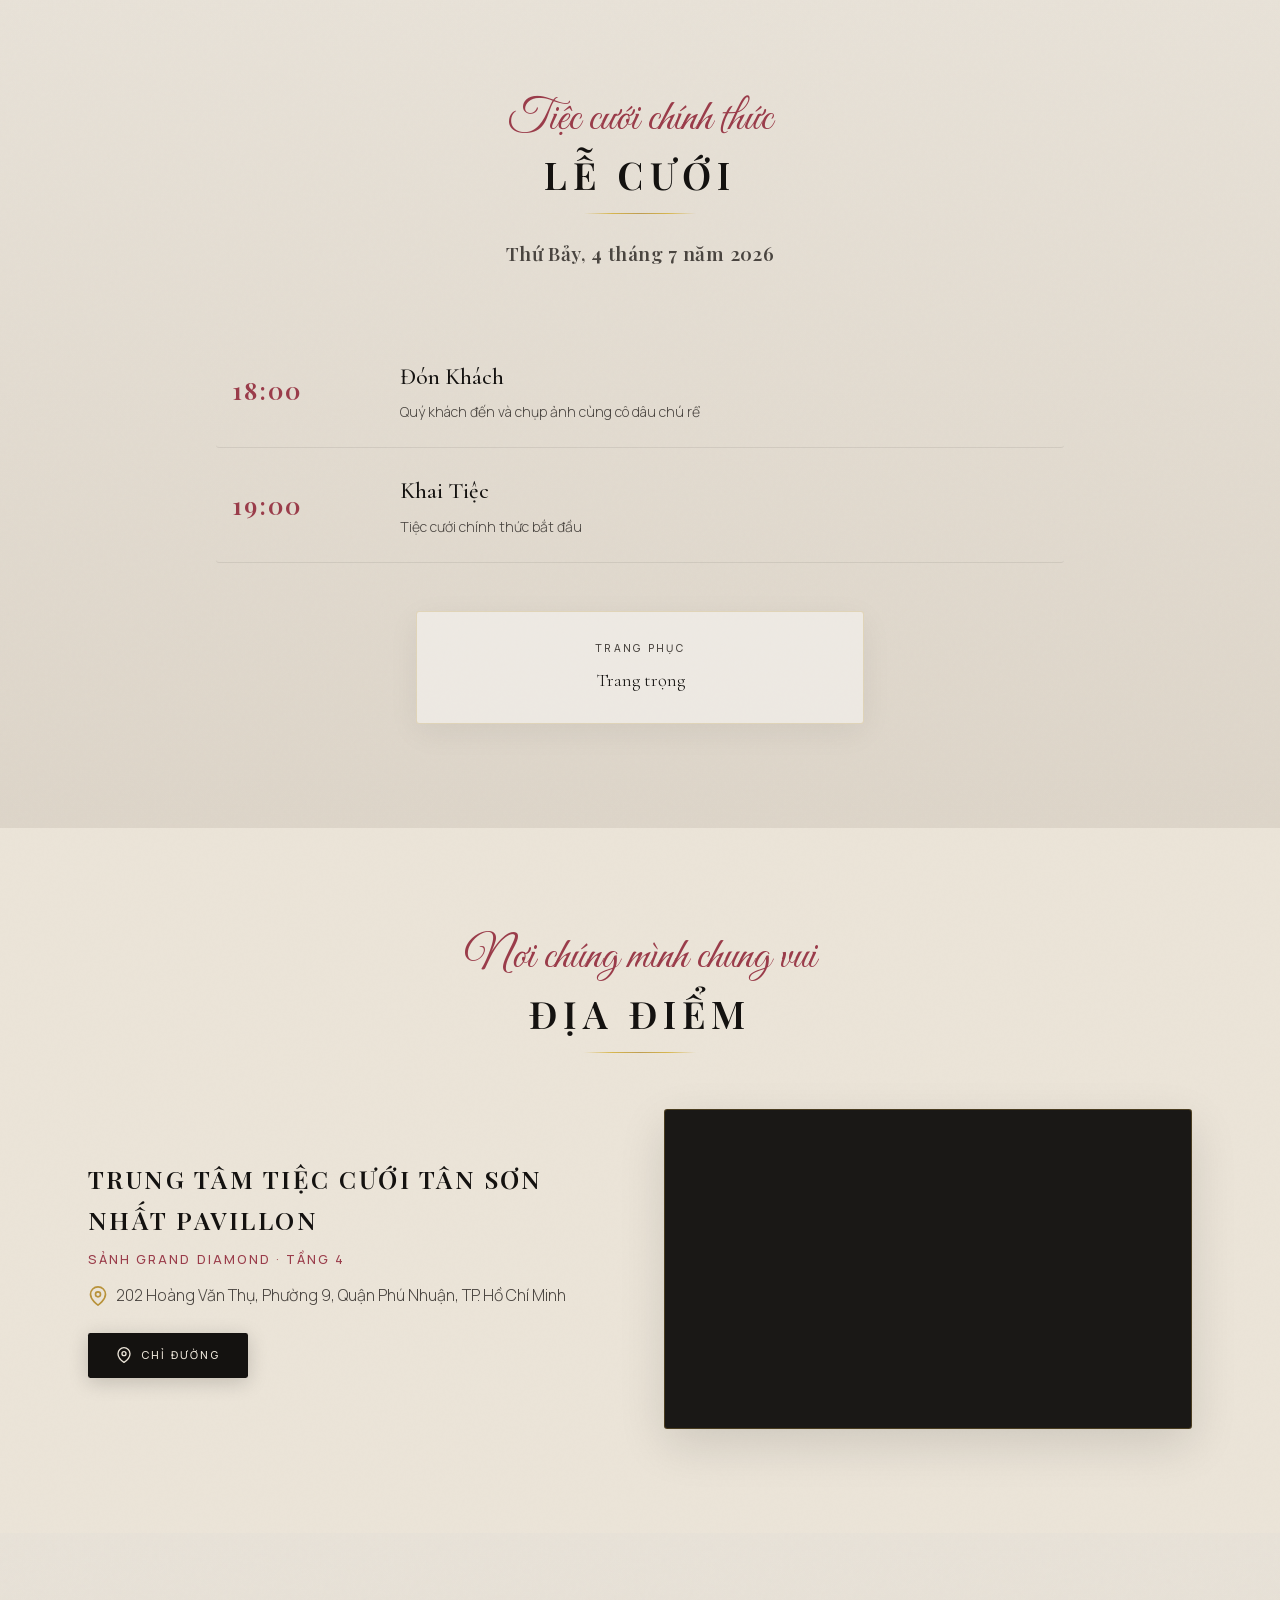
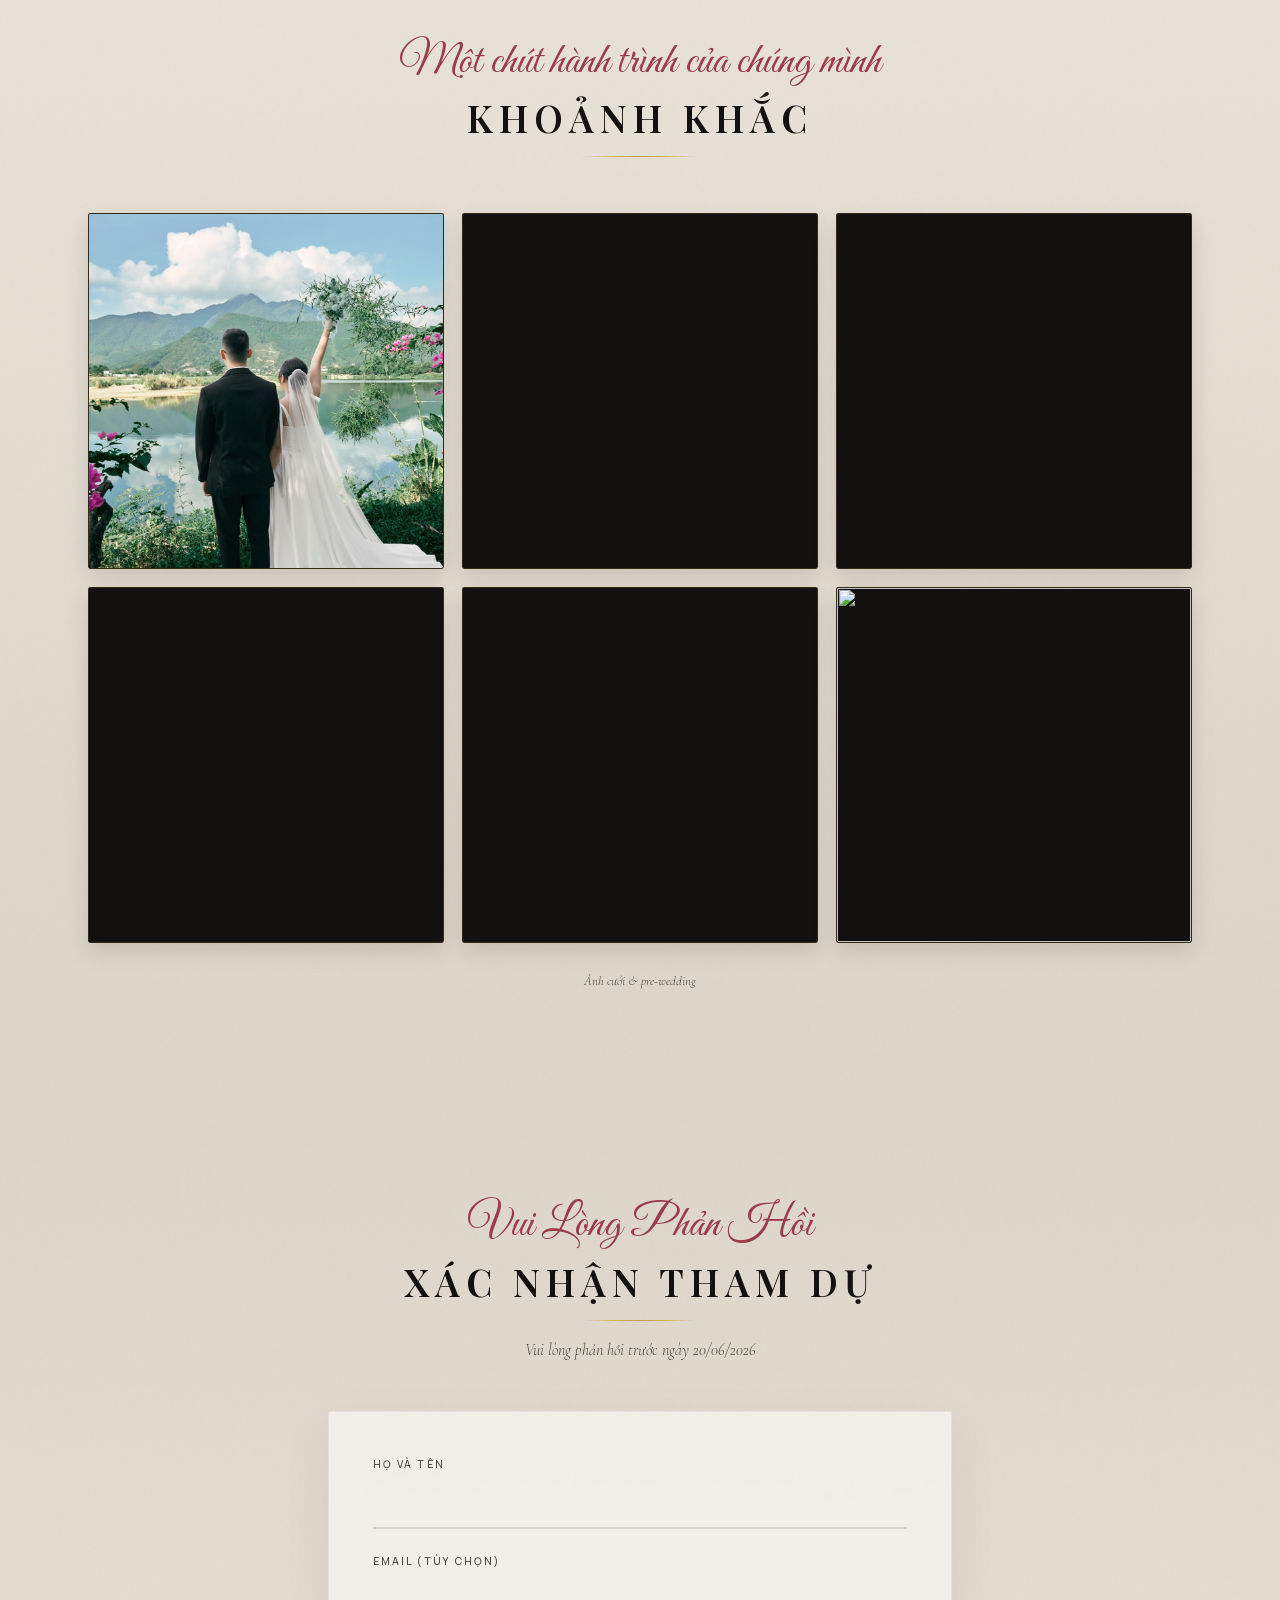
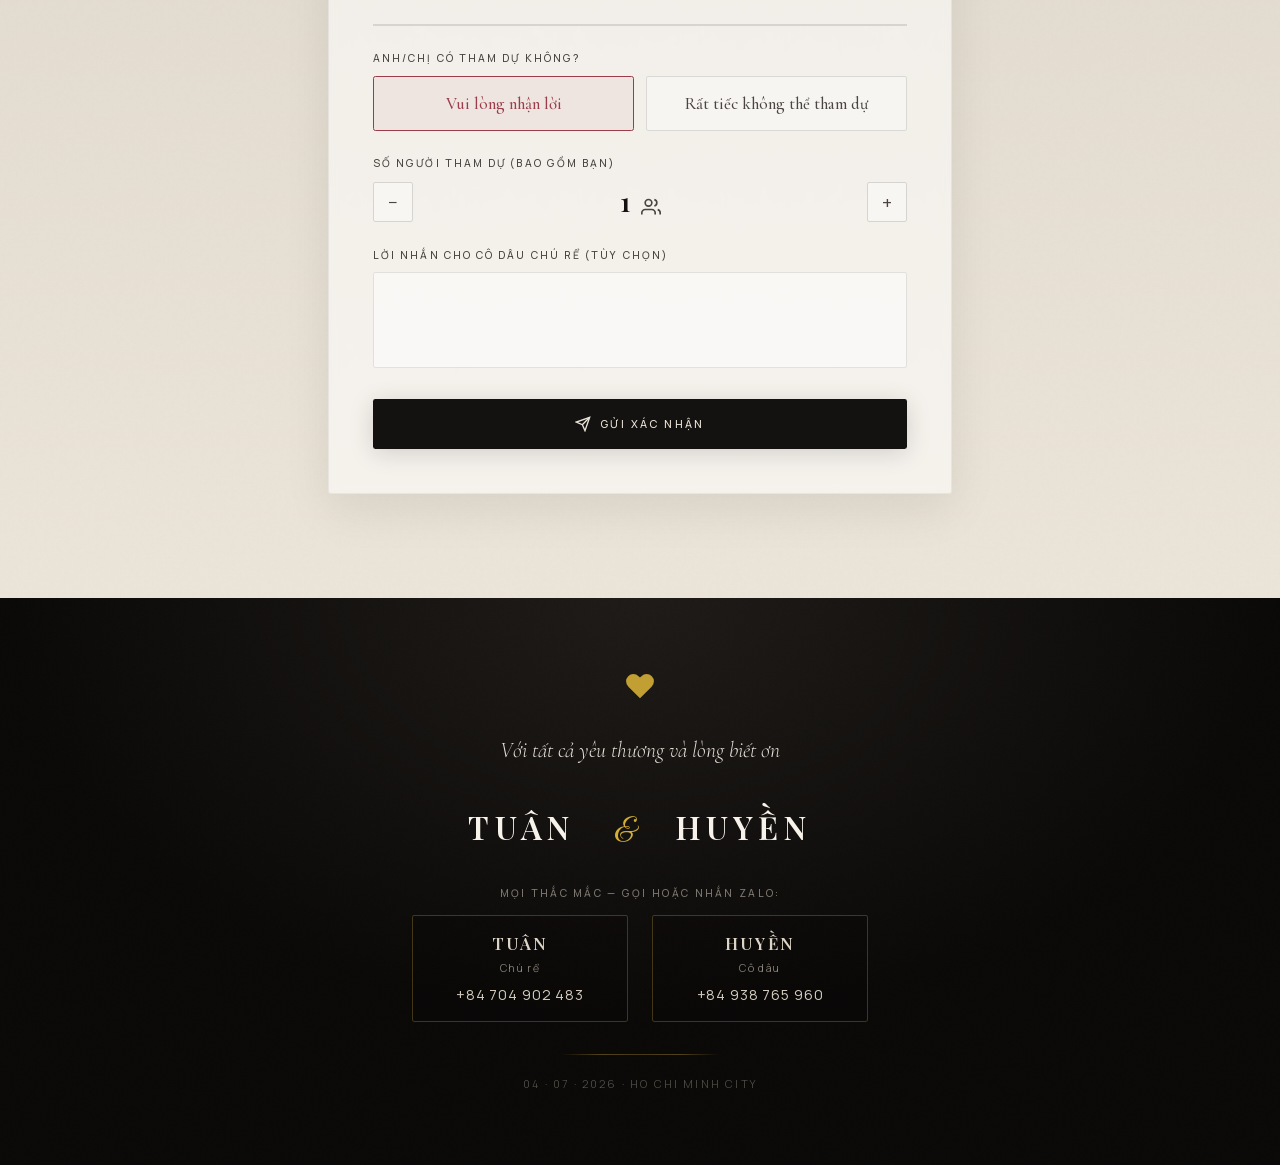
==== commit 8bcc7142: "updates" ====
--- a/index.html
+++ b/index.html
@@ -105,7 +105,7 @@
 
     /* ===== Hero (cinematic / letterbox feel) ===== */
     .hero { position: relative; min-height: 100vh; min-height: 100dvh; display: flex; align-items: center; justify-content: center; overflow: hidden; }
-    .hero-bg { position: absolute; inset: 0; background: radial-gradient(ellipse 100% 85% at 50% -10%, #2a2419 0%, #12100e 42%, var(--color-hero-film) 100%); }
+    .hero-bg { position: absolute; inset: 0; background-image: linear-gradient(rgba(10, 9, 8, 0.55), rgba(10, 9, 8, 0.7)), url('images/back-ground.jpg'); background-size: cover; background-position: center; background-repeat: no-repeat; }
     .hero-bg::after { content: ''; position: absolute; inset: 0; background: var(--grain); pointer-events: none; mix-blend-mode: overlay; opacity: 0.9; }
     .hero-blob-1 { position: absolute; top: 10%; left: -5%; width: 22rem; height: 22rem; border-radius: 9999px; opacity: 0.09; filter: blur(80px); background: var(--color-gold-bright); }
     .hero-blob-2 { position: absolute; bottom: 5%; right: -10%; width: 28rem; height: 28rem; border-radius: 9999px; opacity: 0.07; filter: blur(90px); background: var(--color-rose-soft); }
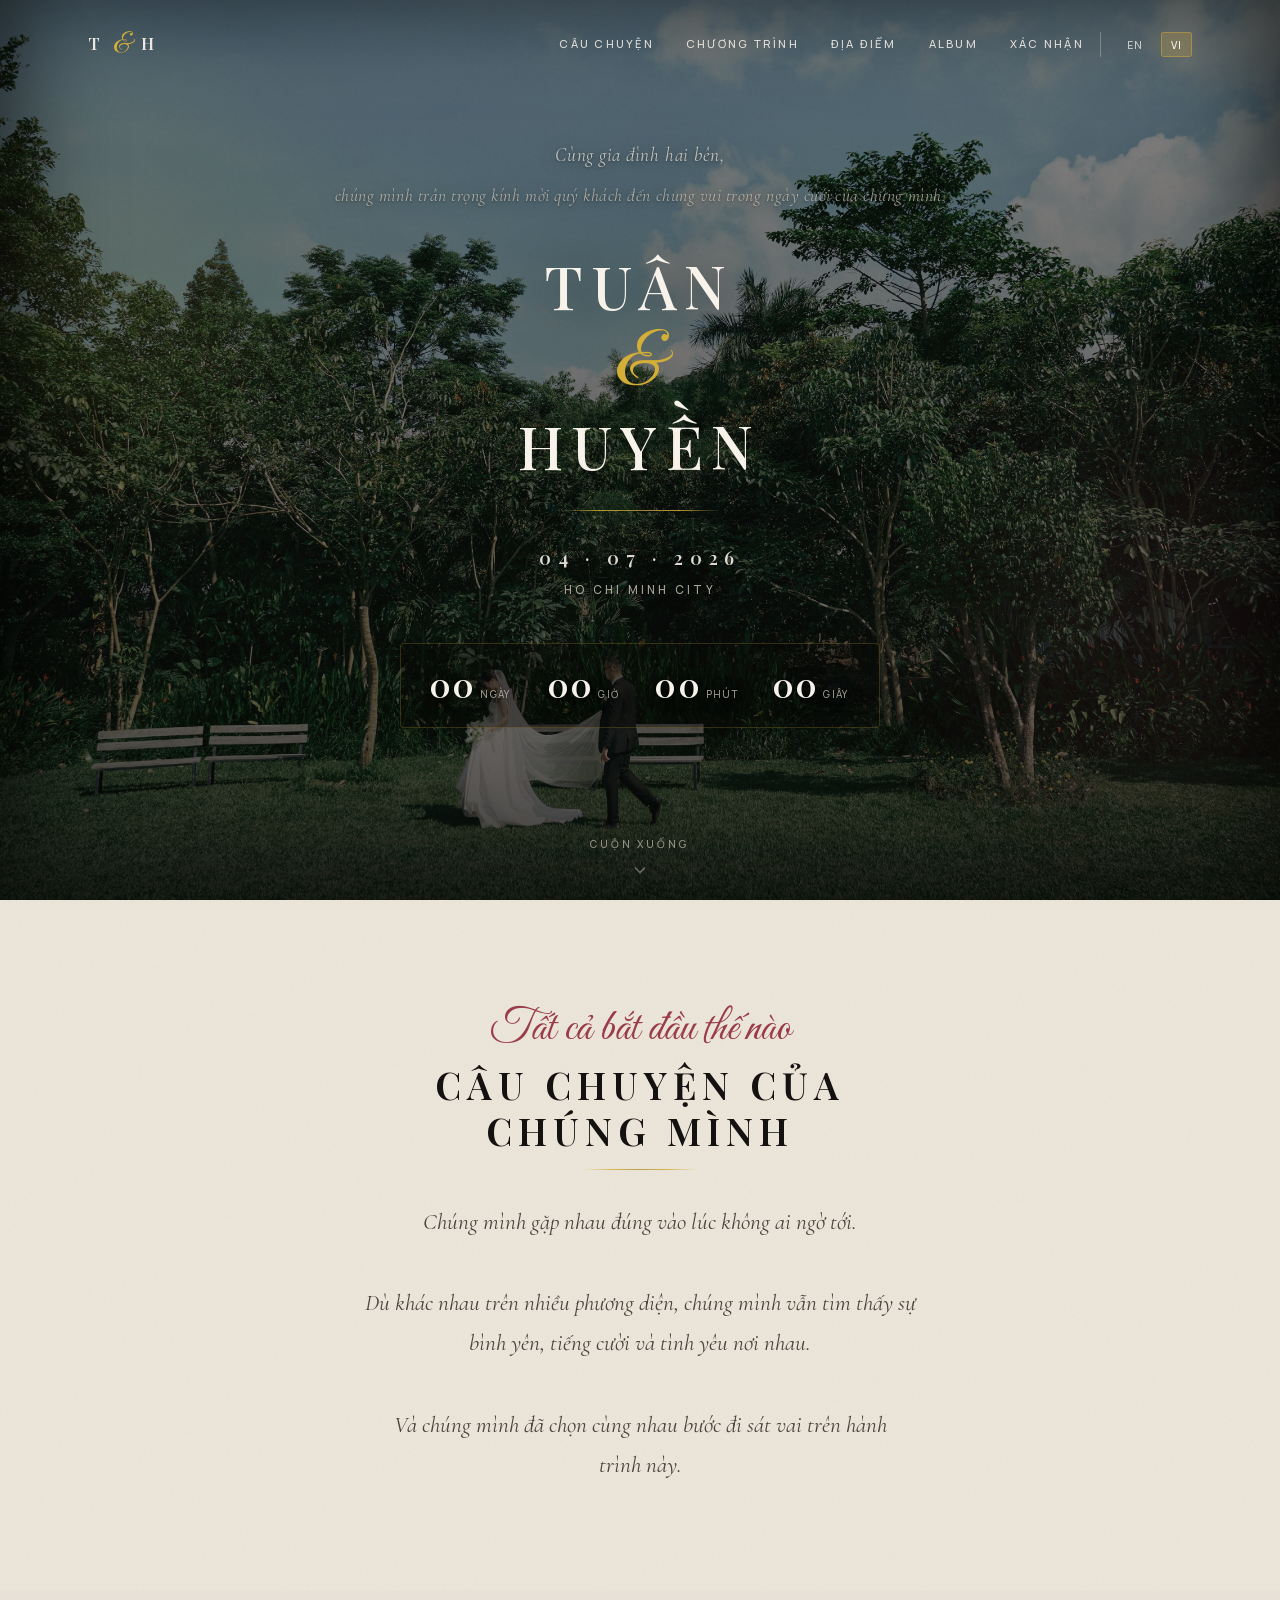
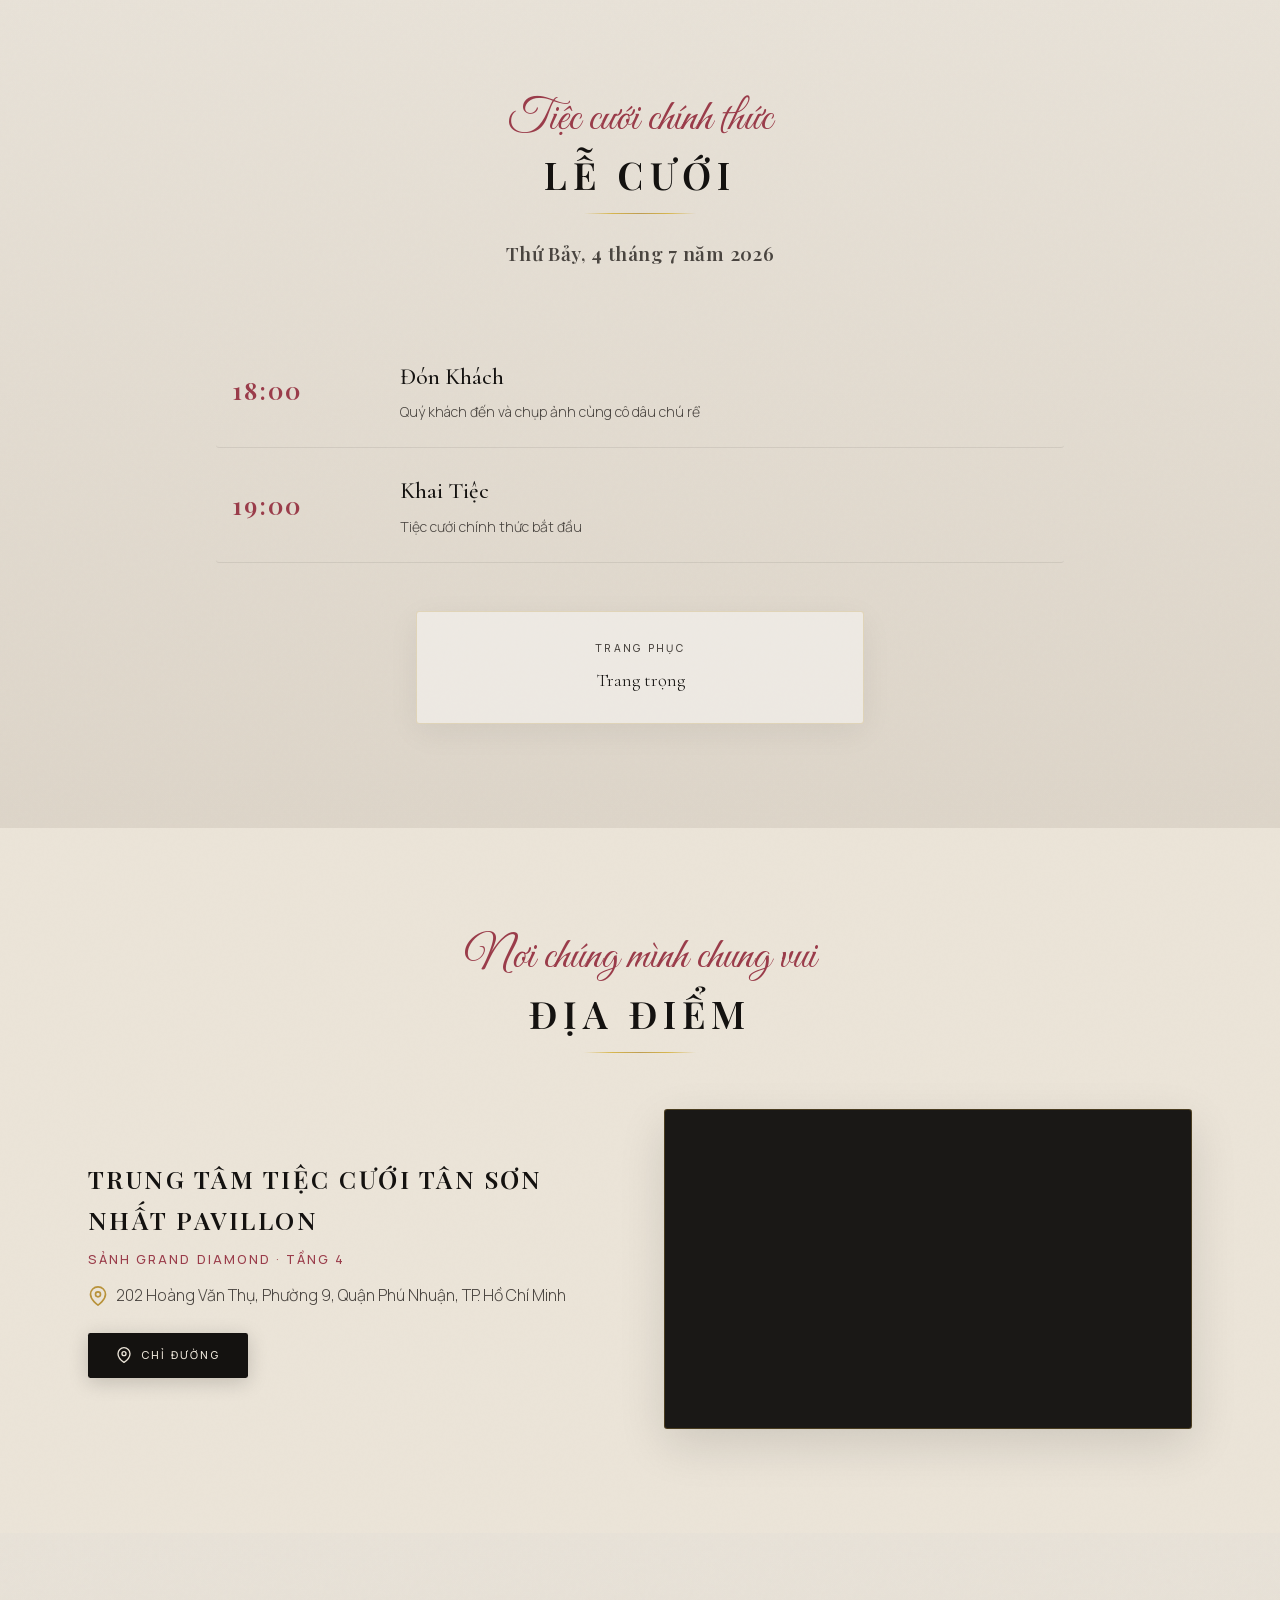
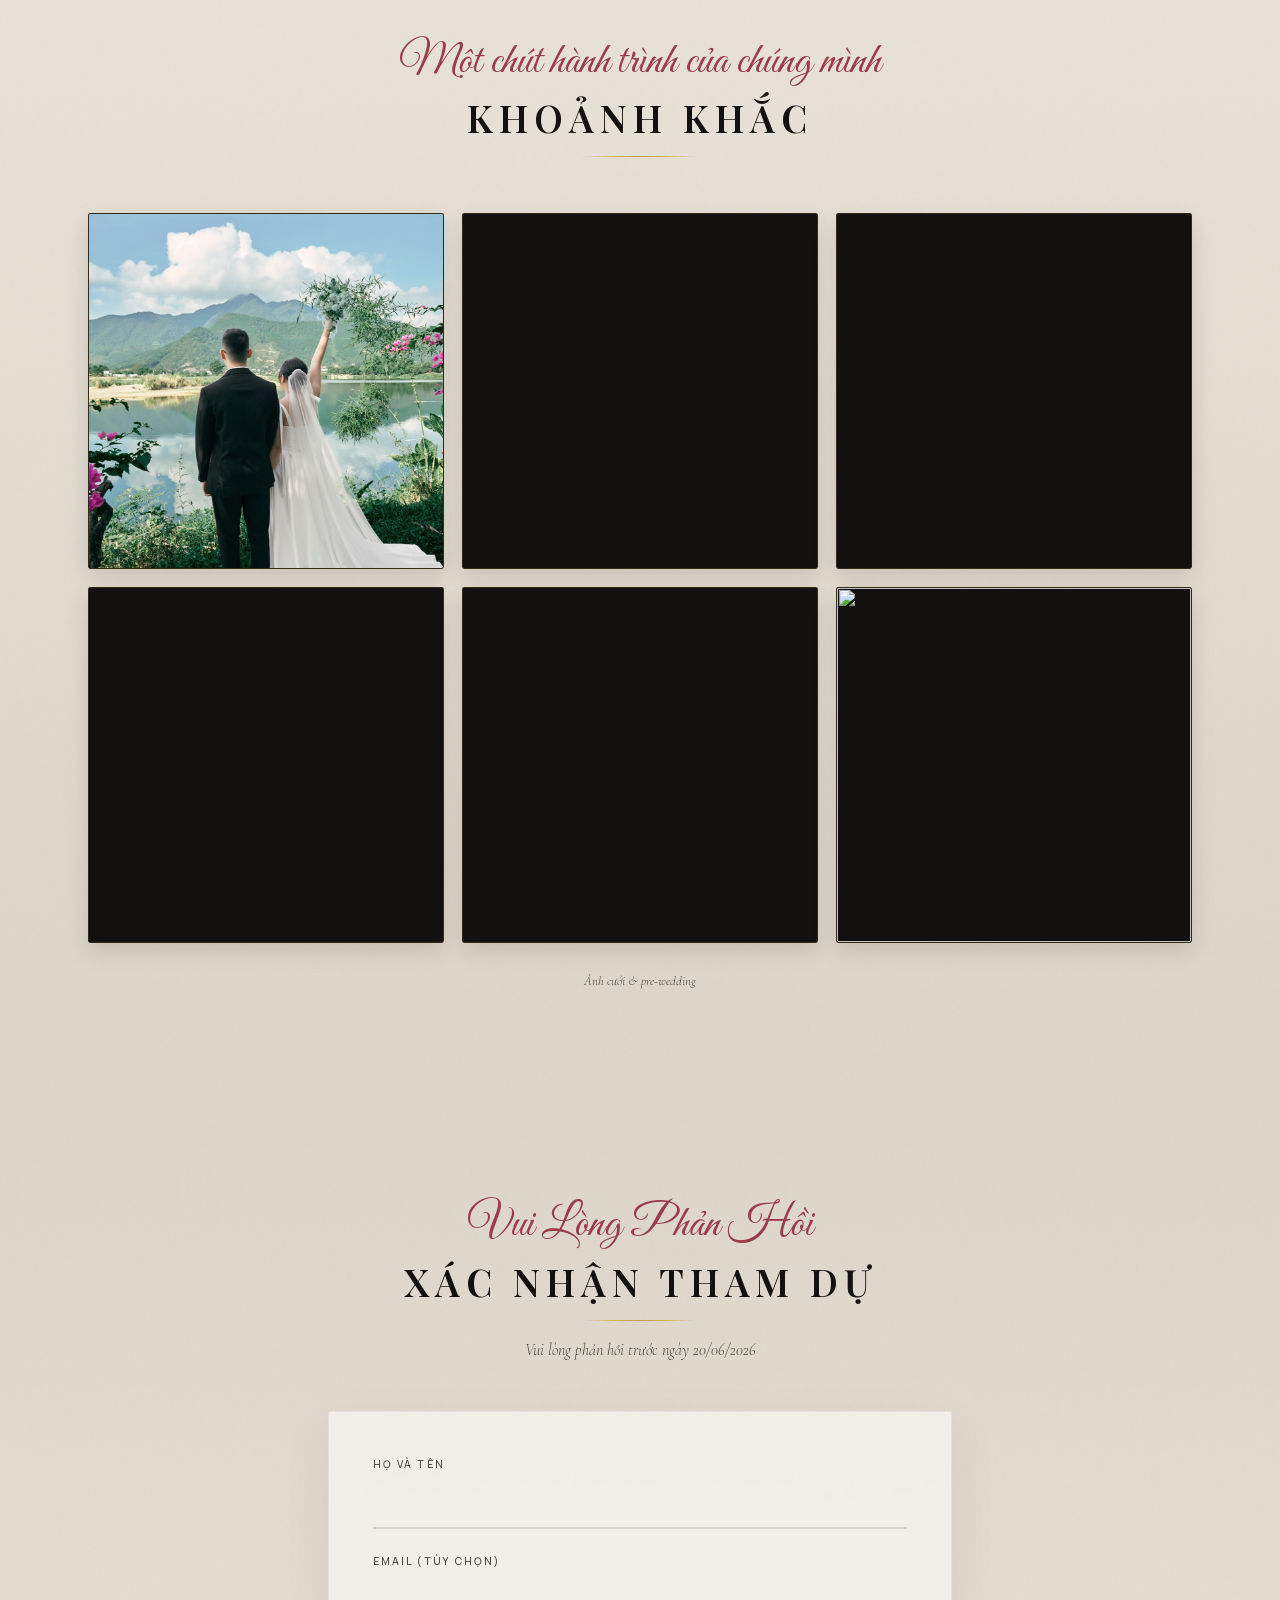
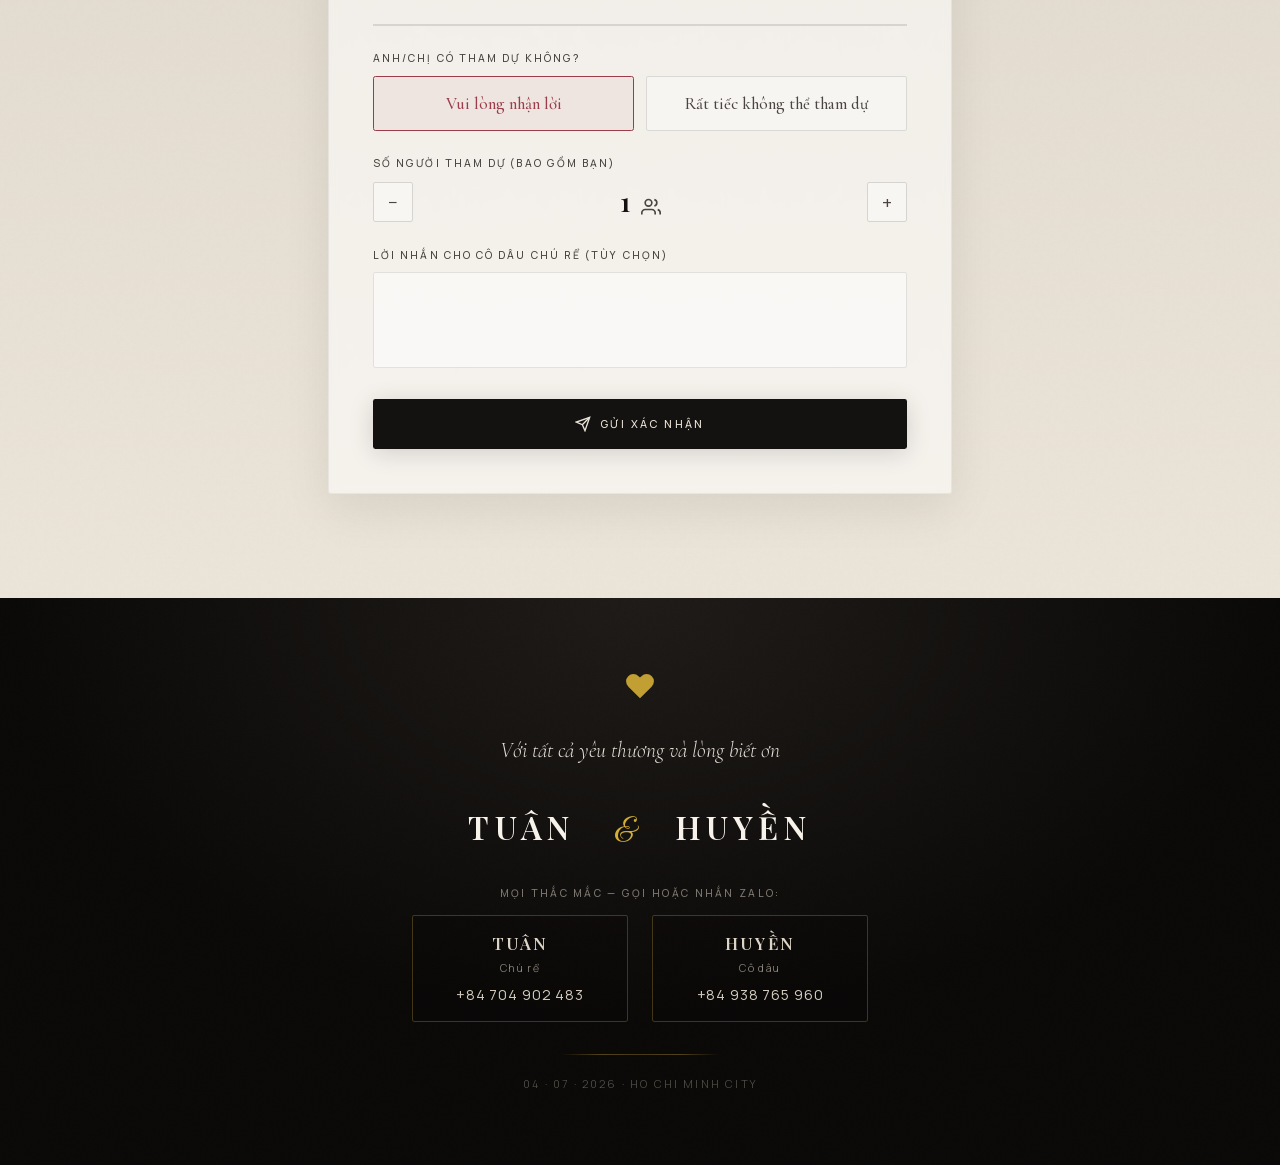
==== commit 392780e3: "updates" ====
--- a/index.html
+++ b/index.html
@@ -105,7 +105,11 @@
 
     /* ===== Hero (cinematic / letterbox feel) ===== */
     .hero { position: relative; min-height: 100vh; min-height: 100dvh; display: flex; align-items: center; justify-content: center; overflow: hidden; }
-    .hero-bg { position: absolute; inset: 0; background-image: linear-gradient(rgba(10, 9, 8, 0.55), rgba(10, 9, 8, 0.7)), url('images/back-ground.jpg'); background-size: cover; background-position: center; background-repeat: no-repeat; }
+    .hero-bg { position: absolute; inset: 0; background-image: linear-gradient(rgba(10, 9, 8, 0.55), rgba(10, 9, 8, 0.72)), url('images/back-ground.jpg'); background-size: cover; background-position: center 75%; background-repeat: no-repeat; }
+    @media (min-width: 768px) {
+      .hero-bg { background-position: center; background-image: linear-gradient(rgba(10, 9, 8, 0.5), rgba(10, 9, 8, 0.65)), url('images/back-ground.jpg'); }
+    }
+    .hero-inner, .hero-inner * { text-shadow: 0 2px 16px rgba(0, 0, 0, 0.55), 0 1px 3px rgba(0, 0, 0, 0.4); }
     .hero-bg::after { content: ''; position: absolute; inset: 0; background: var(--grain); pointer-events: none; mix-blend-mode: overlay; opacity: 0.9; }
     .hero-blob-1 { position: absolute; top: 10%; left: -5%; width: 22rem; height: 22rem; border-radius: 9999px; opacity: 0.09; filter: blur(80px); background: var(--color-gold-bright); }
     .hero-blob-2 { position: absolute; bottom: 5%; right: -10%; width: 28rem; height: 28rem; border-radius: 9999px; opacity: 0.07; filter: blur(90px); background: var(--color-rose-soft); }
@@ -237,7 +241,7 @@
     .section-bg-warm::before { content: ''; position: absolute; inset: 0; background: var(--grain); pointer-events: none; opacity: 0.5; mix-blend-mode: multiply; }
     .section-head { text-align: center; margin-bottom: 3.5rem; position: relative; z-index: 1; }
     .section-script { font-family: var(--font-script); font-size: clamp(2rem, 5vw, 2.75rem); color: var(--color-rose); margin-bottom: 0.35rem; line-height: 1.2; font-weight: 400; }
-    .section-title { font-family: var(--font-display); font-size: clamp(1.5rem, 3.8vw, 2.2rem); font-weight: 600; color: var(--color-ink); margin-bottom: 1rem; letter-spacing: 0.14em; text-transform: uppercase; line-height: 1.2; }
+    .section-title { font-family: var(--font-display); font-size: clamp(1.5rem, 3.8vw, 2.2rem); font-weight: 600; color: var(--color-ink); margin-bottom: 1rem; letter-spacing: 0.14em; text-transform: uppercase; line-height: 1.2; text-wrap: balance; }
 
     @media (min-width: 768px) {
       .section-title { font-size: 2.35rem; letter-spacing: 0.16em; }
@@ -246,7 +250,7 @@
     /* ===== Our Story ===== */
     #story { background: var(--color-cream); position: relative; }
     #story::before { content: ''; position: absolute; inset: 0; pointer-events: none; background: var(--grain); opacity: 0.4; mix-blend-mode: multiply; }
-    .story-body { font-family: var(--font-serif); font-size: 1.2rem; font-weight: 400; font-style: italic; color: var(--color-ink-muted); line-height: 1.75; margin-top: 2rem; position: relative; z-index: 1; white-space: pre-line; }
+    .story-body { font-family: var(--font-serif); font-size: 1.2rem; font-weight: 400; font-style: italic; color: var(--color-ink-muted); line-height: 1.75; margin-top: 2rem; position: relative; z-index: 1; white-space: pre-line; text-wrap: pretty; }
 
     @media (min-width: 768px) {
       .story-body { font-size: 1.45rem; max-width: 36rem; margin-left: auto; margin-right: auto; }
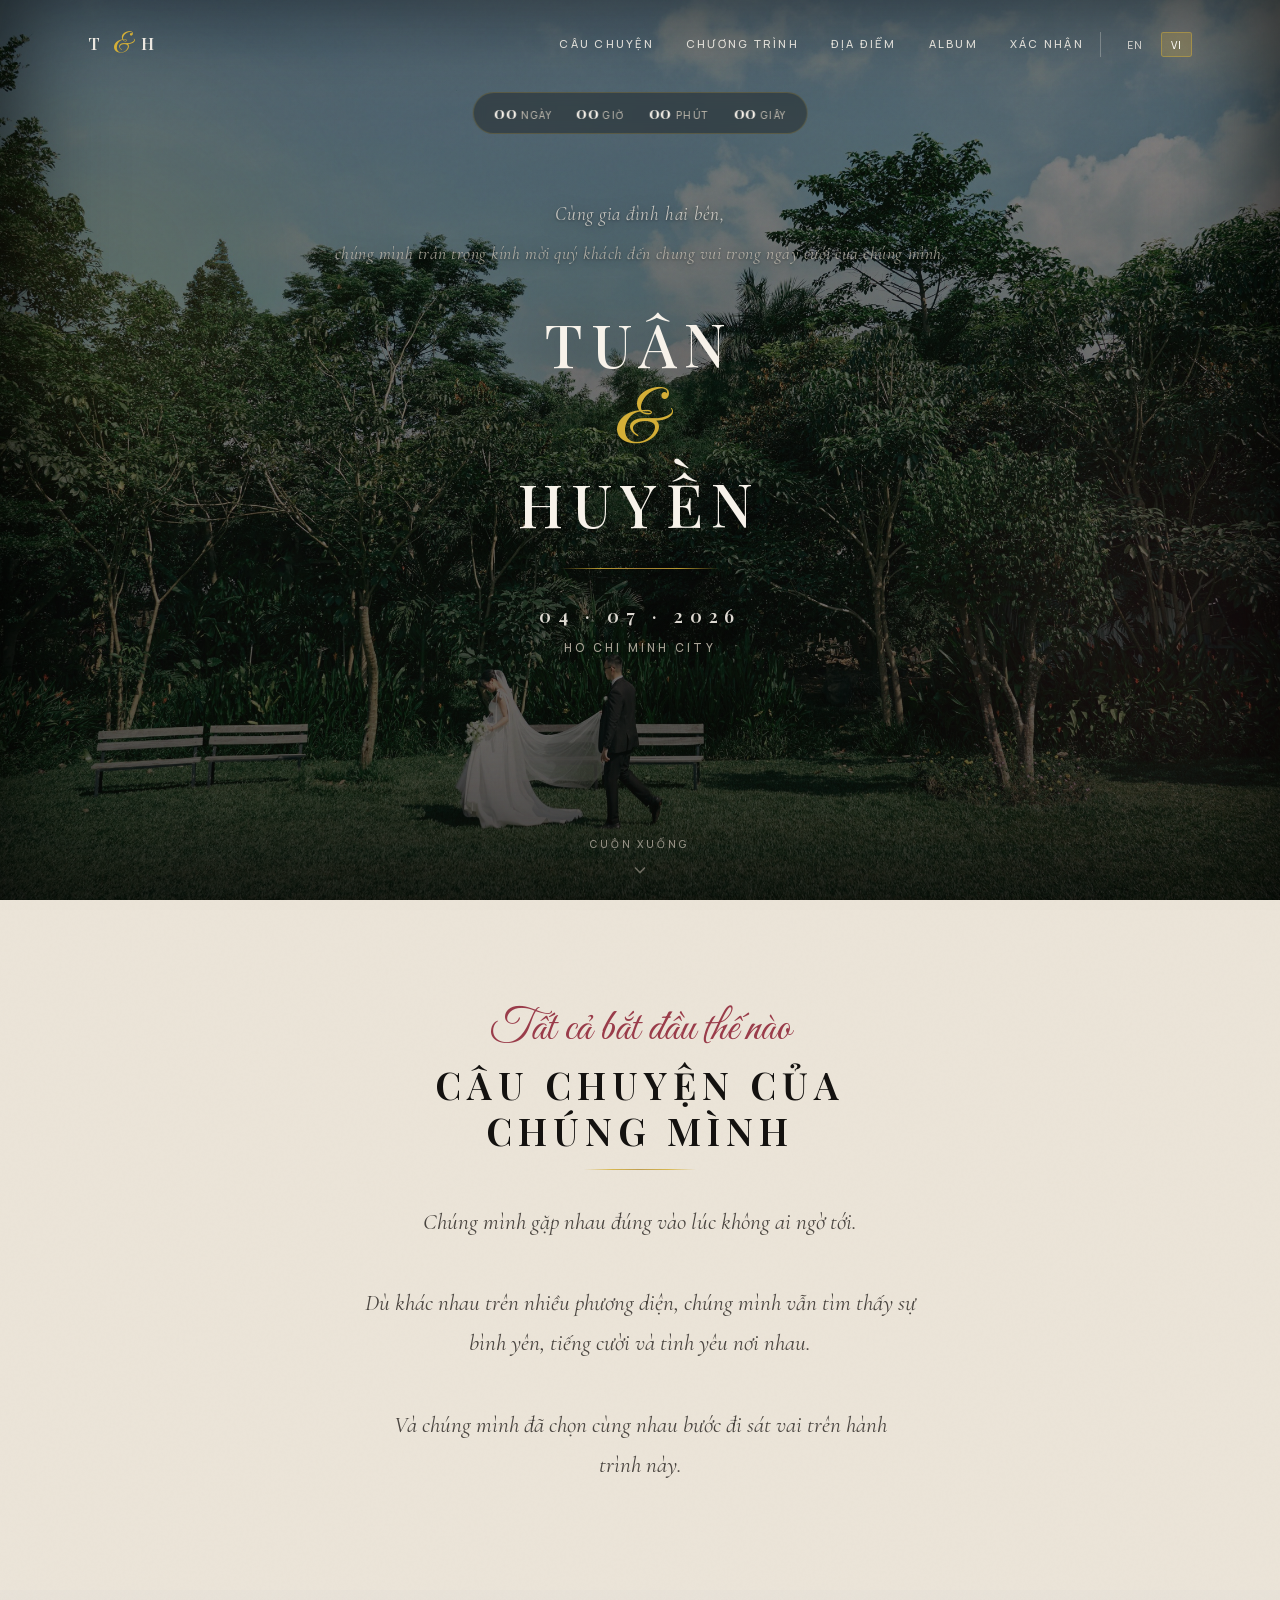
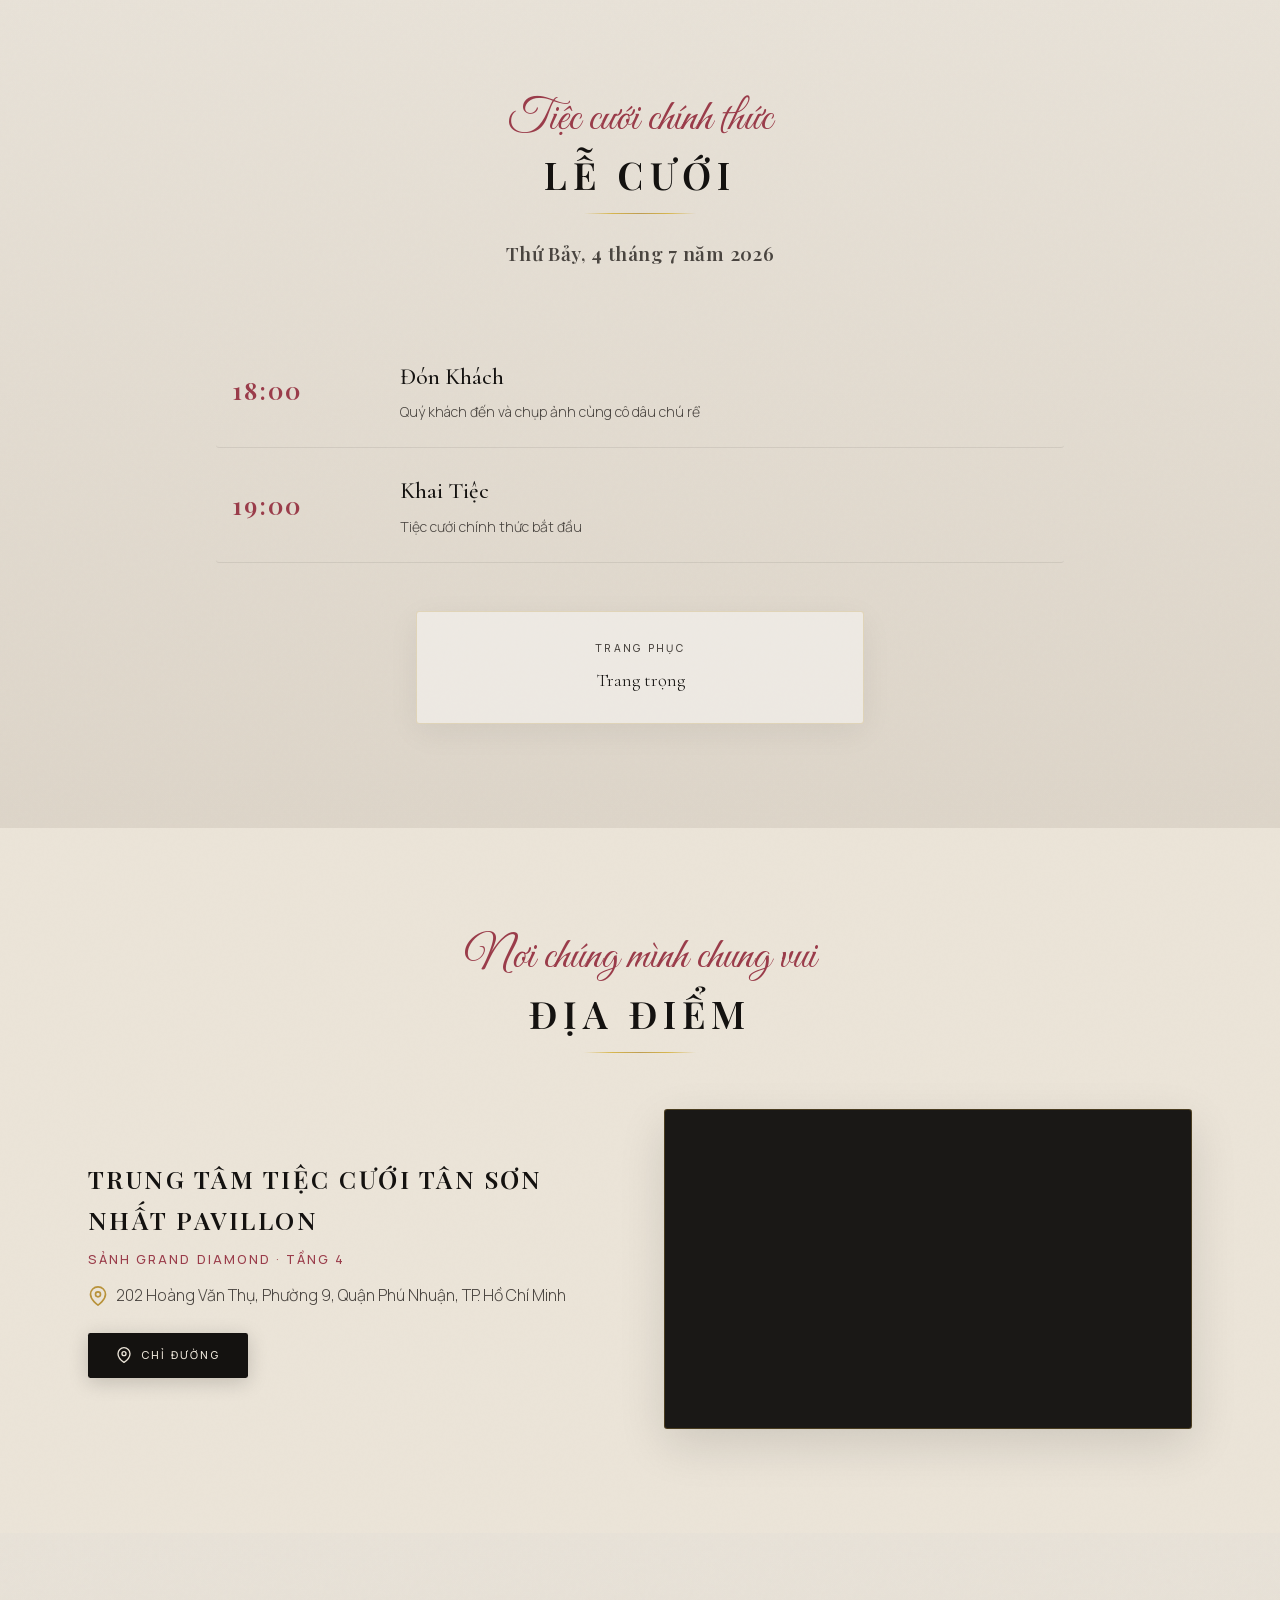
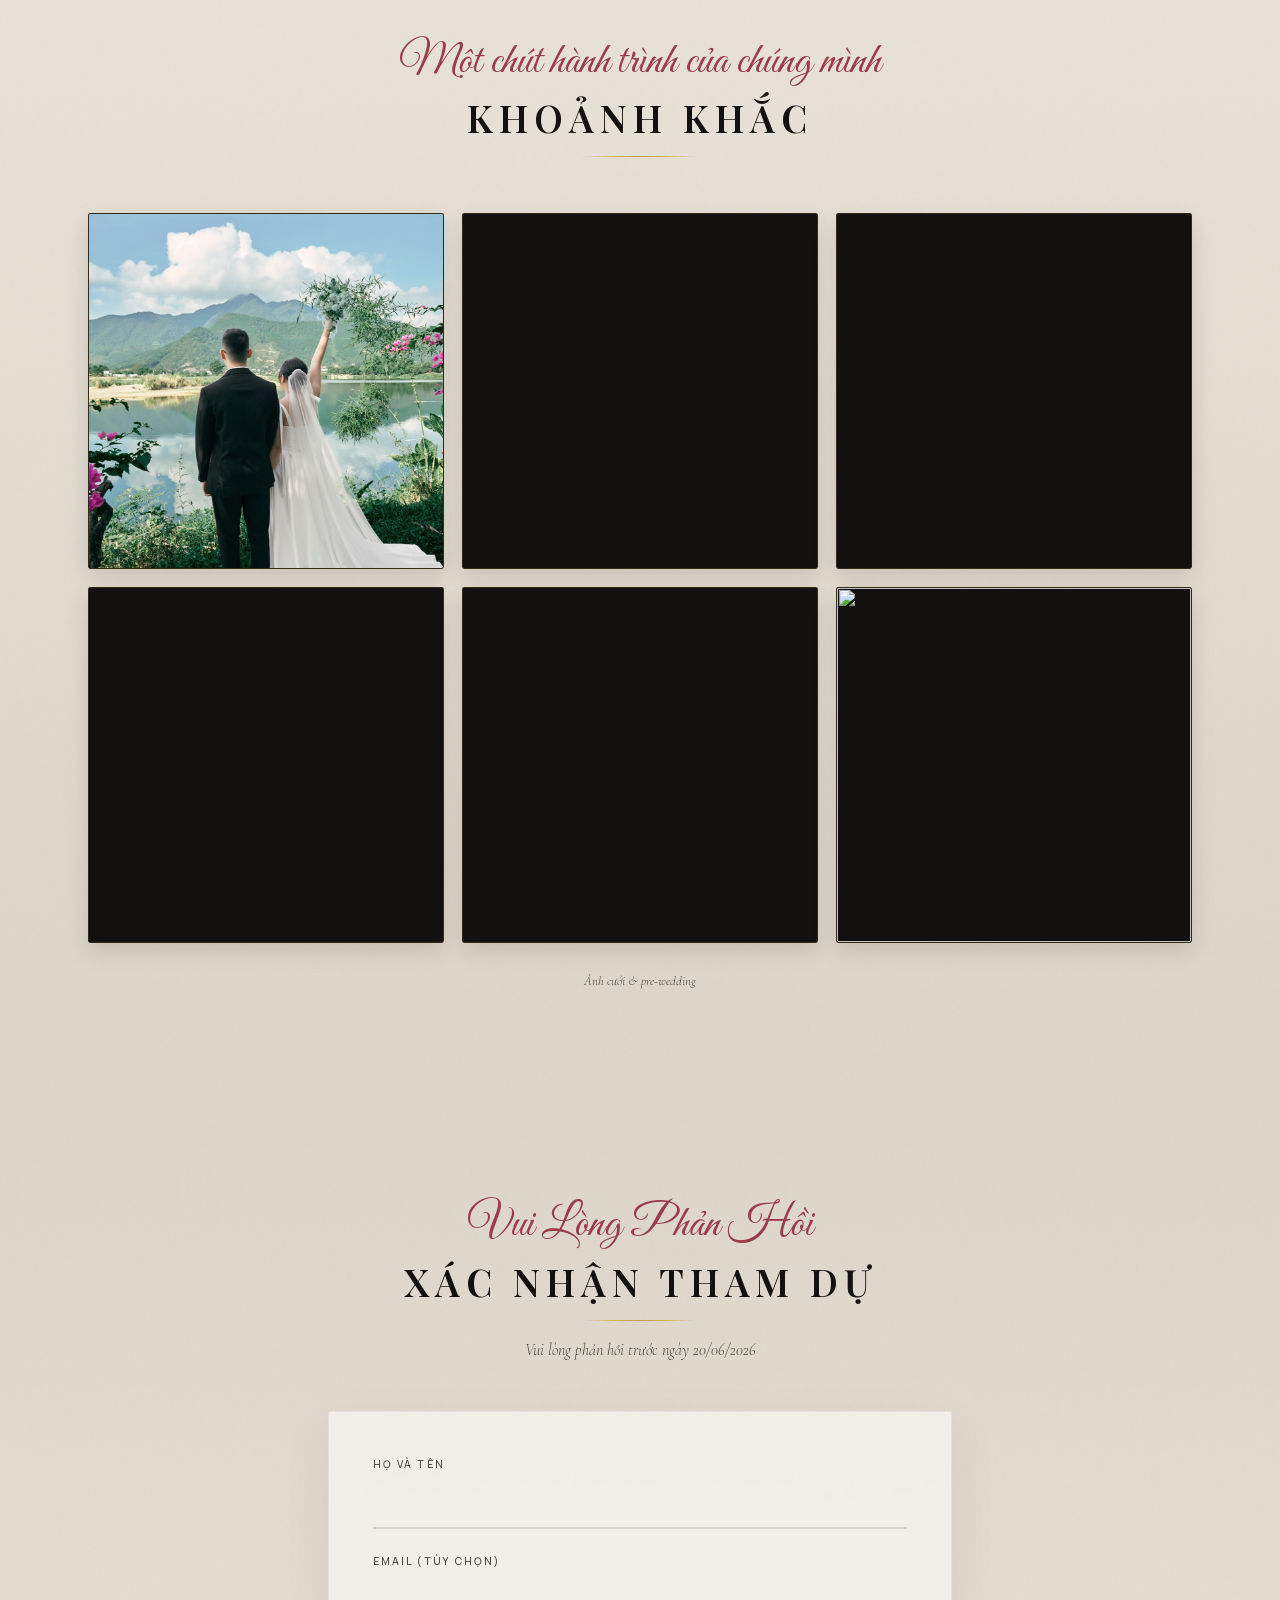
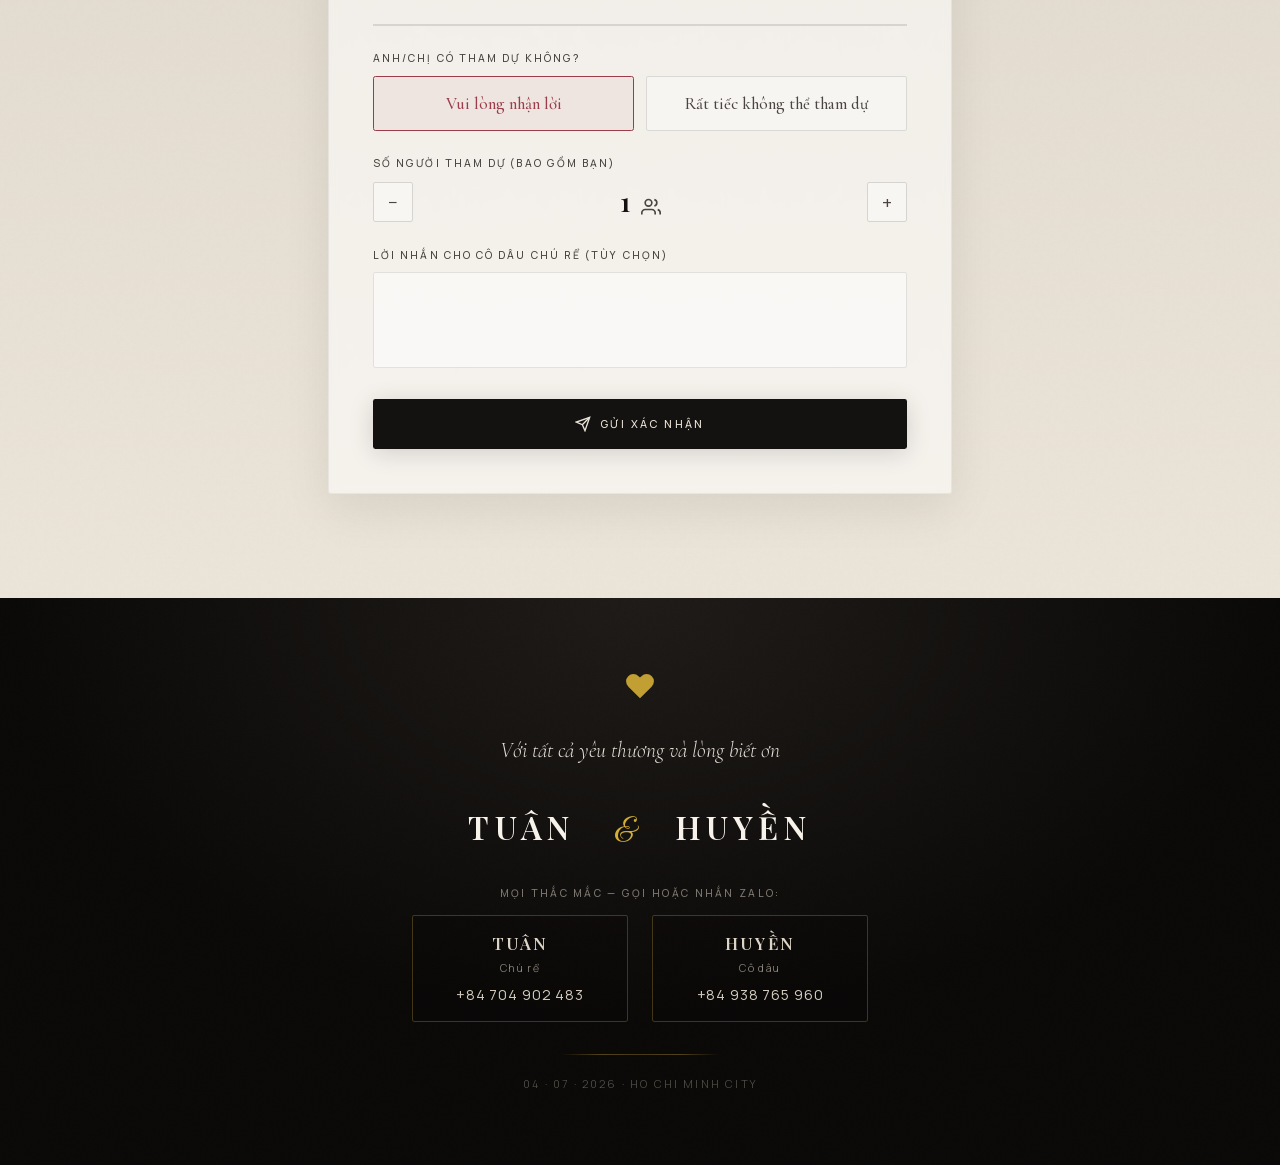
==== commit 5a1838a1: "updates" ====
--- a/index.html
+++ b/index.html
@@ -50,6 +50,7 @@
     @keyframes fadeIn { from { opacity: 0; } to { opacity: 1; } }
     @keyframes shimmer { 0%, 100% { opacity: 0.35; } 50% { opacity: 0.95; } }
     @keyframes heroTitles { from { opacity: 0; transform: translateY(24px); } to { opacity: 1; transform: translateY(0); } }
+    @keyframes countdownIn { from { opacity: 0; transform: translateX(-50%) translateY(-12px); } to { opacity: 1; transform: translateX(-50%) translateY(0); } }
     @keyframes bounceSlow { 0%, 100% { transform: translateY(0); } 50% { transform: translateY(6px); } }
     .fade-up { animation: fadeUp 1.1s cubic-bezier(0.22, 1, 0.36, 1) forwards; }
     .fade-in { animation: fadeIn 1.8s ease-out forwards; }
@@ -180,23 +181,17 @@
     }
     .hero-date { font-family: var(--font-display); font-size: 1.05rem; font-weight: 600; color: rgba(245, 240, 232, 0.9); margin-bottom: 0.45rem; letter-spacing: 0.32em; text-transform: uppercase; white-space: nowrap; animation: heroTitles 1.2s cubic-bezier(0.22, 1, 0.36, 1) 0.65s backwards; }
     .hero-city { font-family: var(--font-ui); font-size: 0.72rem; font-weight: 500; color: rgba(200, 192, 178, 0.85); letter-spacing: 0.28em; text-transform: uppercase; margin-bottom: 2.75rem; animation: heroTitles 1.2s cubic-bezier(0.22, 1, 0.36, 1) 0.75s backwards; }
-    .countdown { display: grid; grid-template-columns: repeat(4, minmax(0, 1fr)); gap: 0.5rem 0.35rem; max-width: 26rem; margin: 0 auto 2rem; padding: 1.25rem 0.75rem; border: 1px solid rgba(212, 175, 55, 0.22); background: rgba(10, 9, 8, 0.35); backdrop-filter: blur(6px); -webkit-backdrop-filter: blur(6px); border-radius: 0.25rem; animation: heroTitles 1.2s cubic-bezier(0.22, 1, 0.36, 1) 0.85s backwards; }
-    .cd-cell { display: flex; flex-direction: row; align-items: baseline; justify-content: center; gap: 0.3rem; min-width: 0; }
-    .cd-num { font-family: var(--font-display); font-size: 1.35rem; font-weight: 600; color: #f7f2ea; line-height: 1; letter-spacing: 0.04em; flex-shrink: 0; }
-    .cd-label { font-family: var(--font-ui); font-size: 0.54rem; font-weight: 500; text-transform: uppercase; letter-spacing: 0.1em; color: rgba(192, 184, 170, 0.8); white-space: nowrap; }
-
-    @media (max-width: 400px) {
-      .countdown { padding: 1.1rem 0.4rem; gap: 0.4rem 0.2rem; }
-      .cd-cell { gap: 0.2rem; }
-      .cd-num { font-size: 1.1rem; }
-      .cd-label { font-size: 0.48rem; letter-spacing: 0.06em; }
-    }
+    .countdown { position: absolute; top: 5.25rem; left: 50%; transform: translateX(-50%); z-index: 11; display: flex; align-items: baseline; justify-content: center; gap: 1rem; padding: 0.5rem 0.9rem; background: rgba(10, 9, 8, 0.35); backdrop-filter: blur(6px); -webkit-backdrop-filter: blur(6px); border: 1px solid rgba(212, 175, 55, 0.22); border-radius: 999px; animation: countdownIn 1.2s cubic-bezier(0.22, 1, 0.36, 1) 0.85s backwards; white-space: nowrap; }
+    .cd-cell { display: inline-flex; align-items: baseline; gap: 0.25rem; }
+    .cd-num { font-family: var(--font-display); font-size: 0.95rem; font-weight: 600; color: #f7f2ea; line-height: 1; letter-spacing: 0.04em; }
+    .cd-label { font-family: var(--font-ui); font-size: 0.55rem; font-weight: 500; text-transform: uppercase; letter-spacing: 0.12em; color: rgba(210, 202, 188, 0.85); }
+
     @media (min-width: 768px) {
       .hero-together { font-size: 1.2rem; }
       .hero-invite { font-size: 1.1rem; max-width: 42rem; }
       .hero-date { font-size: 1.15rem; letter-spacing: 0.36em; }
-      .countdown { gap: 0.85rem 1rem; padding: 1.5rem 1.25rem; max-width: 30rem; }
-      .cd-num { font-size: 2.1rem; }
+      .countdown { top: 5.75rem; gap: 1.5rem; padding: 0.6rem 1.25rem; }
+      .cd-num { font-size: 1.1rem; }
       .cd-label { font-size: 0.62rem; letter-spacing: 0.14em; }
       .scroll-hint { bottom: max(1.75rem, calc(env(safe-area-inset-bottom, 0px) + 1rem)); }
     }
@@ -450,24 +445,24 @@
 
     <p class="hero-date">04 · 07 · 2026</p>
     <p class="hero-city">Ho Chi Minh City</p>
-
-    <div class="countdown">
-      <div class="cd-cell">
-        <div id="cd-days" class="cd-num">00</div>
-        <div class="cd-label cd-translate" data-key="days">Days</div>
-      </div>
-      <div class="cd-cell">
-        <div id="cd-hours" class="cd-num">00</div>
-        <div class="cd-label cd-translate" data-key="hours">Hours</div>
-      </div>
-      <div class="cd-cell">
-        <div id="cd-mins" class="cd-num">00</div>
-        <div class="cd-label cd-translate" data-key="minutes">Minutes</div>
-      </div>
-      <div class="cd-cell">
-        <div id="cd-secs" class="cd-num">00</div>
-        <div class="cd-label cd-translate" data-key="seconds">Seconds</div>
-      </div>
+  </div>
+
+  <div class="countdown">
+    <div class="cd-cell">
+      <div id="cd-days" class="cd-num">00</div>
+      <div class="cd-label cd-translate" data-key="days">Days</div>
+    </div>
+    <div class="cd-cell">
+      <div id="cd-hours" class="cd-num">00</div>
+      <div class="cd-label cd-translate" data-key="hours">Hours</div>
+    </div>
+    <div class="cd-cell">
+      <div id="cd-mins" class="cd-num">00</div>
+      <div class="cd-label cd-translate" data-key="minutes">Minutes</div>
+    </div>
+    <div class="cd-cell">
+      <div id="cd-secs" class="cd-num">00</div>
+      <div class="cd-label cd-translate" data-key="seconds">Seconds</div>
     </div>
   </div>
 
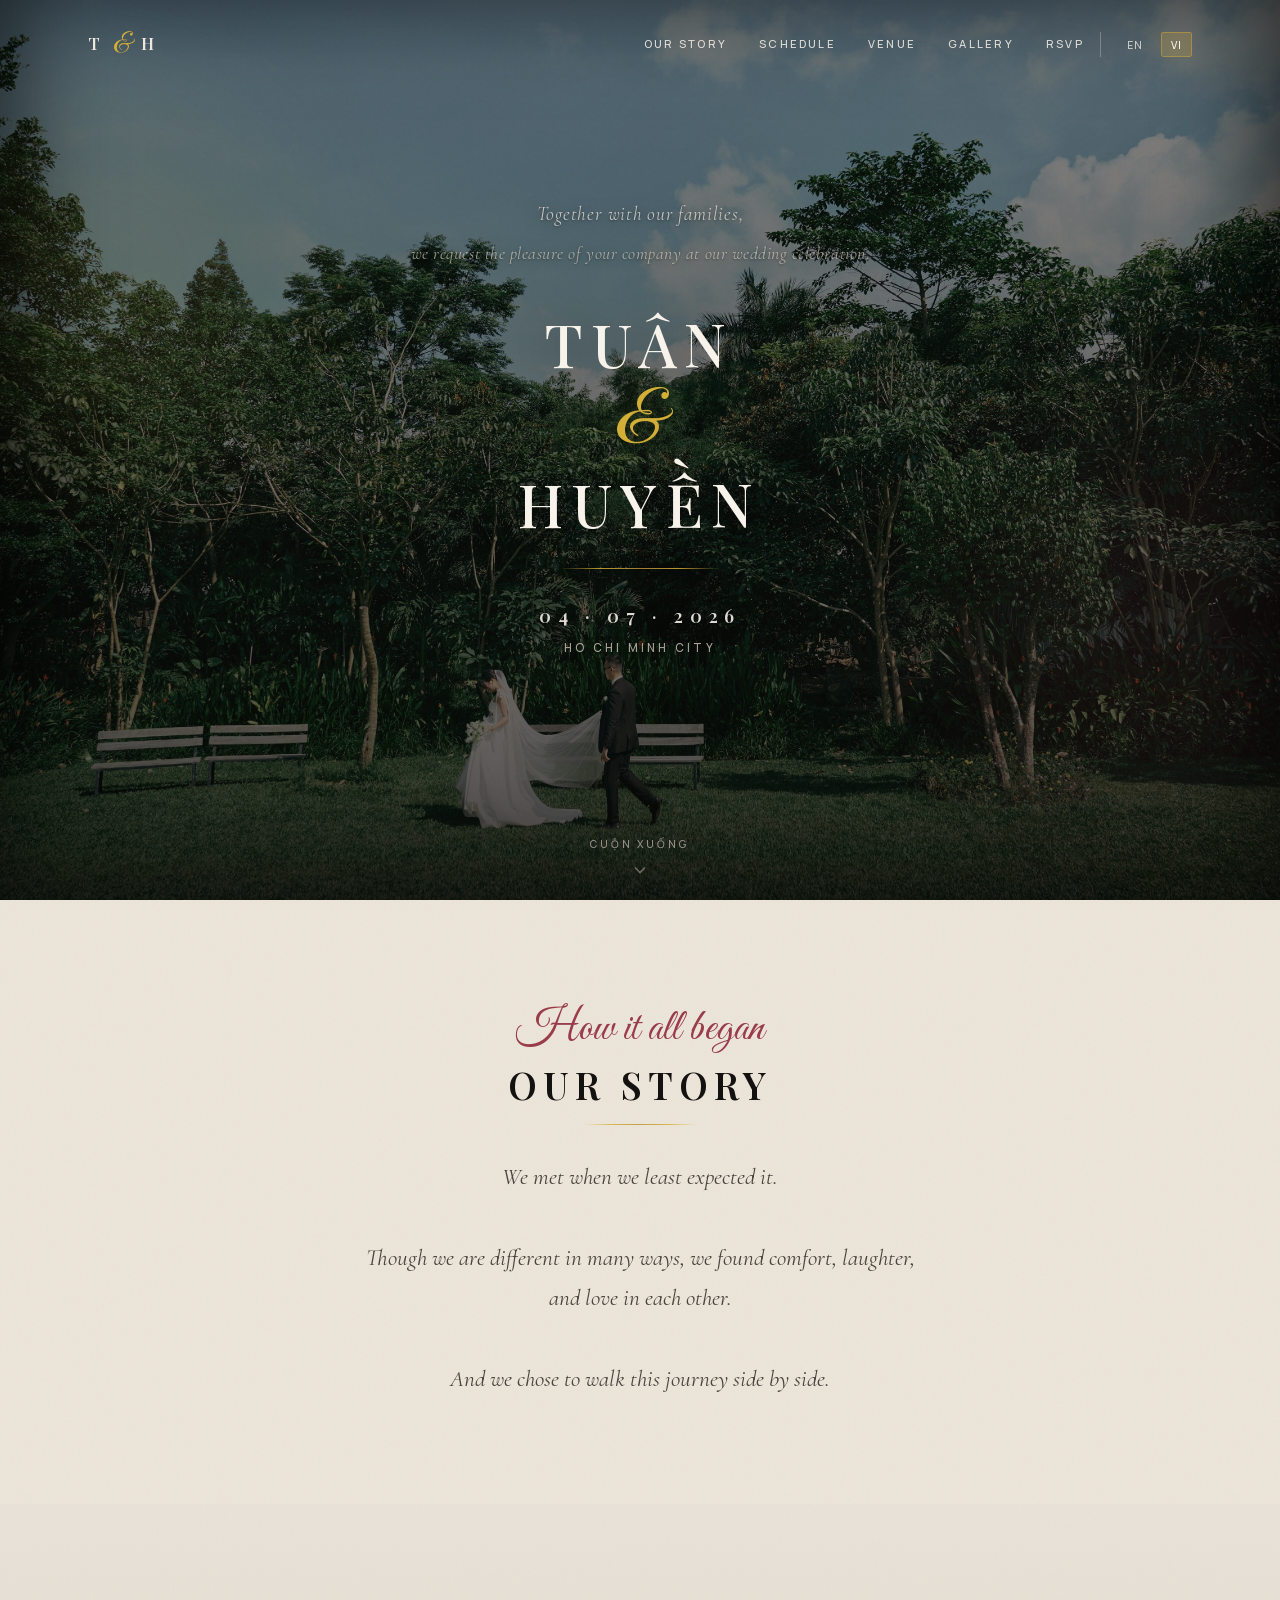
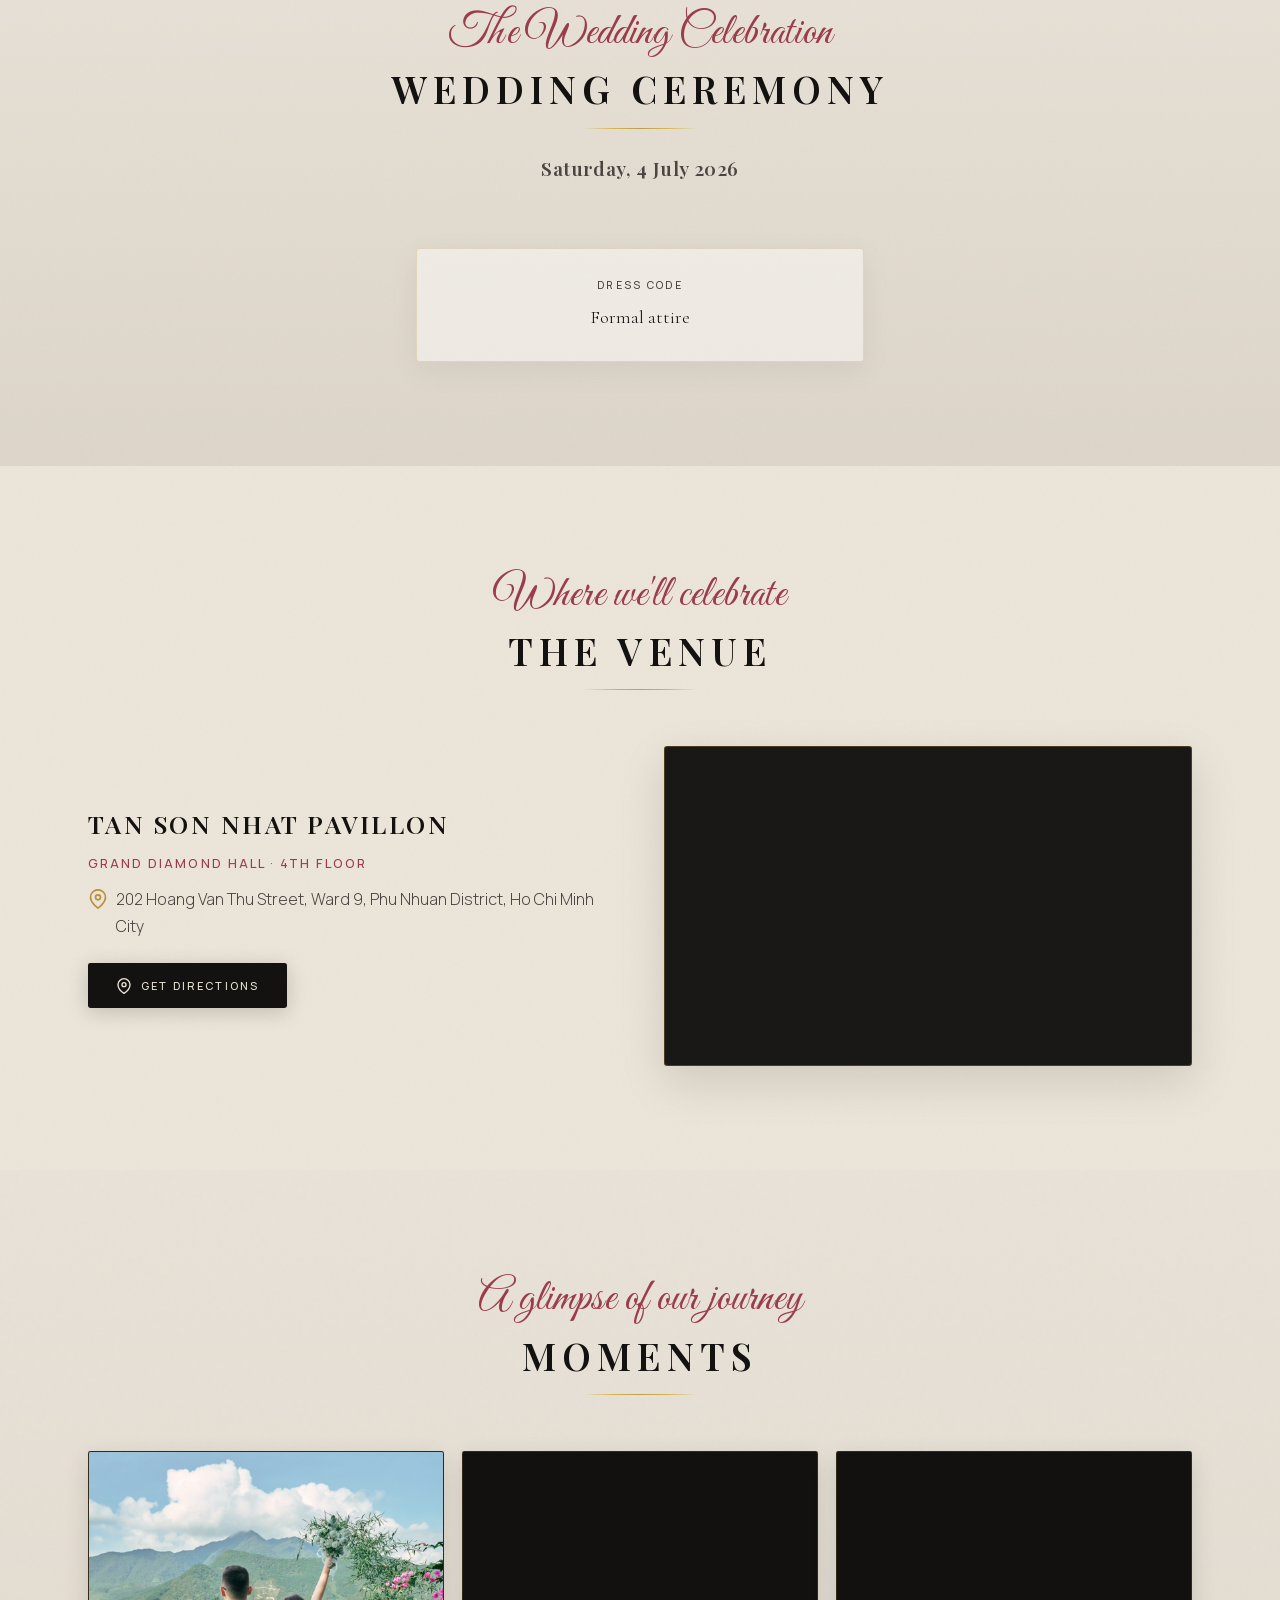
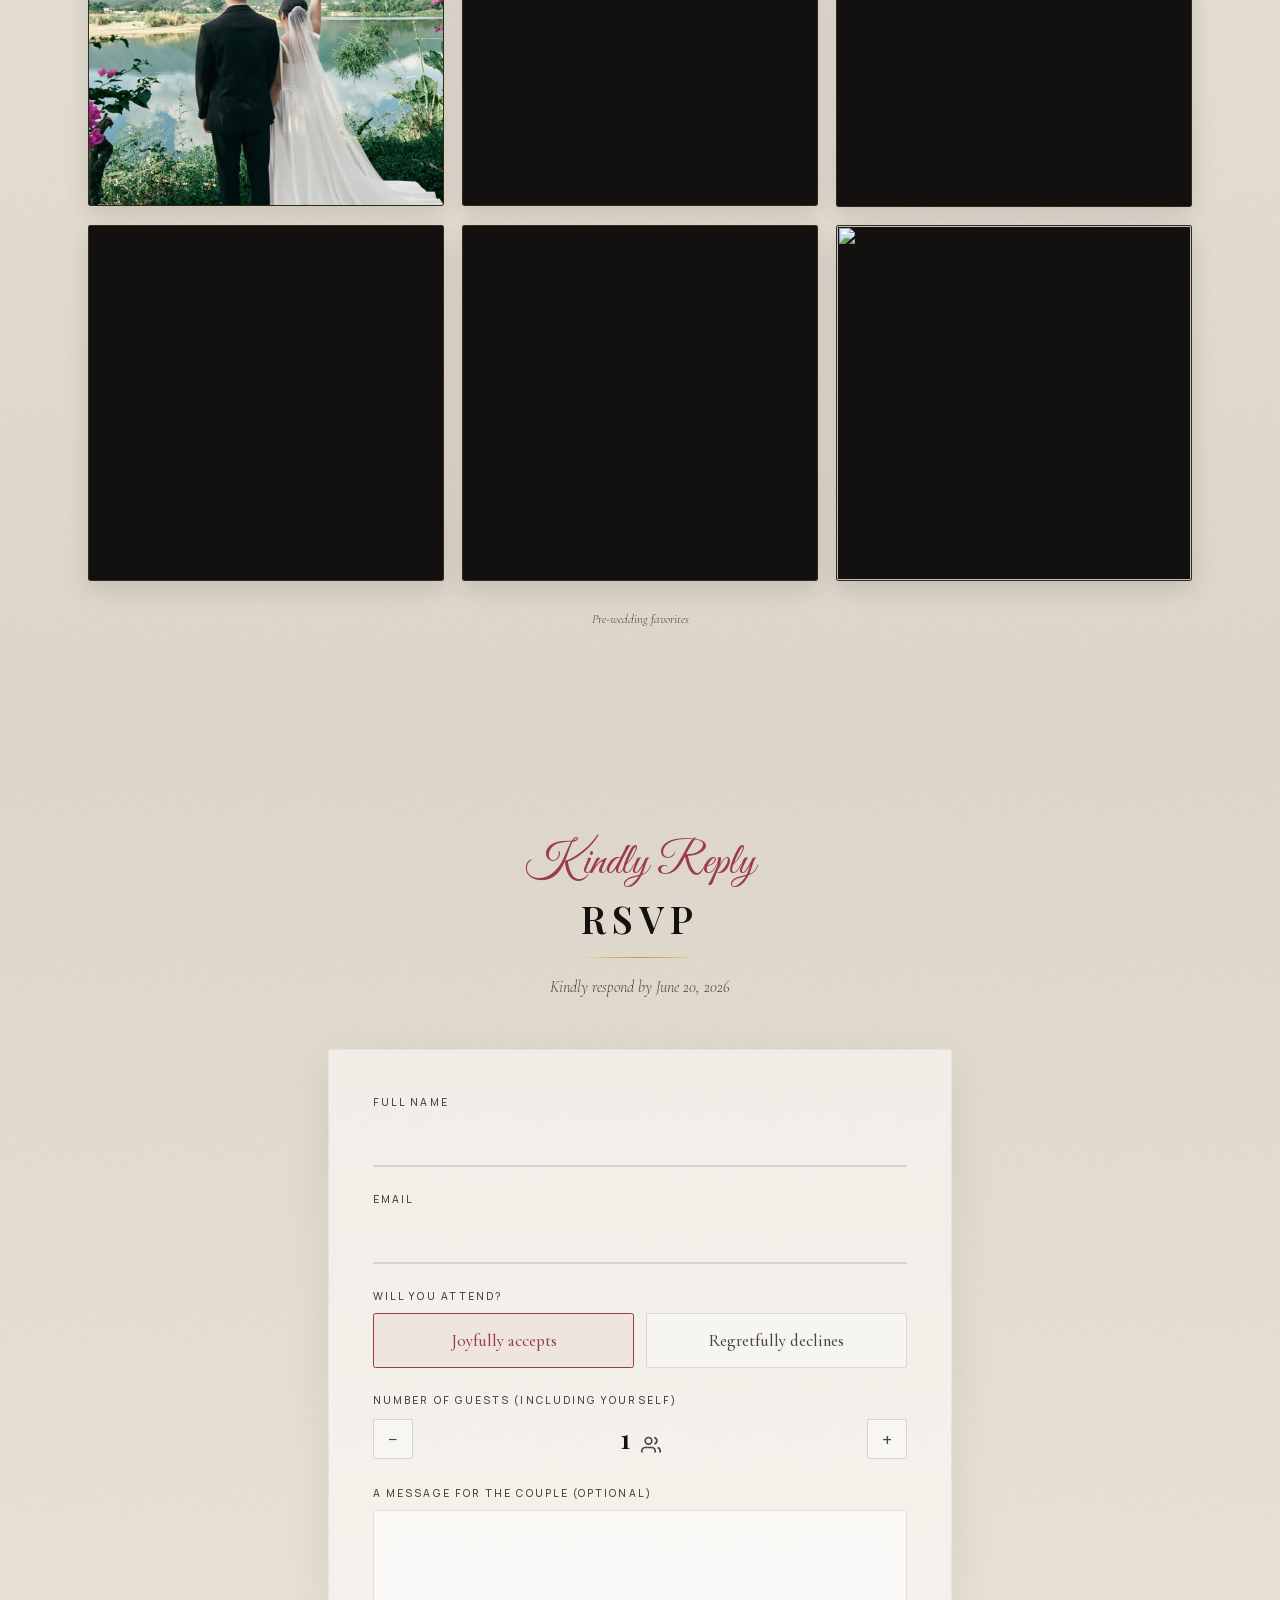
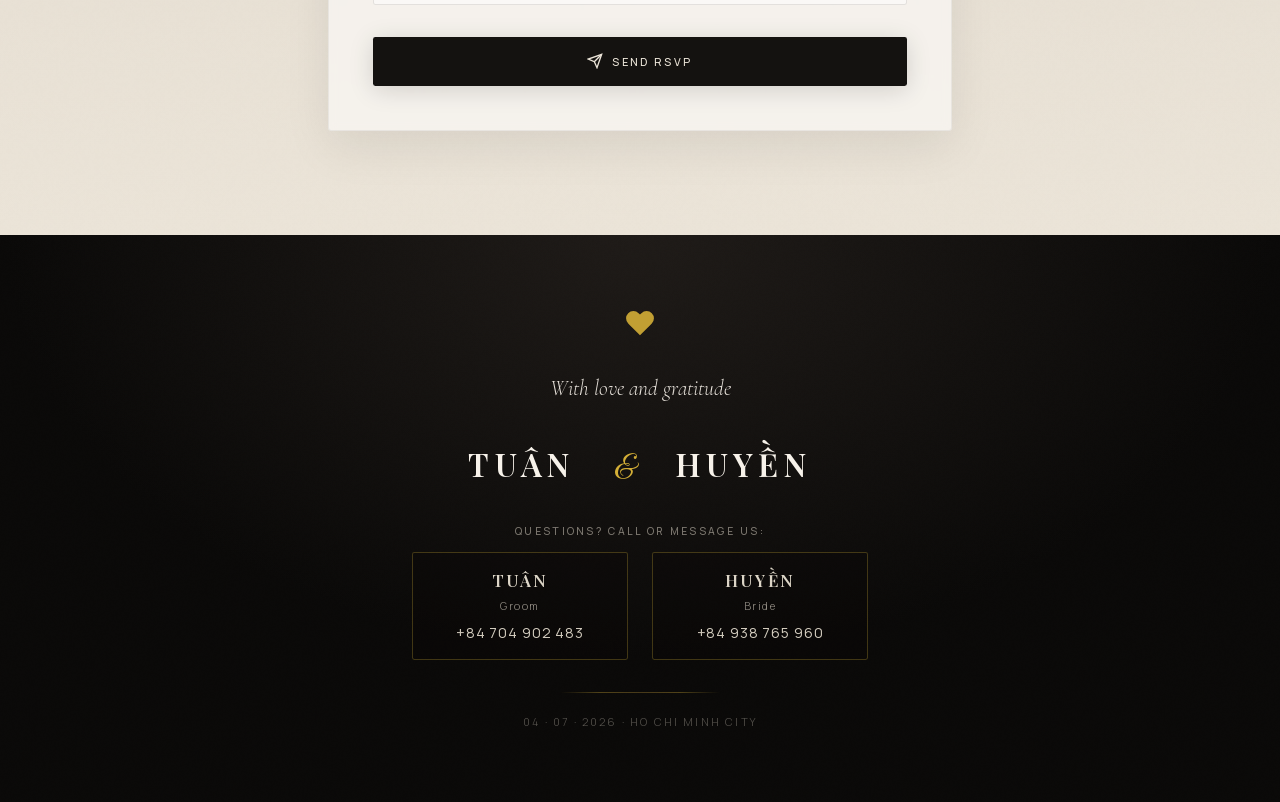
==== commit f8a9833e: "updates" ====
--- a/index.html
+++ b/index.html
@@ -447,24 +447,6 @@
     <p class="hero-city">Ho Chi Minh City</p>
   </div>
 
-  <div class="countdown">
-    <div class="cd-cell">
-      <div id="cd-days" class="cd-num">00</div>
-      <div class="cd-label cd-translate" data-key="days">Days</div>
-    </div>
-    <div class="cd-cell">
-      <div id="cd-hours" class="cd-num">00</div>
-      <div class="cd-label cd-translate" data-key="hours">Hours</div>
-    </div>
-    <div class="cd-cell">
-      <div id="cd-mins" class="cd-num">00</div>
-      <div class="cd-label cd-translate" data-key="minutes">Minutes</div>
-    </div>
-    <div class="cd-cell">
-      <div id="cd-secs" class="cd-num">00</div>
-      <div class="cd-label cd-translate" data-key="seconds">Seconds</div>
-    </div>
-  </div>
 
   <div class="scroll-hint" aria-hidden="true">
     <p id="hero-scroll" class="scroll-hint-label">Cuộn xuống</p>
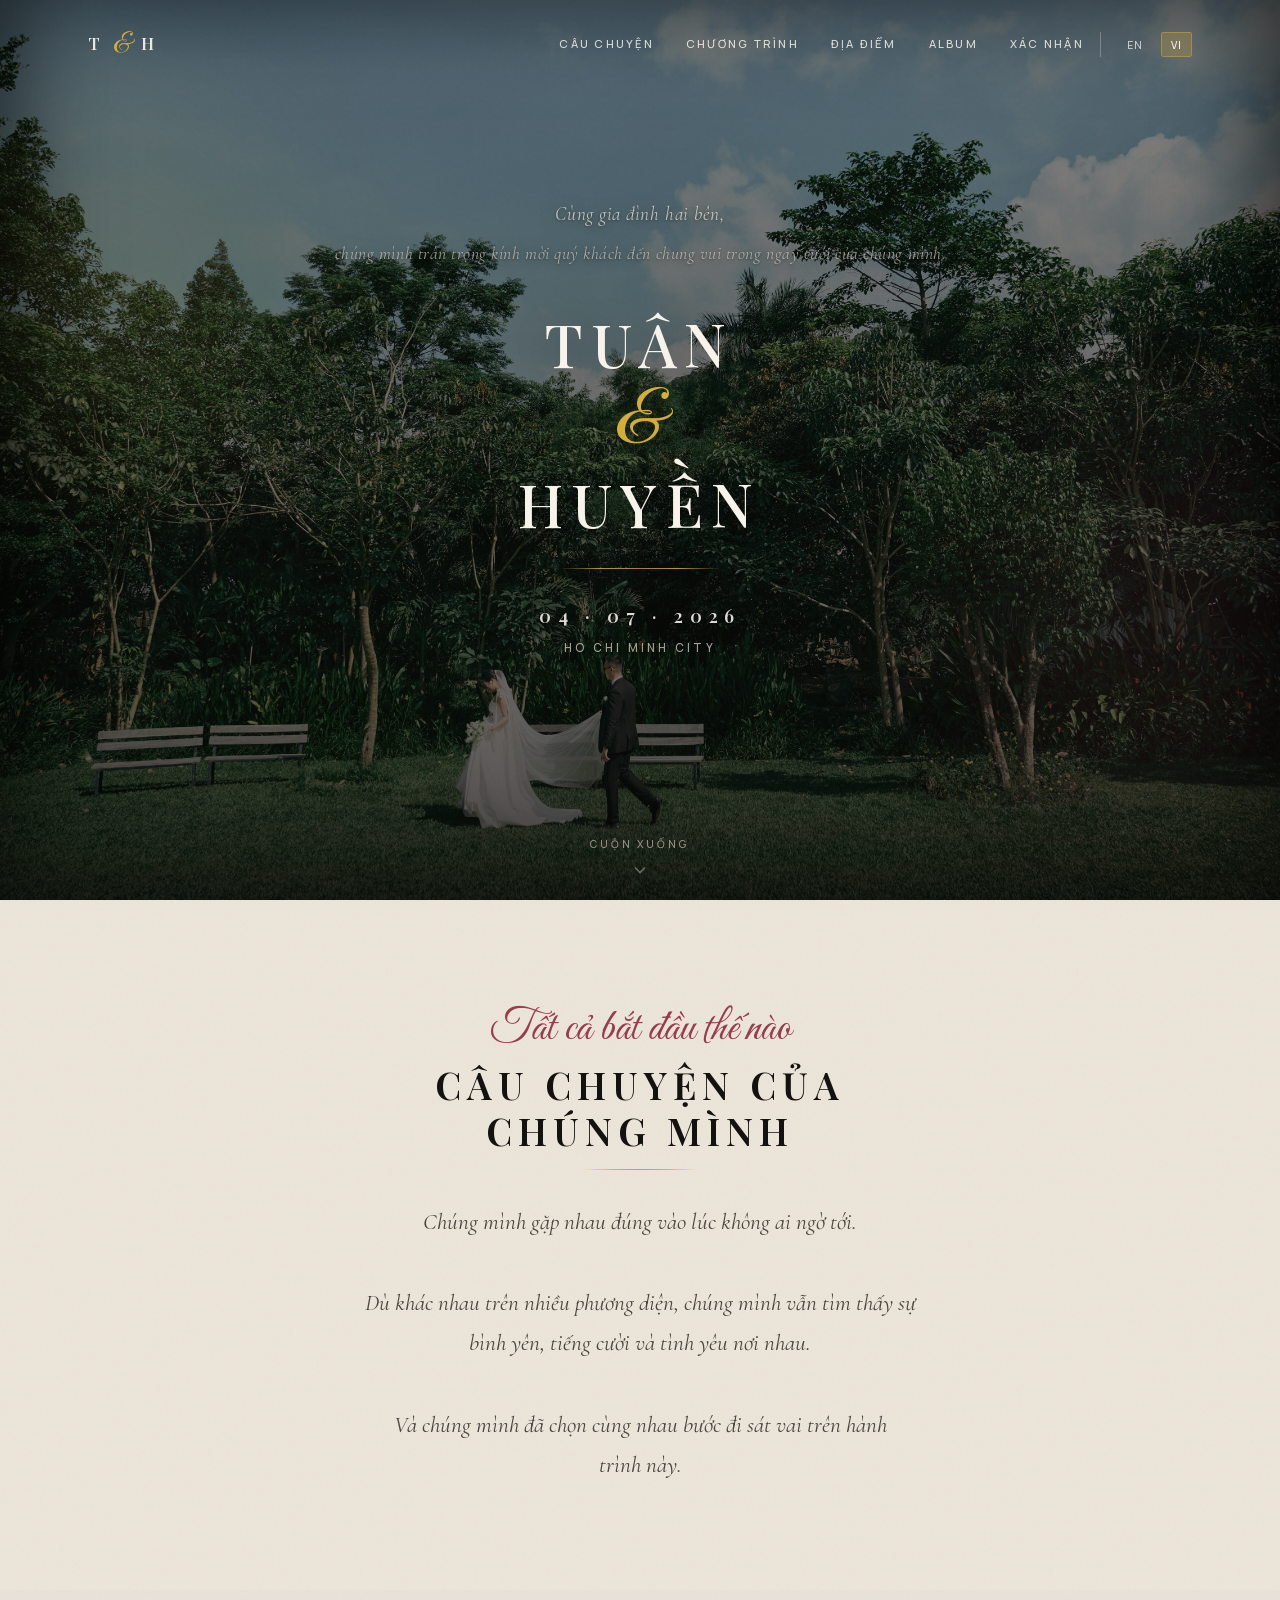
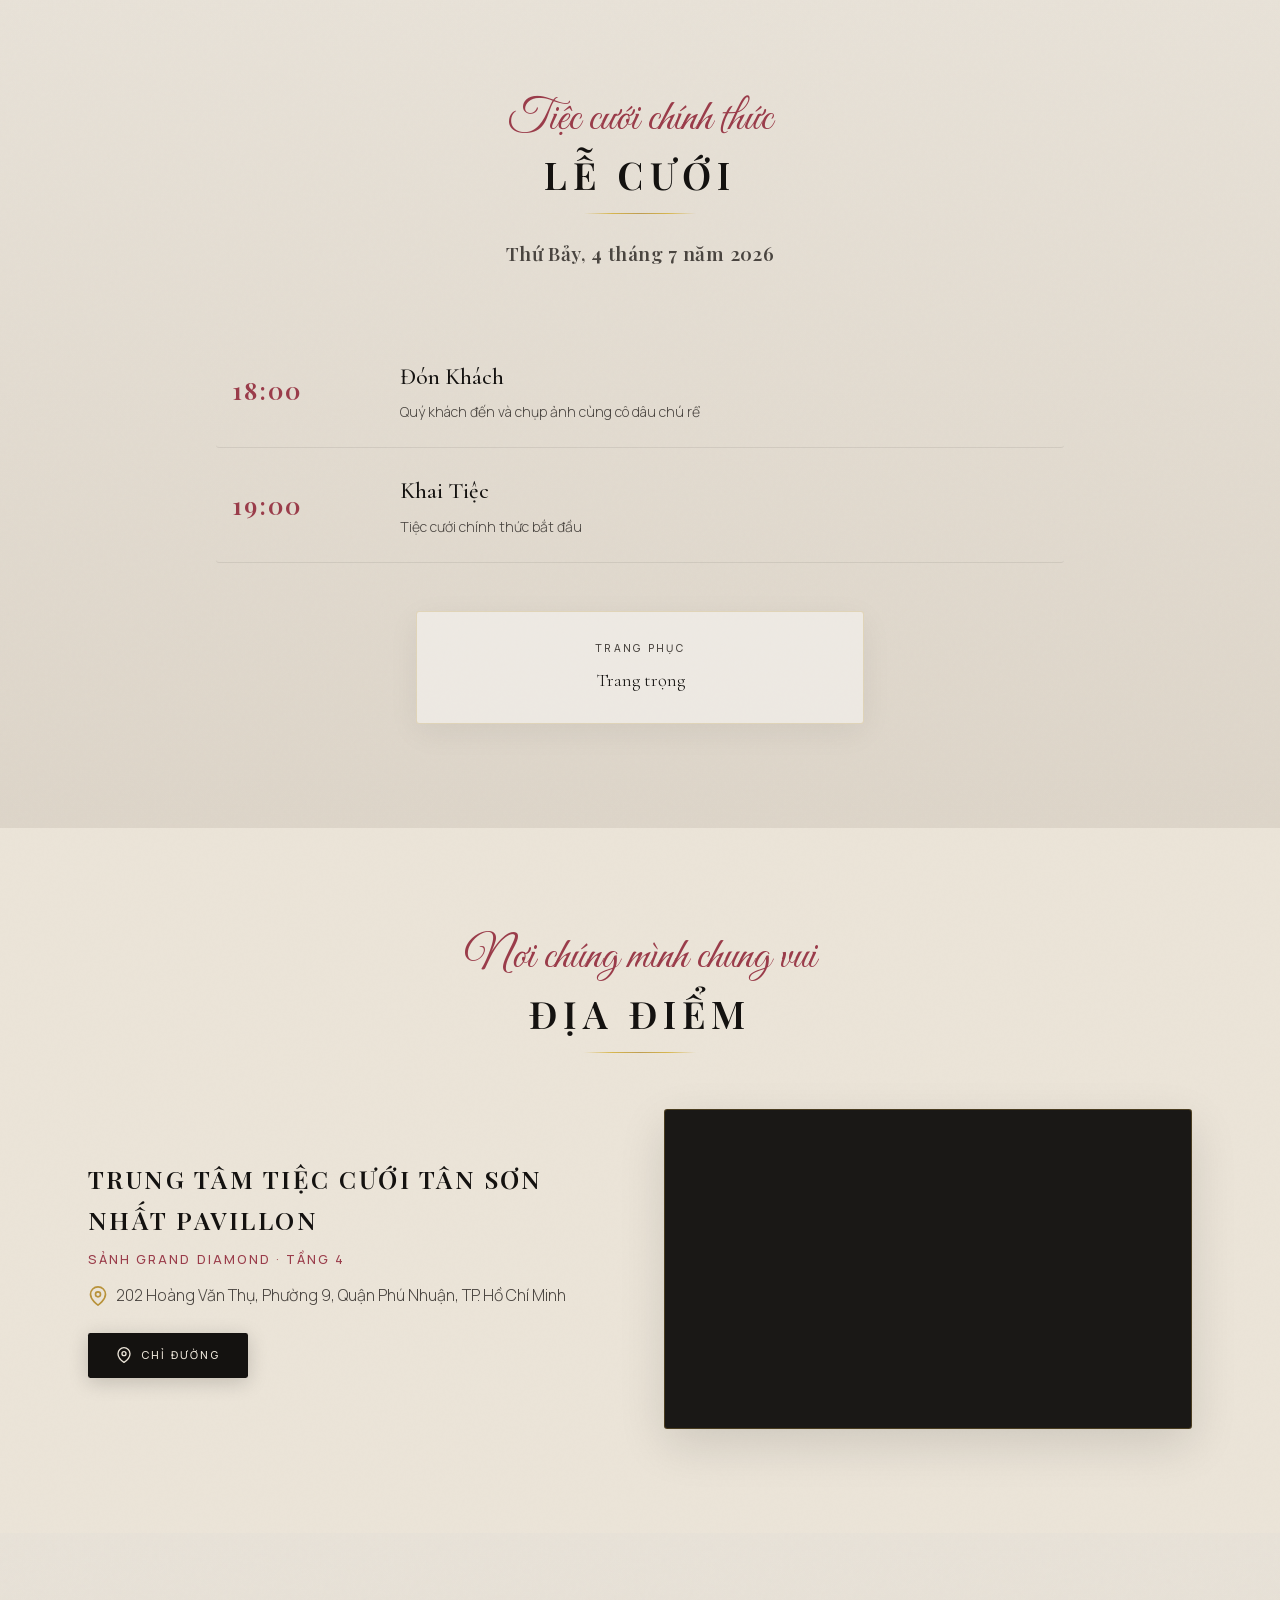
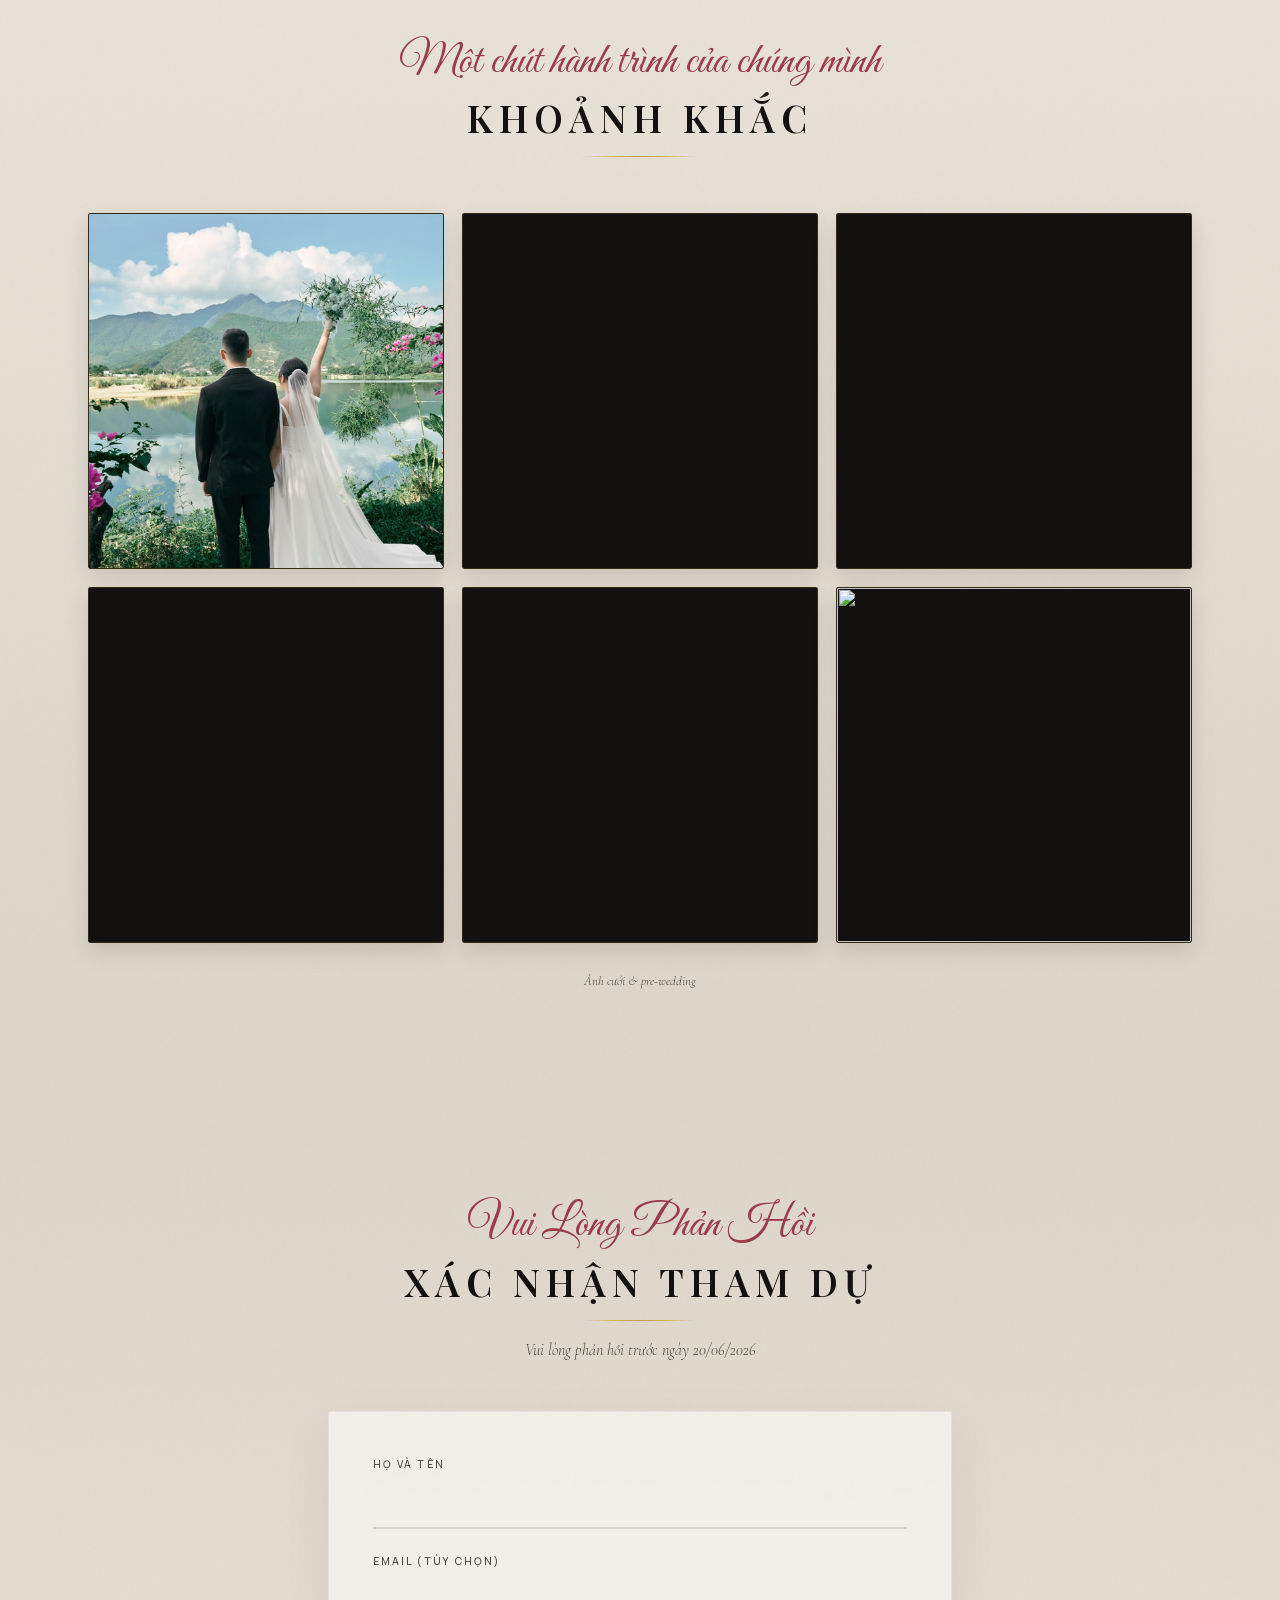
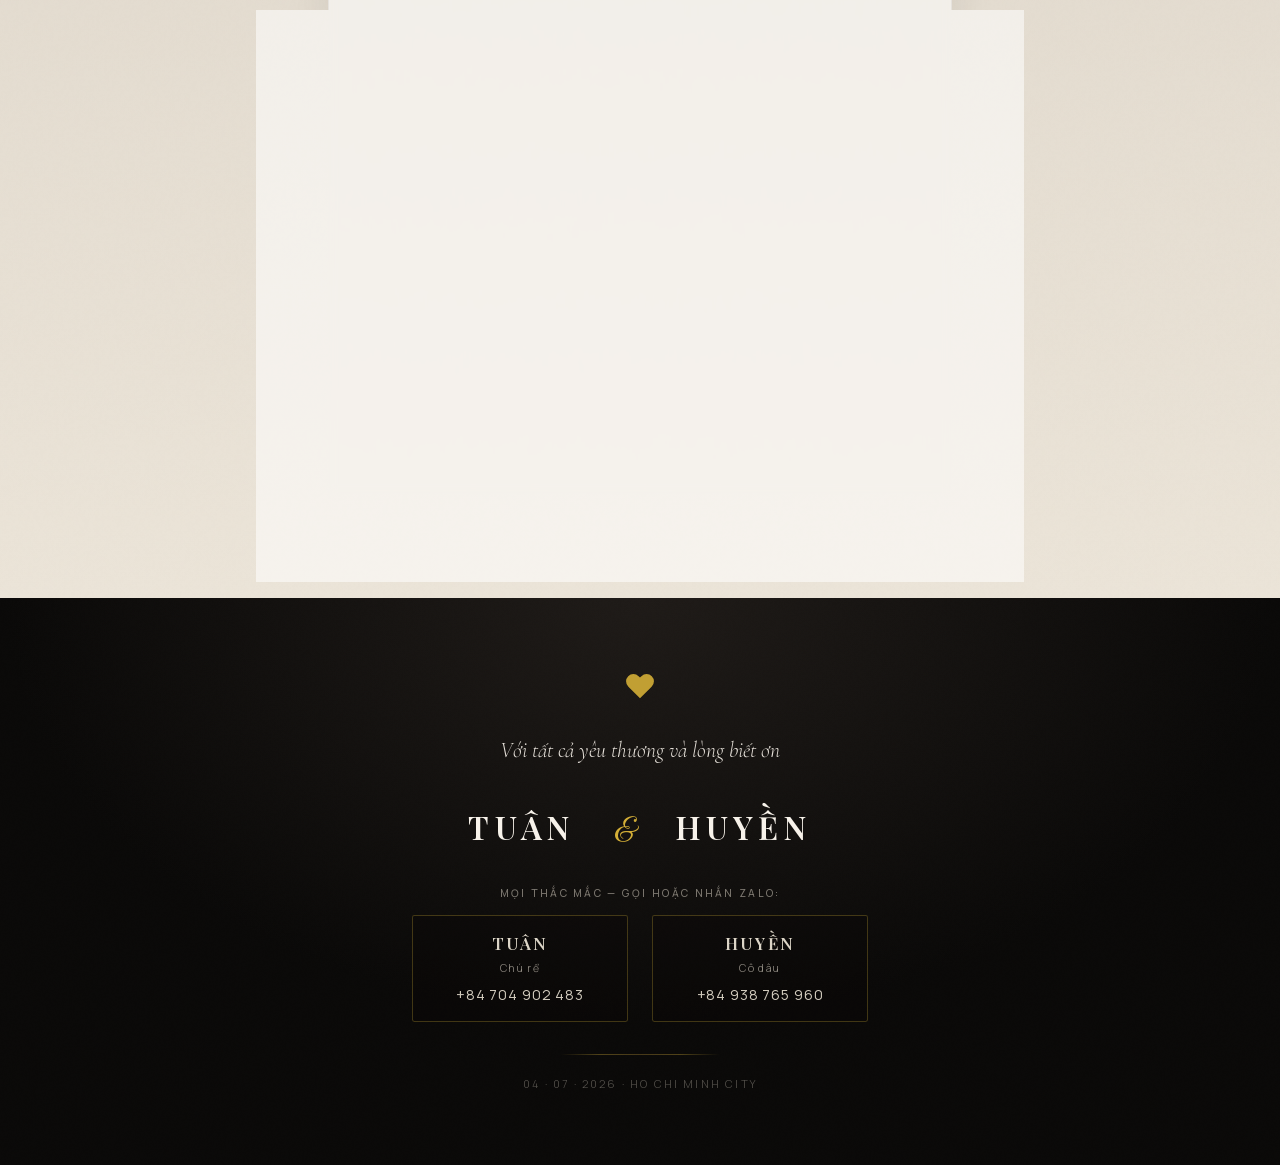
==== commit 9c7830cc: "updates" ====
--- a/index.html
+++ b/index.html
@@ -919,21 +919,6 @@
     navbar.classList.toggle('scrolled', window.scrollY > 50);
   });
 
-  // ===== Countdown =====
-  function tick() {
-    const diff = WEDDING_DATE.getTime() - Date.now();
-    if (diff <= 0) {
-      ['cd-days','cd-hours','cd-mins','cd-secs'].forEach(id => document.getElementById(id).textContent = '00');
-      return;
-    }
-    document.getElementById('cd-days').textContent = String(Math.floor(diff / 86400000)).padStart(2, '0');
-    document.getElementById('cd-hours').textContent = String(Math.floor((diff / 3600000) % 24)).padStart(2, '0');
-    document.getElementById('cd-mins').textContent = String(Math.floor((diff / 60000) % 60)).padStart(2, '0');
-    document.getElementById('cd-secs').textContent = String(Math.floor((diff / 1000) % 60)).padStart(2, '0');
-  }
-  tick();
-  setInterval(tick, 1000);
-
   // ===== RSVP attending toggle =====
   const btnYes = document.getElementById('btn-yes');
   const btnNo = document.getElementById('btn-no');
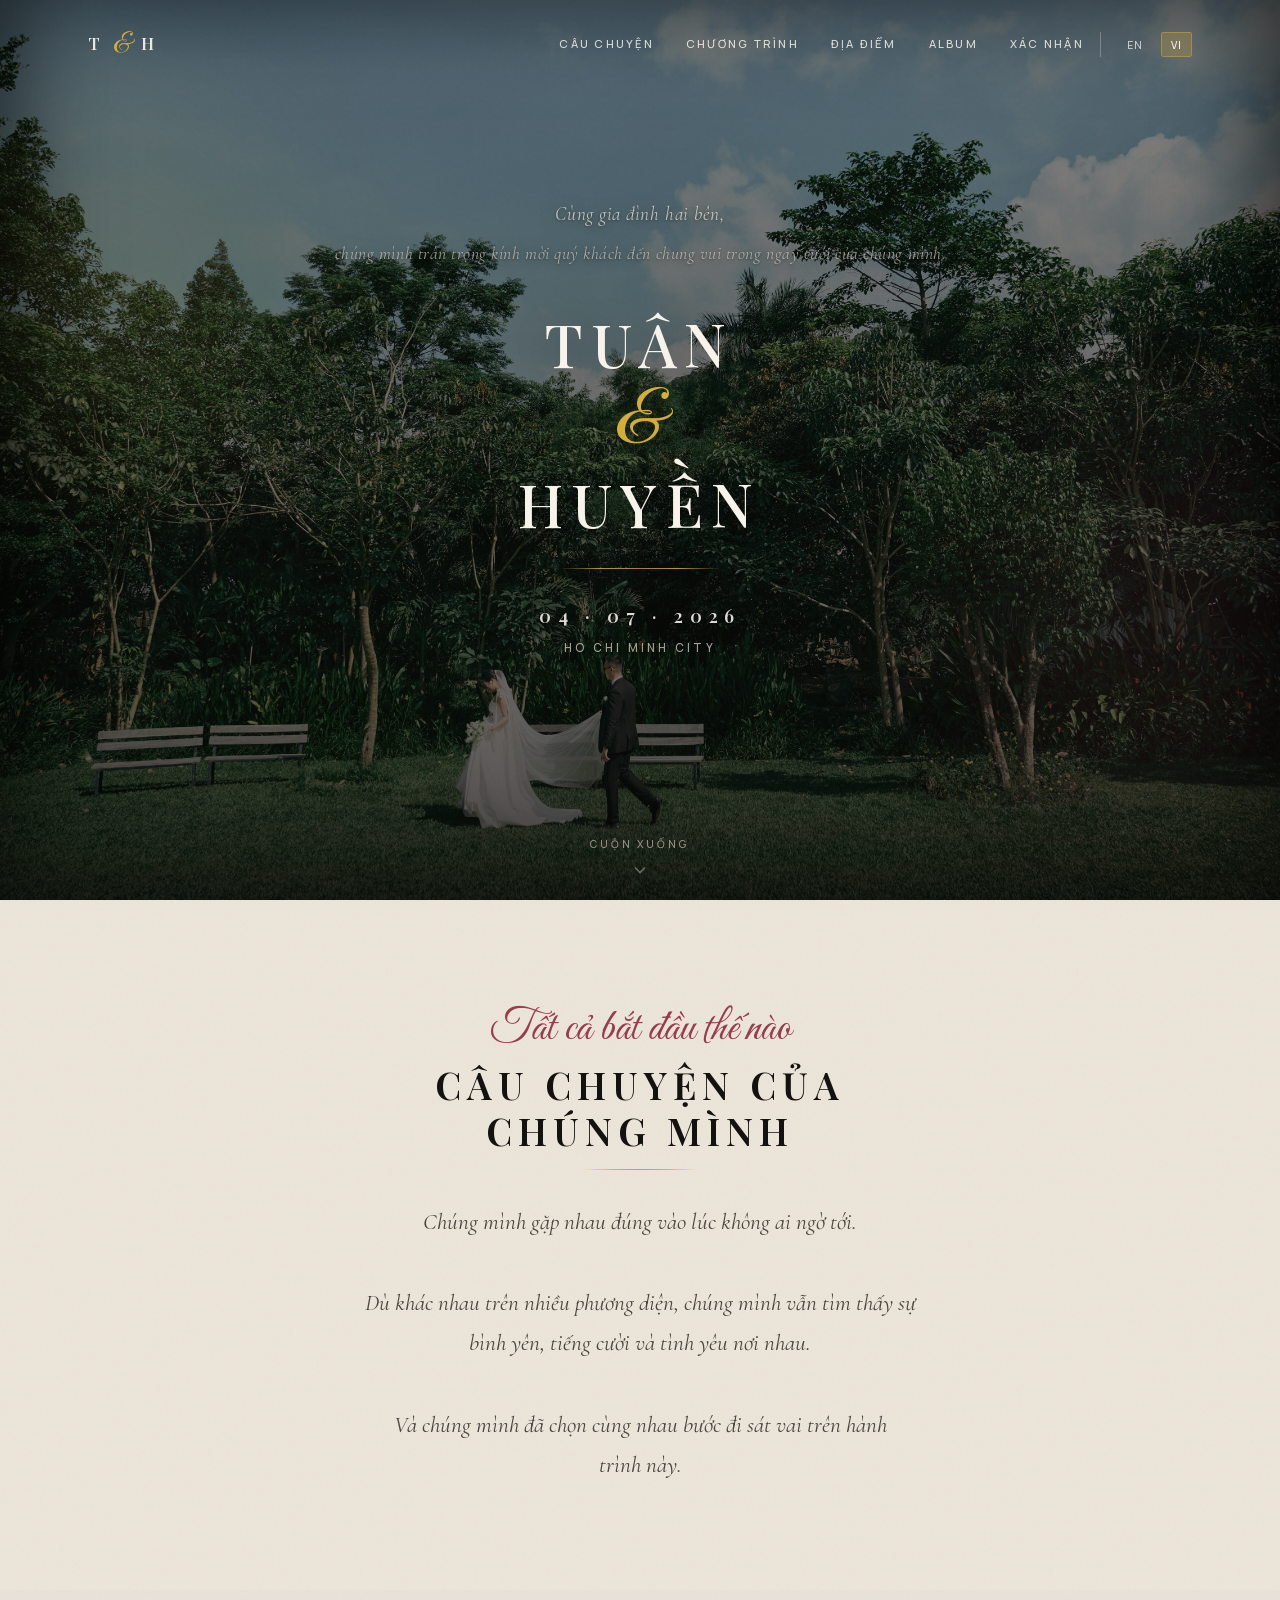
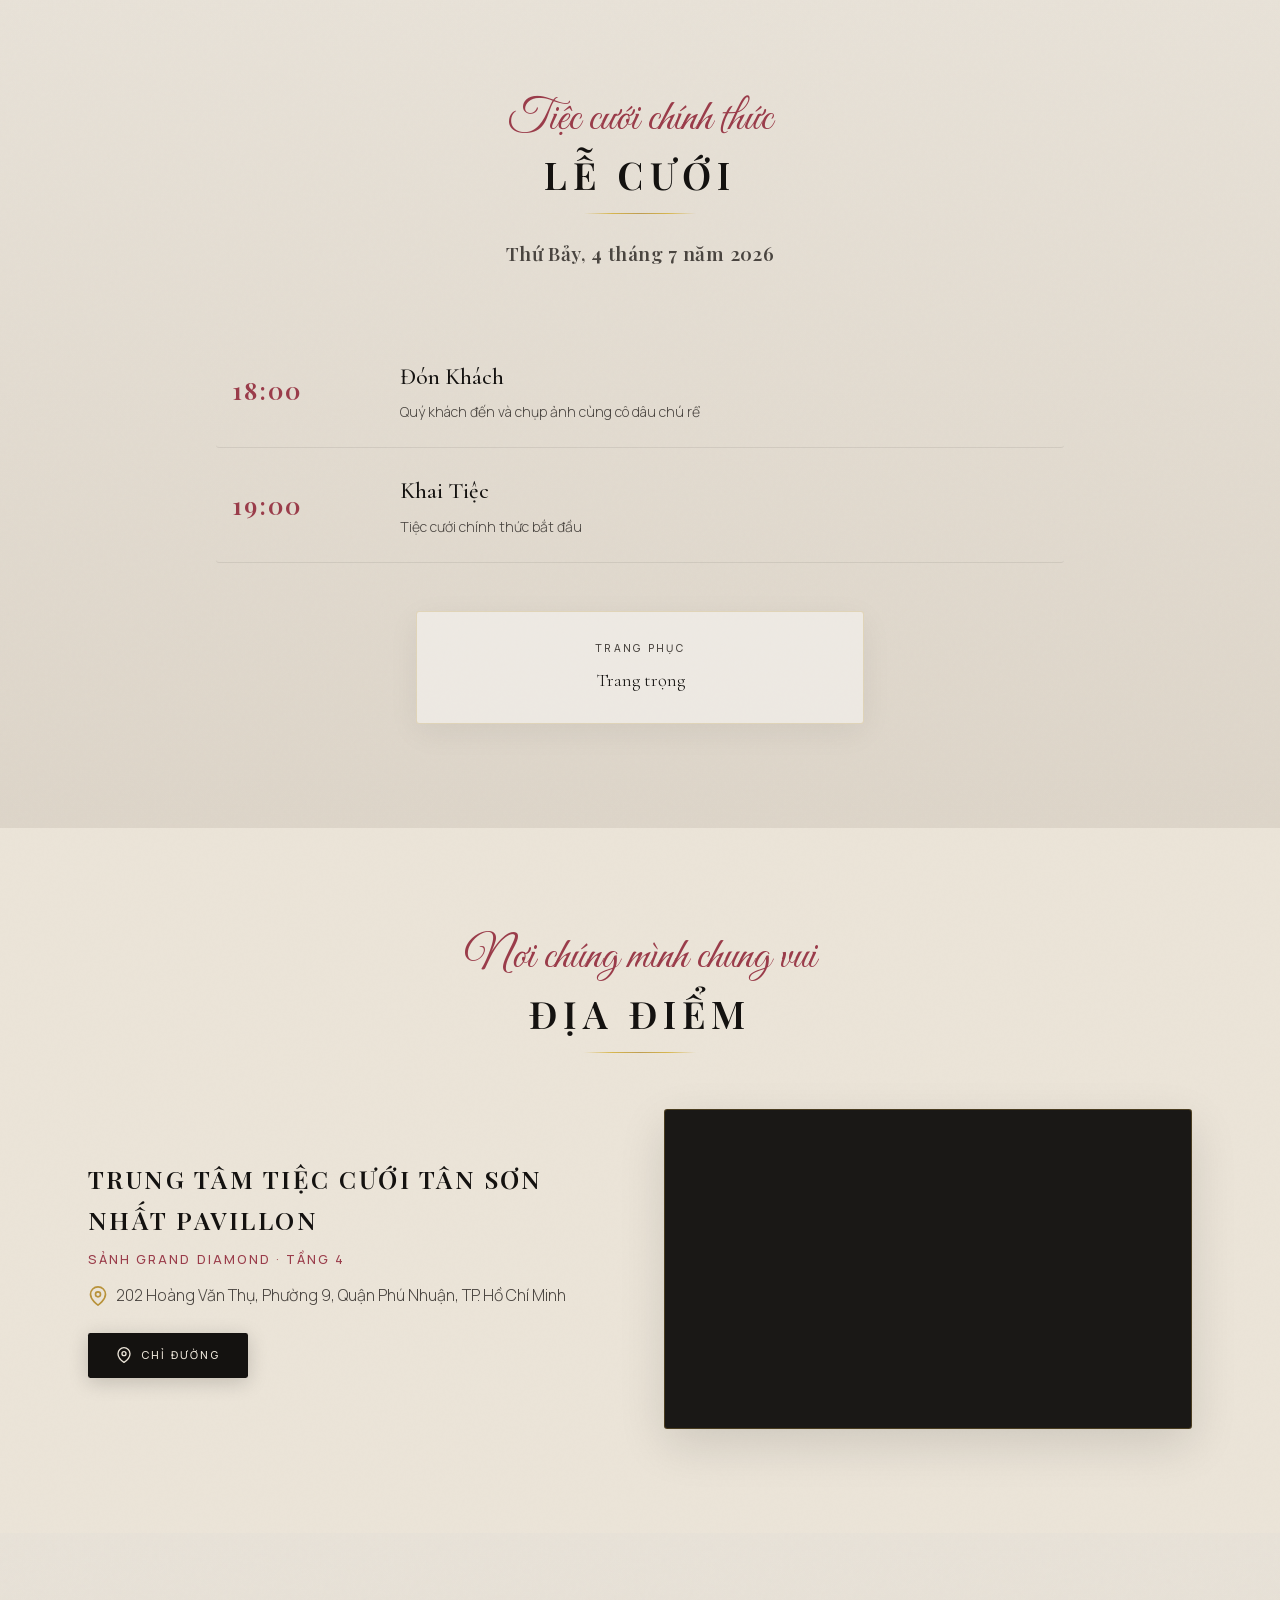
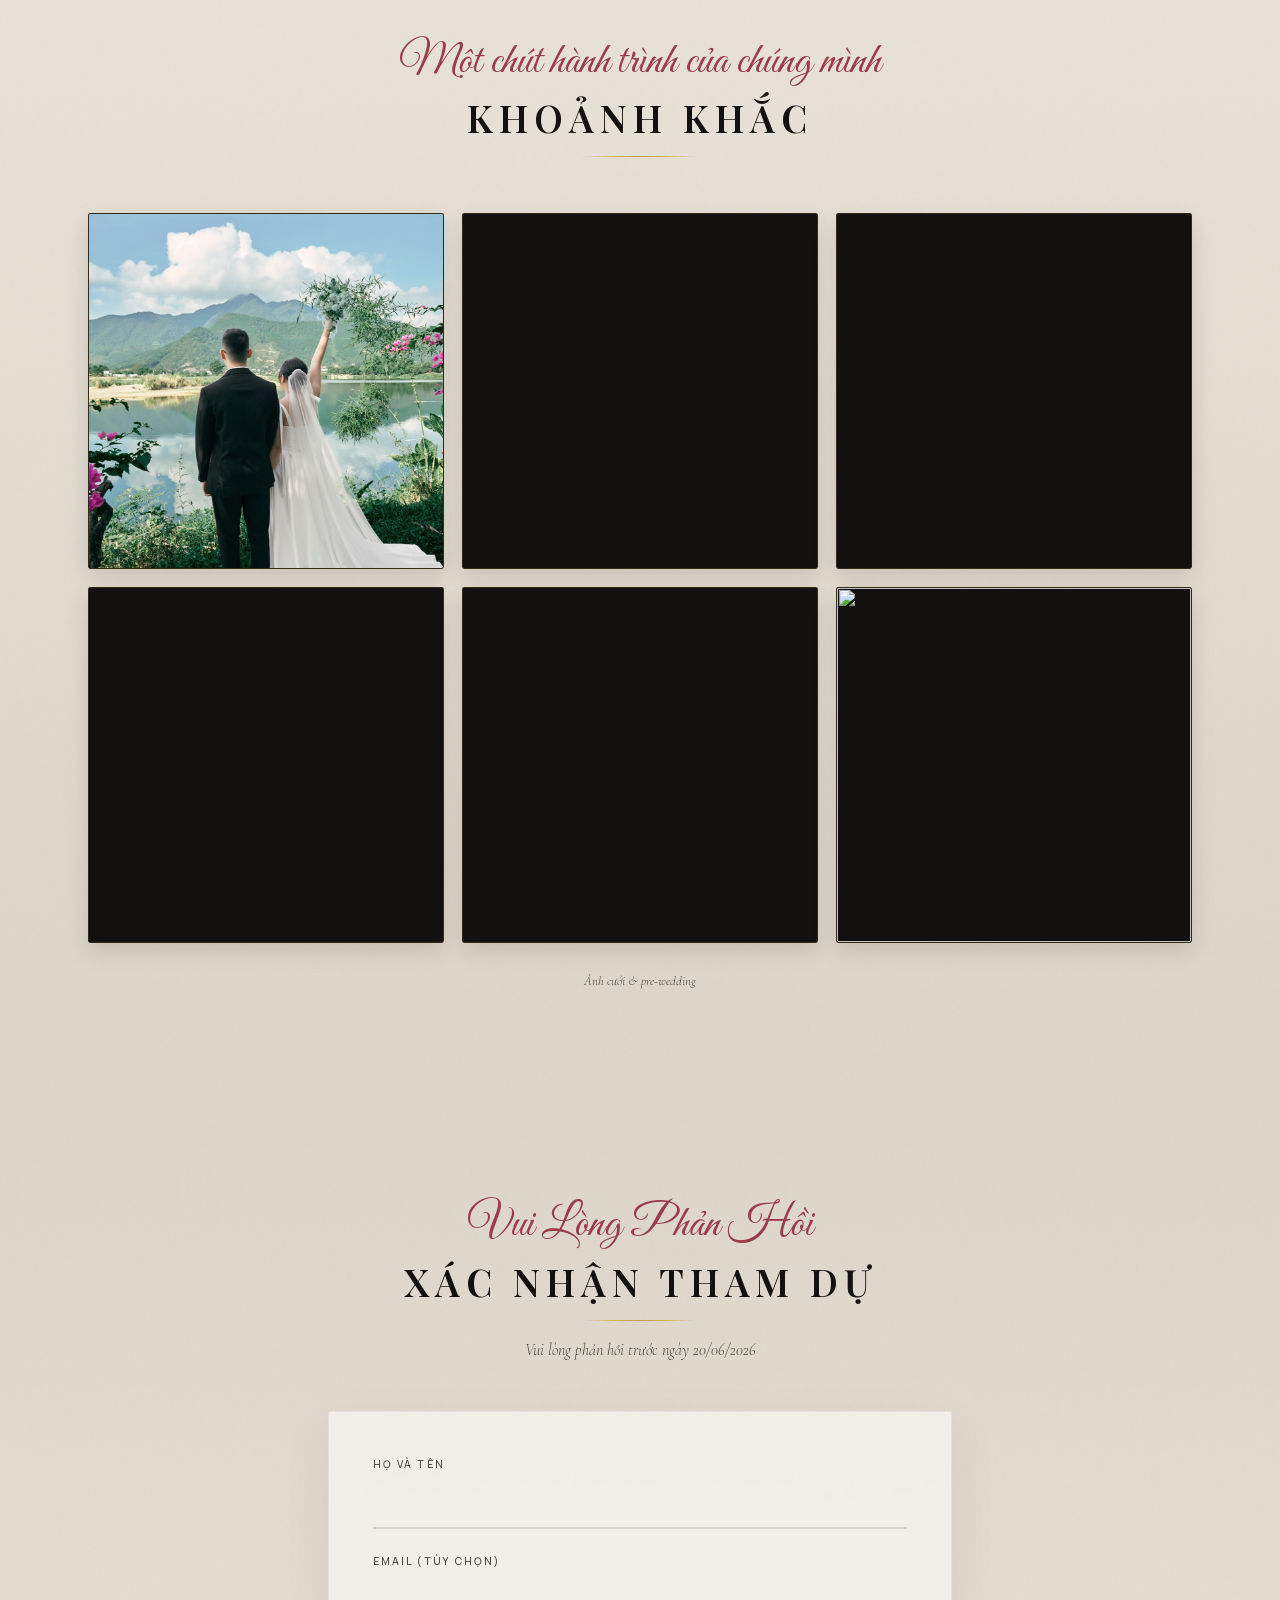
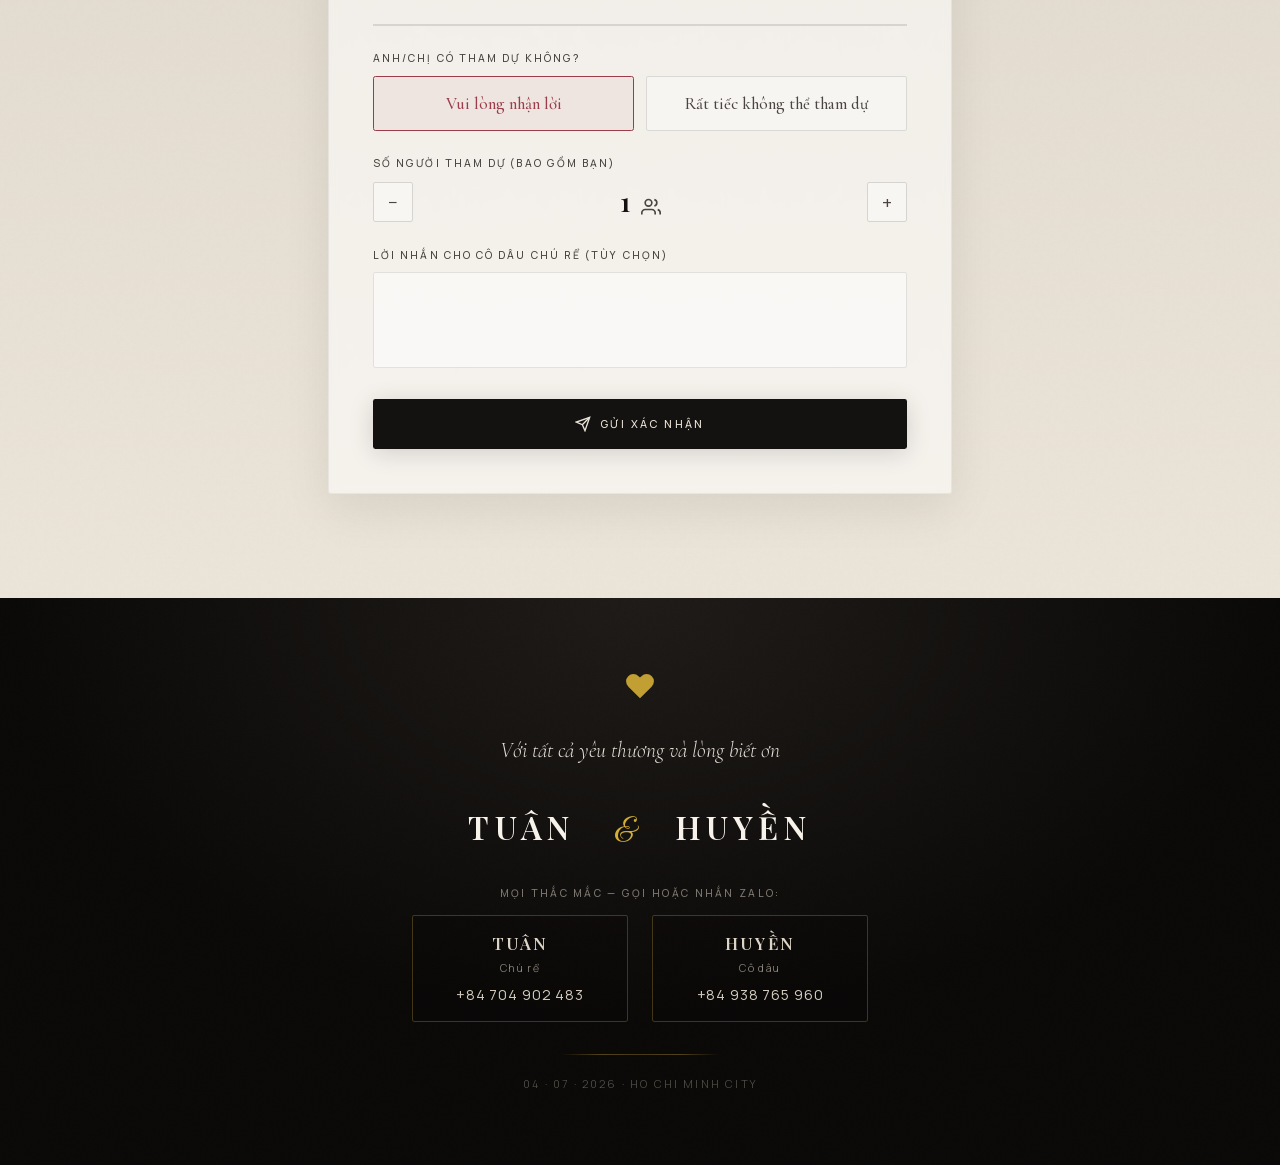
==== commit 00d889b3: "updates" ====
--- a/index.html
+++ b/index.html
@@ -50,7 +50,6 @@
     @keyframes fadeIn { from { opacity: 0; } to { opacity: 1; } }
     @keyframes shimmer { 0%, 100% { opacity: 0.35; } 50% { opacity: 0.95; } }
     @keyframes heroTitles { from { opacity: 0; transform: translateY(24px); } to { opacity: 1; transform: translateY(0); } }
-    @keyframes countdownIn { from { opacity: 0; transform: translateX(-50%) translateY(-12px); } to { opacity: 1; transform: translateX(-50%) translateY(0); } }
     @keyframes bounceSlow { 0%, 100% { transform: translateY(0); } 50% { transform: translateY(6px); } }
     .fade-up { animation: fadeUp 1.1s cubic-bezier(0.22, 1, 0.36, 1) forwards; }
     .fade-in { animation: fadeIn 1.8s ease-out forwards; }
@@ -181,18 +180,11 @@
     }
     .hero-date { font-family: var(--font-display); font-size: 1.05rem; font-weight: 600; color: rgba(245, 240, 232, 0.9); margin-bottom: 0.45rem; letter-spacing: 0.32em; text-transform: uppercase; white-space: nowrap; animation: heroTitles 1.2s cubic-bezier(0.22, 1, 0.36, 1) 0.65s backwards; }
     .hero-city { font-family: var(--font-ui); font-size: 0.72rem; font-weight: 500; color: rgba(200, 192, 178, 0.85); letter-spacing: 0.28em; text-transform: uppercase; margin-bottom: 2.75rem; animation: heroTitles 1.2s cubic-bezier(0.22, 1, 0.36, 1) 0.75s backwards; }
-    .countdown { position: absolute; top: 5.25rem; left: 50%; transform: translateX(-50%); z-index: 11; display: flex; align-items: baseline; justify-content: center; gap: 1rem; padding: 0.5rem 0.9rem; background: rgba(10, 9, 8, 0.35); backdrop-filter: blur(6px); -webkit-backdrop-filter: blur(6px); border: 1px solid rgba(212, 175, 55, 0.22); border-radius: 999px; animation: countdownIn 1.2s cubic-bezier(0.22, 1, 0.36, 1) 0.85s backwards; white-space: nowrap; }
-    .cd-cell { display: inline-flex; align-items: baseline; gap: 0.25rem; }
-    .cd-num { font-family: var(--font-display); font-size: 0.95rem; font-weight: 600; color: #f7f2ea; line-height: 1; letter-spacing: 0.04em; }
-    .cd-label { font-family: var(--font-ui); font-size: 0.55rem; font-weight: 500; text-transform: uppercase; letter-spacing: 0.12em; color: rgba(210, 202, 188, 0.85); }
 
     @media (min-width: 768px) {
       .hero-together { font-size: 1.2rem; }
       .hero-invite { font-size: 1.1rem; max-width: 42rem; }
       .hero-date { font-size: 1.15rem; letter-spacing: 0.36em; }
-      .countdown { top: 5.75rem; gap: 1.5rem; padding: 0.6rem 1.25rem; }
-      .cd-num { font-size: 1.1rem; }
-      .cd-label { font-size: 0.62rem; letter-spacing: 0.14em; }
       .scroll-hint { bottom: max(1.75rem, calc(env(safe-area-inset-bottom, 0px) + 1rem)); }
     }
 
@@ -670,7 +662,6 @@
         together: 'Together with our families,',
         invite: 'we request the pleasure of your company at our wedding celebration.',
         scroll: 'Scroll to explore',
-        countdown: { days: 'Days', hours: 'Hours', minutes: 'Minutes', seconds: 'Seconds' },
       },
       story: {
         title: 'Our Story',
@@ -737,7 +728,6 @@
         together: 'Cùng gia đình hai bên,',
         invite: 'chúng mình trân trọng kính mời quý khách đến chung vui trong ngày cưới của chúng mình.',
         scroll: 'Cuộn xuống',
-        countdown: { days: 'Ngày', hours: 'Giờ', minutes: 'Phút', seconds: 'Giây' },
       },
       story: {
         title: 'Câu Chuyện Của Chúng Mình',
@@ -801,7 +791,6 @@
   };
 
   const state = { lang: 'vi', attending: 'yes', guests: 1 };
-  const WEDDING_DATE = new Date('2026-07-04T18:00:00+07:00');
 
   // ===== Apply language =====
   function applyLang() {
@@ -815,9 +804,6 @@
     document.getElementById('hero-together').textContent = t.hero.together;
     document.getElementById('hero-invite').textContent = t.hero.invite;
     document.getElementById('hero-scroll').textContent = t.hero.scroll;
-    document.querySelectorAll('.cd-translate').forEach(el => {
-      el.textContent = t.hero.countdown[el.dataset.key];
-    });
 
     document.getElementById('story-title').textContent = t.story.title;
     document.getElementById('story-sub').textContent = t.story.subtitle;
